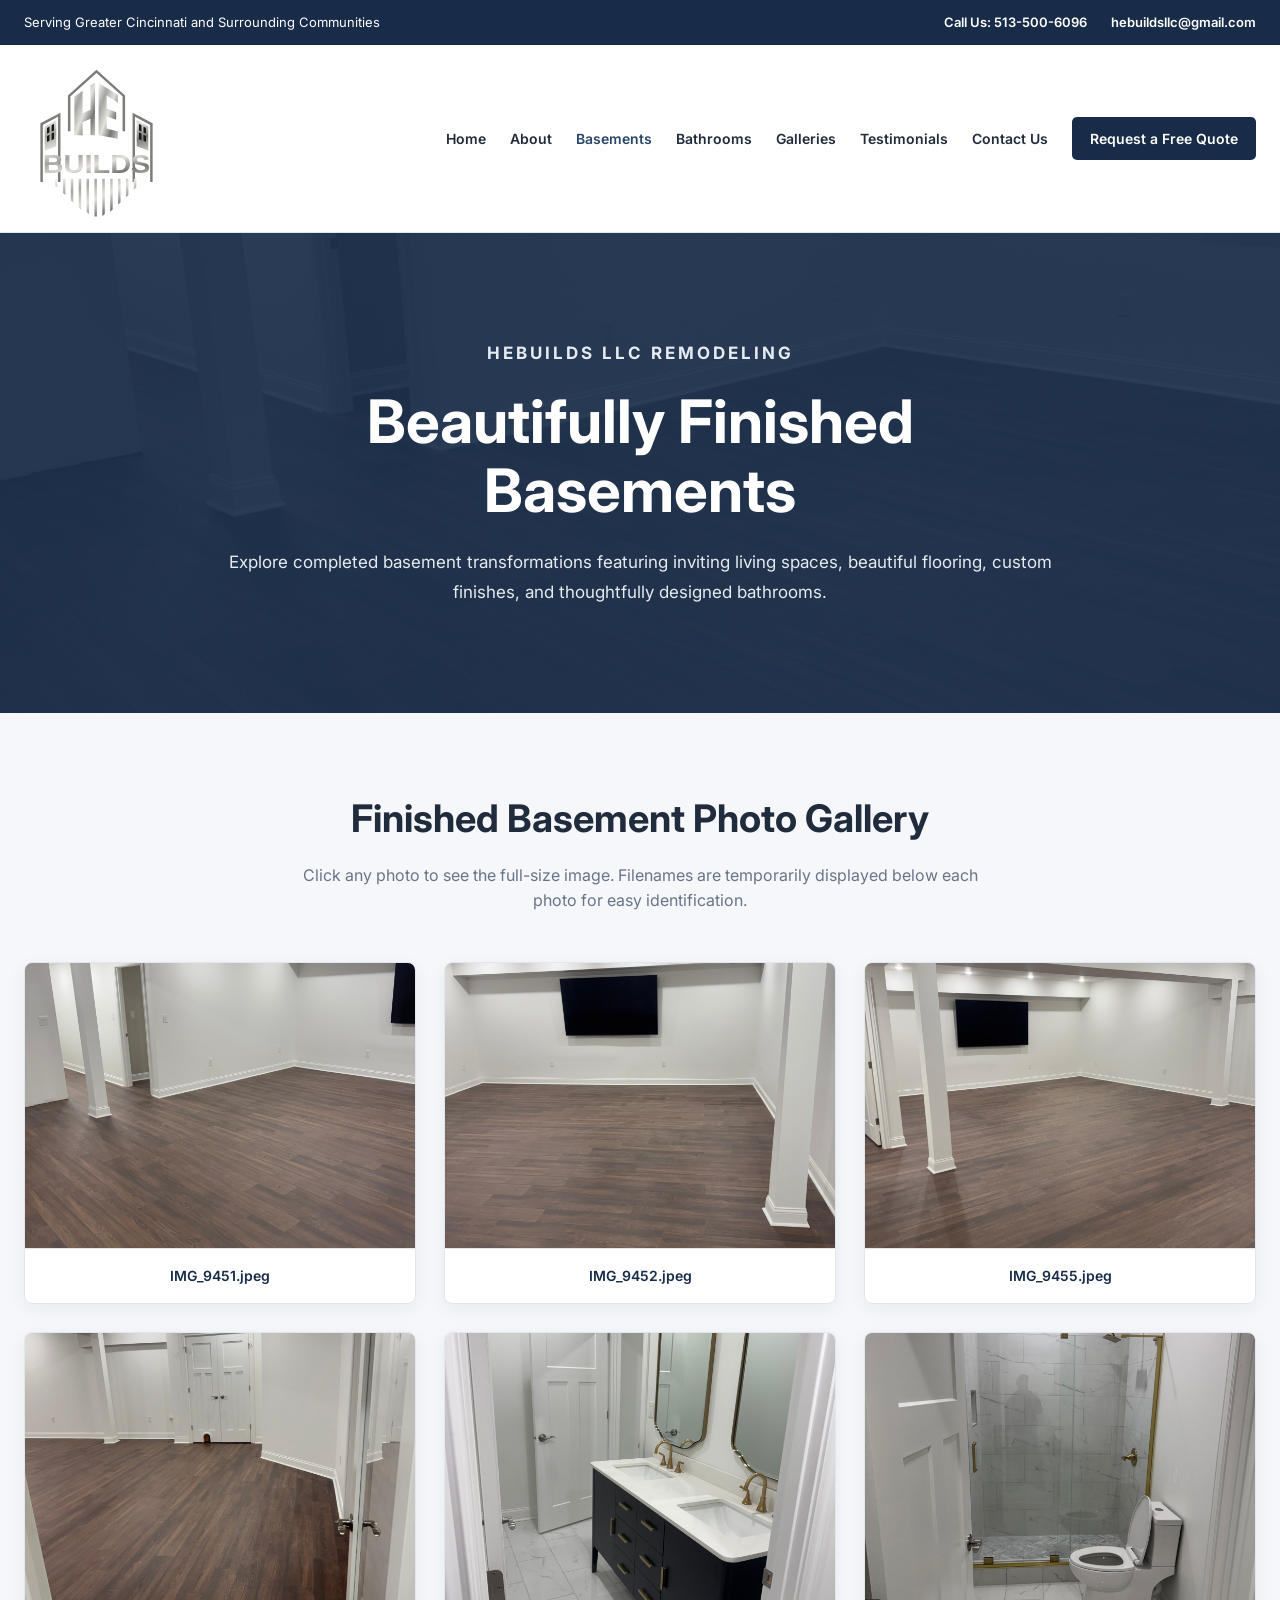
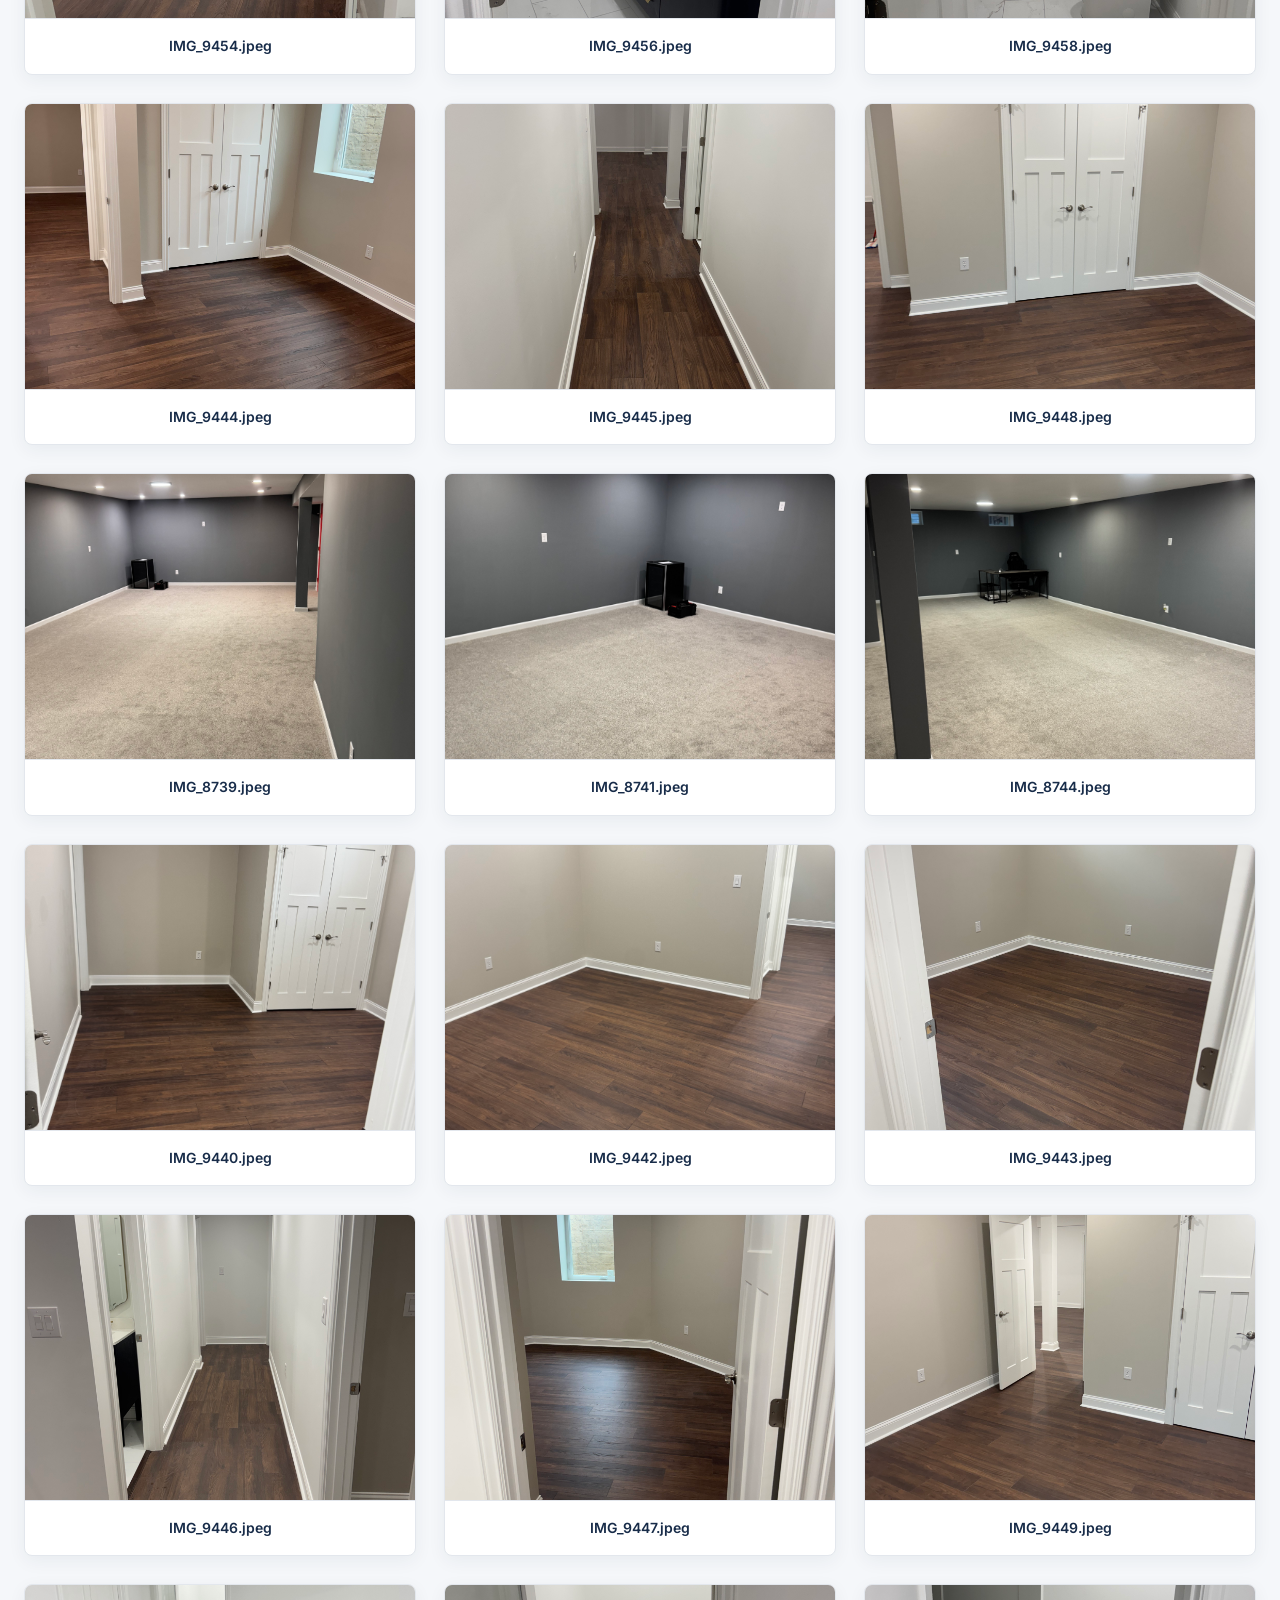
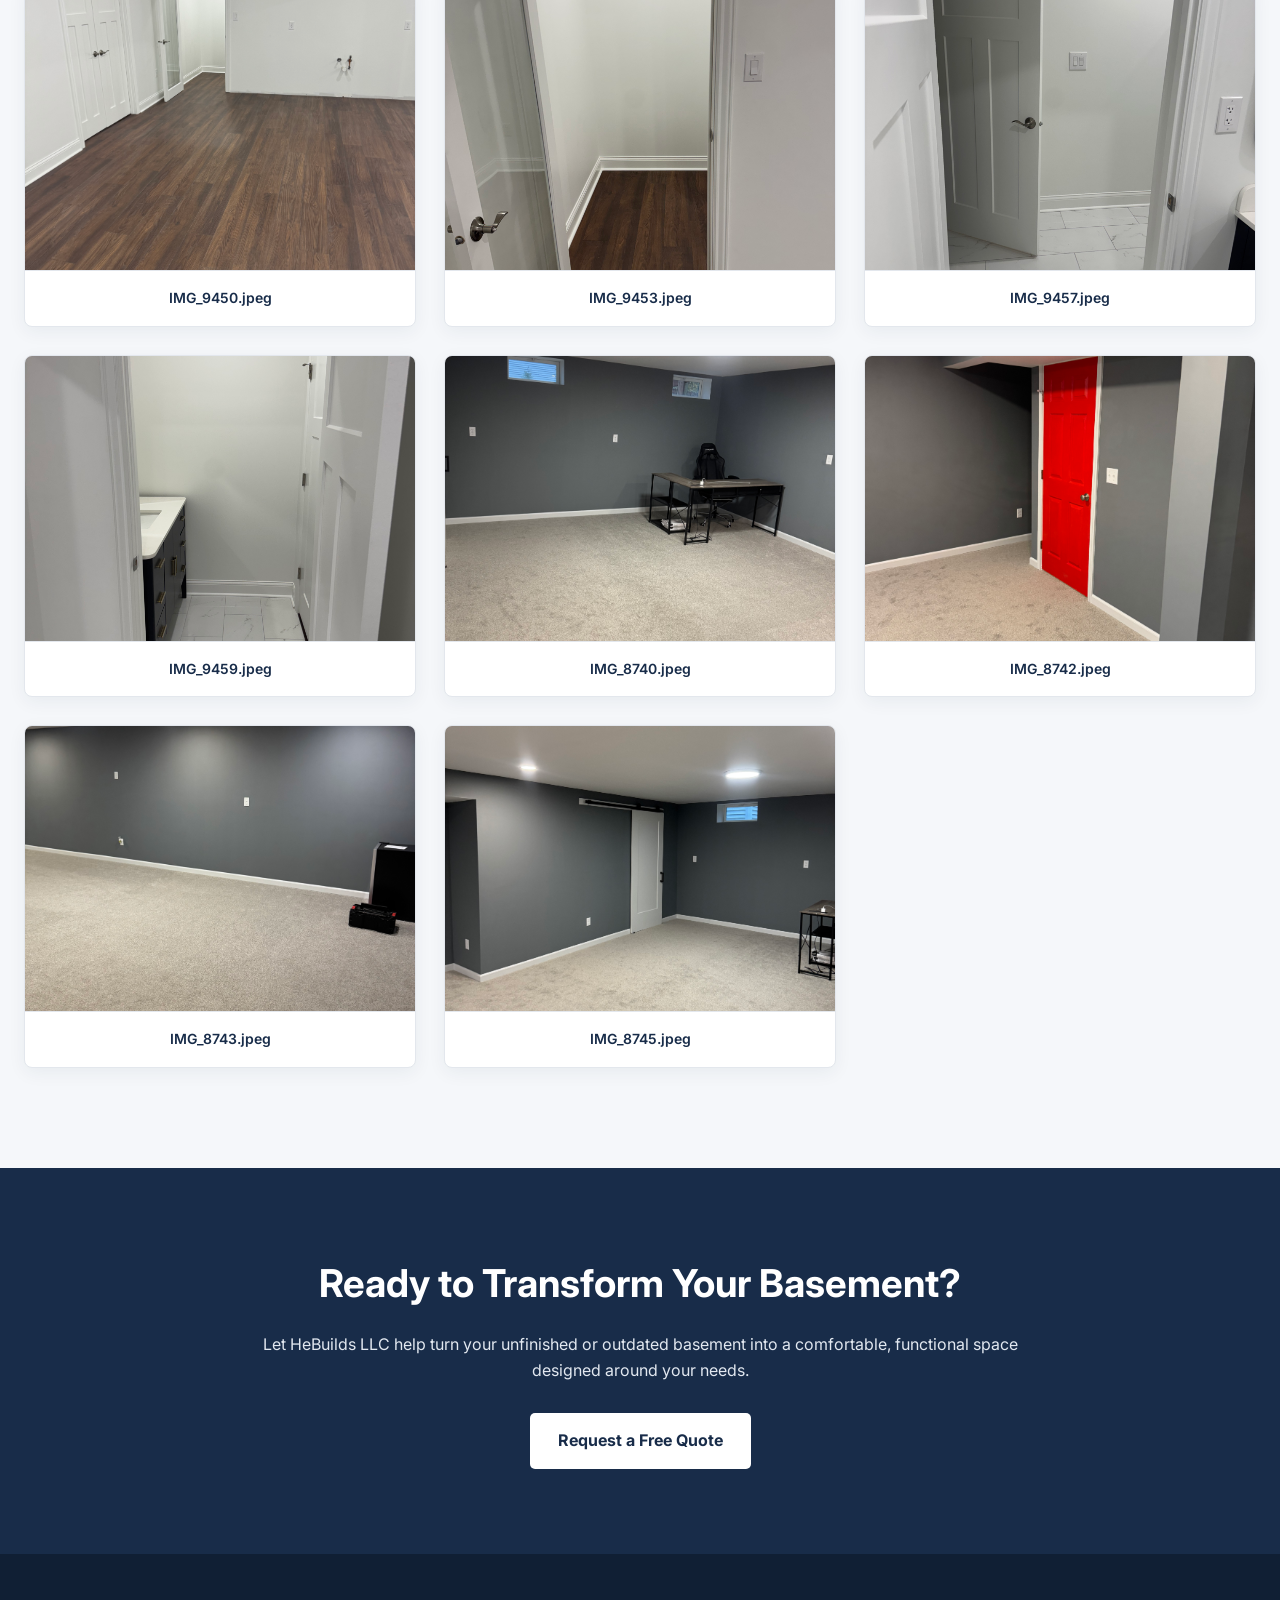
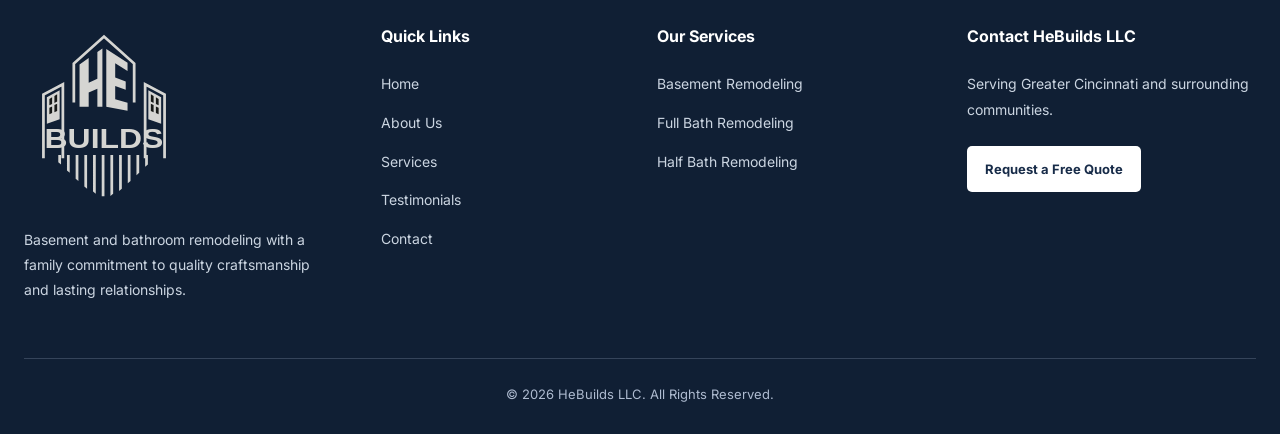
==== basement.html @ 562cca17 "initial save for hebuilds llc" ====
<!doctype html>
<html lang="en">
  <head>
    <meta charset="UTF-8" />
    <meta name="viewport" content="width=device-width, initial-scale=1.0" />

    <title>Finished Basement Gallery | HeBuilds LLC</title>

    <meta
      name="description"
      content="Explore completed basement remodeling projects by HeBuilds LLC, serving Greater Cincinnati and surrounding communities."
    />

    <link
      href="https://fonts.googleapis.com/css2?family=Inter:wght@400;500;600;700;800&display=swap"
      rel="stylesheet"
    />

    <style>
      :root {
        --navy: #182c49;
        --navy-light: #294668;
        --text: #202b3b;
        --muted: #687487;
        --background: #f5f7fa;
        --white: #ffffff;
        --border: #e3e7ed;
      }

      * {
        margin: 0;
        padding: 0;
        box-sizing: border-box;
      }

      html {
        scroll-behavior: smooth;
      }

      body {
        font-family: "Inter", sans-serif;
        color: var(--text);
        background: var(--white);
        line-height: 1.6;
      }

      a {
        text-decoration: none;
        color: inherit;
      }

      img {
        max-width: 100%;
        display: block;
      }

      button {
        font: inherit;
        cursor: pointer;
      }

      /* TOP CONTACT BAR */

      .topbar {
        background: var(--navy);
        color: var(--white);
        padding: 12px 24px;
      }

      .topbar__inner {
        max-width: 1280px;
        margin: 0 auto;
        display: flex;
        align-items: center;
        justify-content: space-between;
        gap: 20px;
      }

      .topbar__message {
        font-size: 13px;
      }

      .topbar__contact {
        display: flex;
        align-items: center;
        justify-content: flex-end;
        gap: 24px;
      }

      .topbar__contact a {
        font-size: 13px;
        font-weight: 600;
        color: var(--white);
        white-space: nowrap;
      }

      .topbar__contact a:hover {
        text-decoration: underline;
      }

      /* NAVIGATION */

      .header {
        background: var(--white);
        border-bottom: 1px solid var(--border);
        position: relative;
        z-index: 20;
      }

      .nav {
        max-width: 1280px;
        min-height: 100px;
        margin: 0 auto;
        padding: 15px 24px;
        display: flex;
        align-items: center;
        justify-content: space-between;
        gap: 30px;
      }

      .nav__logo img {
        width: 145px;
        height: auto;
      }

      .nav__links {
        display: flex;
        align-items: center;
        gap: 24px;
        list-style: none;
      }

      .nav__links a {
        font-size: 14px;
        font-weight: 600;
        color: var(--text);
        transition: color 200ms ease;
      }

      .nav__links a:hover,
      .nav__links a.active {
        color: var(--navy-light);
      }

      .nav__quote {
        background: var(--navy);
        color: var(--white) !important;
        padding: 13px 18px;
        border-radius: 5px;
        white-space: nowrap;
      }

      .nav__quote:hover {
        background: var(--navy-light);
      }

      .menu-toggle {
        display: none;
        background: transparent;
        border: 0;
        font-size: 30px;
        color: var(--navy);
      }

      /* HERO */

      .hero {
        background:
          linear-gradient(rgba(24, 44, 73, 0.91), rgba(24, 44, 73, 0.91)),
          url("assets/basement/IMG_9451.jpeg") center / cover no-repeat;

        color: var(--white);
        text-align: center;
        padding: 105px 24px;
      }

      .hero__inner {
        max-width: 850px;
        margin: 0 auto;
      }

      .hero__eyebrow {
        text-transform: uppercase;
        letter-spacing: 3px;
        font-size: 12px;
        font-weight: 700;
        margin-bottom: 18px;
      }

      .hero h1 {
        font-size: clamp(36px, 5vw, 60px);
        line-height: 1.15;
        margin-bottom: 22px;
      }

      .hero p {
        font-size: 17px;
        line-height: 1.8;
        color: #e6ebf2;
      }

      /* GALLERY */

      .gallery-section {
        background: var(--background);
        padding: 75px 24px 100px;
      }

      .gallery-container {
        max-width: 1280px;
        margin: 0 auto;
      }

      .gallery-heading {
        text-align: center;
        margin-bottom: 48px;
      }

      .gallery-heading h2 {
        font-size: clamp(28px, 3vw, 38px);
        margin-bottom: 14px;
      }

      .gallery-heading p {
        color: var(--muted);
        max-width: 700px;
        margin: 0 auto;
      }

      .gallery-grid {
        display: grid;
        grid-template-columns: repeat(3, minmax(0, 1fr));
        gap: 28px;
      }

      .gallery-card {
        background: var(--white);
        border: 1px solid var(--border);
        border-radius: 8px;
        overflow: hidden;
        box-shadow: 0 5px 18px rgba(24, 44, 73, 0.06);
        transition:
          transform 200ms ease,
          box-shadow 200ms ease;
      }

      .gallery-card:hover {
        transform: translateY(-4px);
        box-shadow: 0 12px 28px rgba(24, 44, 73, 0.13);
      }

      .gallery-card__image {
        display: block;
        width: 100%;
        height: 285px;
        overflow: hidden;
        background: #e6eaf0;
      }

      .gallery-card__image img {
        width: 100%;
        height: 100%;
        object-fit: cover;
        transition: transform 300ms ease;
      }

      .gallery-card:hover img {
        transform: scale(1.04);
      }

      .gallery-card__caption {
        padding: 16px 18px;
        text-align: center;
        border-top: 1px solid var(--border);
      }

      .gallery-card__caption p {
        font-size: 14px;
        font-weight: 600;
        color: var(--navy);
        overflow-wrap: anywhere;
      }

      /* CALL TO ACTION */

      .cta {
        background: var(--navy);
        color: var(--white);
        padding: 85px 24px;
        text-align: center;
      }

      .cta__inner {
        max-width: 800px;
        margin: 0 auto;
      }

      .cta h2 {
        font-size: clamp(28px, 3vw, 40px);
        margin-bottom: 18px;
      }

      .cta p {
        color: #e2e8f0;
        margin-bottom: 30px;
      }

      .cta__button {
        display: inline-block;
        background: var(--white);
        color: var(--navy);
        padding: 15px 28px;
        border-radius: 5px;
        font-weight: 700;
      }

      .cta__button:hover {
        background: #e9eef5;
      }

      /* HOMEPAGE-STYLE FOOTER */

      .footer {
        background: #101f34;
        color: var(--white);
        padding: 70px 24px 30px;
      }

      .footer__container {
        max-width: 1280px;
        margin: 0 auto;
      }

      .footer__row {
        display: grid;
        grid-template-columns: 1.35fr 1fr 1.15fr 1.25fr;
        gap: 45px;
        align-items: start;
      }

      .footer__column h3 {
        font-size: 16px;
        font-weight: 700;
        margin-bottom: 22px;
        color: var(--white);
      }

      /* COMPANY INFORMATION */

      .footer__company {
        max-width: 330px;
      }

      .footer__logo {
        display: inline-block;
        margin-bottom: 22px;
      }

      .footer__logo img {
        width: 160px;
        height: auto;
      }

      .footer__company p {
        color: #cbd5e1;
        font-size: 14px;
        line-height: 1.8;
      }

      /* FOOTER LINKS */

      .footer__links {
        list-style: none;
        padding: 0;
        margin: 0;
      }

      .footer__links li {
        margin-bottom: 13px;
      }

      .footer__links a {
        color: #cbd5e1;
        font-size: 14px;
        transition: color 200ms ease;
      }

      .footer__links a:hover {
        color: var(--white);
      }

      /* CONTACT COLUMN */

      .footer__contact p {
        color: #cbd5e1;
        font-size: 14px;
        line-height: 1.8;
        margin-bottom: 24px;
      }

      .footer__button {
        display: inline-block;
        background: var(--white);
        color: var(--navy);
        padding: 13px 18px;
        border-radius: 5px;
        font-size: 13px;
        font-weight: 700;
        text-align: center;
        transition: background 200ms ease;
      }

      .footer__button:hover {
        background: #e9eef5;
      }

      /* COPYRIGHT */

      .footer__bottom {
        margin-top: 55px;
        padding-top: 25px;
        border-top: 1px solid #35445a;
        text-align: center;
      }

      .footer__bottom p {
        color: #aebbd0;
        font-size: 13px;
      }

      /* TABLET */

      @media (max-width: 1100px) {
        .nav__links {
          gap: 15px;
        }

        .nav__links a {
          font-size: 13px;
        }

        .gallery-grid {
          grid-template-columns: repeat(2, minmax(0, 1fr));
        }

        .footer__row {
          grid-template-columns: repeat(2, minmax(0, 1fr));
          gap: 45px;
        }
      }

      /* MOBILE NAVIGATION */

      @media (max-width: 900px) {
        .menu-toggle {
          display: block;
        }

        .nav__links {
          display: none;
          position: absolute;
          top: 100%;
          left: 0;
          right: 0;
          background: var(--white);
          padding: 25px;
          flex-direction: column;
          align-items: stretch;
          gap: 0;
          box-shadow: 0 12px 20px rgba(0, 0, 0, 0.1);
        }

        .nav__links.open {
          display: flex;
        }

        .nav__links li {
          width: 100%;
        }

        .nav__links a {
          display: block;
          padding: 13px 0;
          font-size: 16px;
        }

        .nav__quote {
          text-align: center;
          margin-top: 12px;
        }
      }

      /* SMALL SCREENS */

      @media (max-width: 640px) {
        .topbar__inner {
          flex-direction: column;
          text-align: center;
          gap: 8px;
        }

        .topbar__contact {
          flex-direction: column;
          gap: 5px;
        }

        .nav {
          min-height: 80px;
        }

        .nav__logo img {
          width: 125px;
        }

        .hero {
          padding: 80px 20px;
        }

        .hero p {
          font-size: 15px;
        }

        .gallery-section {
          padding: 60px 20px 75px;
        }

        .gallery-grid {
          grid-template-columns: 1fr;
          gap: 22px;
        }

        .gallery-card__image {
          height: 320px;
        }

        .footer__row {
          grid-template-columns: 1fr;
          gap: 35px;
        }

        .footer__company {
          max-width: 100%;
        }

        .footer__bottom {
          margin-top: 40px;
        }
      }
    </style>
  </head>

  <body>
    <!-- TOP CONTACT BAR -->

    <div class="topbar">
      <div class="topbar__inner">
        <p class="topbar__message">
          Serving Greater Cincinnati and Surrounding Communities
        </p>

        <div class="topbar__contact">
          <a href="tel:5135006096"> Call Us: 513-500-6096 </a>

          <a href="mailto:hebuildsllc@gmail.com"> hebuildsllc@gmail.com </a>
        </div>
      </div>
    </div>

    <!-- NAVIGATION -->

    <header class="header">
      <nav class="nav" aria-label="Main navigation">
        <a href="index.html" class="nav__logo">
          <img src="assets/logo-metallic.svg" alt="HeBuilds LLC" />
        </a>

        <button
          class="menu-toggle"
          type="button"
          aria-label="Toggle navigation menu"
          aria-controls="navigation-links"
          aria-expanded="false"
          onclick="toggleMenu()"
        >
          &#9776;
        </button>

        <ul class="nav__links" id="navigation-links">
          <li>
            <a href="index.html">Home</a>
          </li>

          <li>
            <a href="index.html#about">About</a>
          </li>

          <li>
            <a href="basement.html" class="active">Basements</a>
          </li>

          <li>
            <a href="fullbath.html">Bathrooms</a>
          </li>

          <li>
            <a href="#gallery">Galleries</a>
          </li>

          <li>
            <a href="index.html#testimonials">Testimonials</a>
          </li>

          <li>
            <a href="index.html#contact">Contact Us</a>
          </li>

          <li>
            <a href="index.html#quote" class="nav__quote">
              Request a Free Quote
            </a>
          </li>
        </ul>
      </nav>
    </header>

    <!-- HERO -->

    <section class="hero">
      <div class="hero__inner">
        <p class="hero__eyebrow">HeBuilds LLC Remodeling</p>

        <h1>Beautifully Finished Basements</h1>

        <p>
          Explore completed basement transformations featuring inviting living
          spaces, beautiful flooring, custom finishes, and thoughtfully designed
          bathrooms.
        </p>
      </div>
    </section>

    <!-- FINISHED BASEMENT GALLERY -->

    <section class="gallery-section" id="gallery">
      <div class="gallery-container">
        <div class="gallery-heading">
          <h2>Finished Basement Photo Gallery</h2>

          <p>
            Click any photo to see the full-size image. Filenames are
            temporarily displayed below each photo for easy identification.
          </p>
        </div>

        <div class="gallery-grid">
          <!-- PHOTO 1 -->

          <figure class="gallery-card">
            <a
              class="gallery-card__image"
              href="assets/basement/IMG_9451.jpeg"
              target="_blank"
            >
              <img
                src="assets/basement/IMG_9451.jpeg"
                alt="Finished basement with wood-look flooring"
                loading="lazy"
              />
            </a>
            <figcaption class="gallery-card__caption">
              <p>IMG_9451.jpeg</p>
            </figcaption>
          </figure>

          <!-- PHOTO 2 -->

          <figure class="gallery-card">
            <a
              class="gallery-card__image"
              href="assets/basement/IMG_9452.jpeg"
              target="_blank"
            >
              <img
                src="assets/basement/IMG_9452.jpeg"
                alt="Finished basement entertainment area"
                loading="lazy"
              />
            </a>
            <figcaption class="gallery-card__caption">
              <p>IMG_9452.jpeg</p>
            </figcaption>
          </figure>

          <!-- PHOTO 3 -->

          <figure class="gallery-card">
            <a
              class="gallery-card__image"
              href="assets/basement/IMG_9455.jpeg"
              target="_blank"
            >
              <img
                src="assets/basement/IMG_9455.jpeg"
                alt="Wide view of finished basement"
                loading="lazy"
              />
            </a>
            <figcaption class="gallery-card__caption">
              <p>IMG_9455.jpeg</p>
            </figcaption>
          </figure>

          <!-- PHOTO 4 -->

          <figure class="gallery-card">
            <a
              class="gallery-card__image"
              href="assets/basement/IMG_9454.jpeg"
              target="_blank"
            >
              <img
                src="assets/basement/IMG_9454.jpeg"
                alt="Finished basement interior"
                loading="lazy"
              />
            </a>
            <figcaption class="gallery-card__caption">
              <p>IMG_9454.jpeg</p>
            </figcaption>
          </figure>

          <!-- PHOTO 5 -->

          <figure class="gallery-card">
            <a
              class="gallery-card__image"
              href="assets/basement/IMG_9456.jpeg"
              target="_blank"
            >
              <img
                src="assets/basement/IMG_9456.jpeg"
                alt="Completed bathroom double vanity"
                loading="lazy"
              />
            </a>
            <figcaption class="gallery-card__caption">
              <p>IMG_9456.jpeg</p>
            </figcaption>
          </figure>

          <!-- PHOTO 6 -->

          <figure class="gallery-card">
            <a
              class="gallery-card__image"
              href="assets/basement/IMG_9458.jpeg"
              target="_blank"
            >
              <img
                src="assets/basement/IMG_9458.jpeg"
                alt="Completed basement bathroom with tiled shower"
                loading="lazy"
              />
            </a>
            <figcaption class="gallery-card__caption">
              <p>IMG_9458.jpeg</p>
            </figcaption>
          </figure>

          <!-- PHOTO 7 -->

          <figure class="gallery-card">
            <a
              class="gallery-card__image"
              href="assets/basement/IMG_9444.jpeg"
              target="_blank"
            >
              <img
                src="assets/basement/IMG_9444.jpeg"
                alt="Completed basement room"
                loading="lazy"
              />
            </a>
            <figcaption class="gallery-card__caption">
              <p>IMG_9444.jpeg</p>
            </figcaption>
          </figure>

          <!-- PHOTO 8 -->

          <figure class="gallery-card">
            <a
              class="gallery-card__image"
              href="assets/basement/IMG_9445.jpeg"
              target="_blank"
            >
              <img
                src="assets/basement/IMG_9445.jpeg"
                alt="Completed basement hallway"
                loading="lazy"
              />
            </a>
            <figcaption class="gallery-card__caption">
              <p>IMG_9445.jpeg</p>
            </figcaption>
          </figure>

          <!-- PHOTO 9 -->

          <figure class="gallery-card">
            <a
              class="gallery-card__image"
              href="assets/basement/IMG_9448.jpeg"
              target="_blank"
            >
              <img
                src="assets/basement/IMG_9448.jpeg"
                alt="Finished basement room with double doors"
                loading="lazy"
              />
            </a>
            <figcaption class="gallery-card__caption">
              <p>IMG_9448.jpeg</p>
            </figcaption>
          </figure>

          <!-- PHOTO 10 -->

          <figure class="gallery-card">
            <a
              class="gallery-card__image"
              href="assets/basement/IMG_8739.jpeg"
              target="_blank"
            >
              <img
                src="assets/basement/IMG_8739.jpeg"
                alt="Finished carpeted basement"
                loading="lazy"
              />
            </a>
            <figcaption class="gallery-card__caption">
              <p>IMG_8739.jpeg</p>
            </figcaption>
          </figure>

          <!-- PHOTO 11 -->

          <figure class="gallery-card">
            <a
              class="gallery-card__image"
              href="assets/basement/IMG_8741.jpeg"
              target="_blank"
            >
              <img
                src="assets/basement/IMG_8741.jpeg"
                alt="Finished carpeted living space"
                loading="lazy"
              />
            </a>
            <figcaption class="gallery-card__caption">
              <p>IMG_8741.jpeg</p>
            </figcaption>
          </figure>

          <!-- PHOTO 12 -->

          <figure class="gallery-card">
            <a
              class="gallery-card__image"
              href="assets/basement/IMG_8744.jpeg"
              target="_blank"
            >
              <img
                src="assets/basement/IMG_8744.jpeg"
                alt="Wide view of finished carpeted basement"
                loading="lazy"
              />
            </a>
            <figcaption class="gallery-card__caption">
              <p>IMG_8744.jpeg</p>
            </figcaption>
          </figure>

          <!-- PHOTO 13 -->

          <figure class="gallery-card">
            <a
              class="gallery-card__image"
              href="assets/basement/IMG_9440.jpeg"
              target="_blank"
            >
              <img
                src="assets/basement/IMG_9440.jpeg"
                alt="Completed basement remodeling project"
                loading="lazy"
              />
            </a>
            <figcaption class="gallery-card__caption">
              <p>IMG_9440.jpeg</p>
            </figcaption>
          </figure>

          <!-- PHOTO 14 -->

          <figure class="gallery-card">
            <a
              class="gallery-card__image"
              href="assets/basement/IMG_9442.jpeg"
              target="_blank"
            >
              <img
                src="assets/basement/IMG_9442.jpeg"
                alt="Completed basement living space"
                loading="lazy"
              />
            </a>
            <figcaption class="gallery-card__caption">
              <p>IMG_9442.jpeg</p>
            </figcaption>
          </figure>

          <!-- PHOTO 15 -->

          <figure class="gallery-card">
            <a
              class="gallery-card__image"
              href="assets/basement/IMG_9443.jpeg"
              target="_blank"
            >
              <img
                src="assets/basement/IMG_9443.jpeg"
                alt="Completed basement interior"
                loading="lazy"
              />
            </a>
            <figcaption class="gallery-card__caption">
              <p>IMG_9443.jpeg</p>
            </figcaption>
          </figure>

          <!-- PHOTO 16 -->

          <figure class="gallery-card">
            <a
              class="gallery-card__image"
              href="assets/basement/IMG_9446.jpeg"
              target="_blank"
            >
              <img
                src="assets/basement/IMG_9446.jpeg"
                alt="Finished basement renovation"
                loading="lazy"
              />
            </a>
            <figcaption class="gallery-card__caption">
              <p>IMG_9446.jpeg</p>
            </figcaption>
          </figure>

          <!-- PHOTO 17 -->

          <figure class="gallery-card">
            <a
              class="gallery-card__image"
              href="assets/basement/IMG_9447.jpeg"
              target="_blank"
            >
              <img
                src="assets/basement/IMG_9447.jpeg"
                alt="Finished basement with new flooring"
                loading="lazy"
              />
            </a>
            <figcaption class="gallery-card__caption">
              <p>IMG_9447.jpeg</p>
            </figcaption>
          </figure>

          <!-- PHOTO 18 -->

          <figure class="gallery-card">
            <a
              class="gallery-card__image"
              href="assets/basement/IMG_9449.jpeg"
              target="_blank"
            >
              <img
                src="assets/basement/IMG_9449.jpeg"
                alt="Finished basement living area"
                loading="lazy"
              />
            </a>
            <figcaption class="gallery-card__caption">
              <p>IMG_9449.jpeg</p>
            </figcaption>
          </figure>

          <!-- PHOTO 19 -->

          <figure class="gallery-card">
            <a
              class="gallery-card__image"
              href="assets/basement/IMG_9450.jpeg"
              target="_blank"
            >
              <img
                src="assets/basement/IMG_9450.jpeg"
                alt="Finished basement remodeling detail"
                loading="lazy"
              />
            </a>
            <figcaption class="gallery-card__caption">
              <p>IMG_9450.jpeg</p>
            </figcaption>
          </figure>

          <!-- PHOTO 20 -->

          <figure class="gallery-card">
            <a
              class="gallery-card__image"
              href="assets/basement/IMG_9453.jpeg"
              target="_blank"
            >
              <img
                src="assets/basement/IMG_9453.jpeg"
                alt="Completed basement room"
                loading="lazy"
              />
            </a>
            <figcaption class="gallery-card__caption">
              <p>IMG_9453.jpeg</p>
            </figcaption>
          </figure>

          <!-- PHOTO 21 -->

          <figure class="gallery-card">
            <a
              class="gallery-card__image"
              href="assets/basement/IMG_9457.jpeg"
              target="_blank"
            >
              <img
                src="assets/basement/IMG_9457.jpeg"
                alt="Completed basement bathroom interior"
                loading="lazy"
              />
            </a>
            <figcaption class="gallery-card__caption">
              <p>IMG_9457.jpeg</p>
            </figcaption>
          </figure>

          <!-- PHOTO 22 -->

          <figure class="gallery-card">
            <a
              class="gallery-card__image"
              href="assets/basement/IMG_9459.jpeg"
              target="_blank"
            >
              <img
                src="assets/basement/IMG_9459.jpeg"
                alt="Completed basement bathroom"
                loading="lazy"
              />
            </a>
            <figcaption class="gallery-card__caption">
              <p>IMG_9459.jpeg</p>
            </figcaption>
          </figure>

          <!-- PHOTO 23 -->

          <figure class="gallery-card">
            <a
              class="gallery-card__image"
              href="assets/basement/IMG_8740.jpeg"
              target="_blank"
            >
              <img
                src="assets/basement/IMG_8740.jpeg"
                alt="Completed carpeted basement room"
                loading="lazy"
              />
            </a>
            <figcaption class="gallery-card__caption">
              <p>IMG_8740.jpeg</p>
            </figcaption>
          </figure>

          <!-- PHOTO 24 -->

          <figure class="gallery-card">
            <a
              class="gallery-card__image"
              href="assets/basement/IMG_8742.jpeg"
              target="_blank"
            >
              <img
                src="assets/basement/IMG_8742.jpeg"
                alt="Finished carpeted basement area"
                loading="lazy"
              />
            </a>
            <figcaption class="gallery-card__caption">
              <p>IMG_8742.jpeg</p>
            </figcaption>
          </figure>

          <!-- PHOTO 25 -->

          <figure class="gallery-card">
            <a
              class="gallery-card__image"
              href="assets/basement/IMG_8743.jpeg"
              target="_blank"
            >
              <img
                src="assets/basement/IMG_8743.jpeg"
                alt="Completed carpeted basement interior"
                loading="lazy"
              />
            </a>
            <figcaption class="gallery-card__caption">
              <p>IMG_8743.jpeg</p>
            </figcaption>
          </figure>

          <!-- PHOTO 26 -->

          <figure class="gallery-card">
            <a
              class="gallery-card__image"
              href="assets/basement/IMG_8745.jpeg"
              target="_blank"
            >
              <img
                src="assets/basement/IMG_8745.jpeg"
                alt="Completed carpeted basement living space"
                loading="lazy"
              />
            </a>
            <figcaption class="gallery-card__caption">
              <p>IMG_8745.jpeg</p>
            </figcaption>
          </figure>
        </div>
      </div>
    </section>

    <!-- CALL TO ACTION -->

    <section class="cta">
      <div class="cta__inner">
        <h2>Ready to Transform Your Basement?</h2>

        <p>
          Let HeBuilds LLC help turn your unfinished or outdated basement into a
          comfortable, functional space designed around your needs.
        </p>

        <a href="index.html#quote" class="cta__button">
          Request a Free Quote
        </a>
      </div>
    </section>

    <!-- HOMEPAGE-STYLE FOOTER -->

    <footer class="footer">
      <div class="footer__container">
        <div class="footer__row">
          <!-- COMPANY INFORMATION -->

          <div class="footer__column footer__company">
            <a href="index.html" class="footer__logo">
              <img src="assets/logo-silver.svg" alt="HeBuilds LLC Logo" />
            </a>

            <p>
              Basement and bathroom remodeling with a family commitment to
              quality craftsmanship and lasting relationships.
            </p>
          </div>

          <!-- QUICK LINKS -->

          <div class="footer__column">
            <h3>Quick Links</h3>

            <ul class="footer__links">
              <li>
                <a href="index.html">Home</a>
              </li>

              <li>
                <a href="about.html">About Us</a>
              </li>

              <li>
                <a href="index.html#services">Services</a>
              </li>

              <li>
                <a href="index.html#testimonials">Testimonials</a>
              </li>

              <li>
                <a href="index.html#quote">Contact</a>
              </li>
            </ul>
          </div>

          <!-- OUR SERVICES -->

          <div class="footer__column">
            <h3>Our Services</h3>

            <ul class="footer__links">
              <li>
                <a href="basement.html">Basement Remodeling</a>
              </li>

              <li>
                <a href="fullbath.html">Full Bath Remodeling</a>
              </li>

              <li>
                <a href="index.html#services">Half Bath Remodeling</a>
              </li>
            </ul>
          </div>

          <!-- CONTACT -->

          <div class="footer__column footer__contact">
            <h3>Contact HeBuilds LLC</h3>

            <p>Serving Greater Cincinnati and surrounding communities.</p>

            <a href="index.html#quote" class="footer__button">
              Request a Free Quote
            </a>
          </div>
        </div>

        <!-- COPYRIGHT -->

        <div class="footer__bottom">
          <p>&copy; 2026 HeBuilds LLC. All Rights Reserved.</p>
        </div>
      </div>
    </footer>

    <!-- MOBILE NAVIGATION SCRIPT -->

    <script>
      function toggleMenu() {
        const menu = document.getElementById("navigation-links");
        const button = document.querySelector(".menu-toggle");

        const isOpen = menu.classList.toggle("open");

        button.setAttribute("aria-expanded", isOpen);
        button.innerHTML = isOpen ? "&times;" : "&#9776;";
      }

      document.querySelectorAll(".nav__links a").forEach((link) => {
        link.addEventListener("click", () => {
          const menu = document.getElementById("navigation-links");
          const button = document.querySelector(".menu-toggle");

          menu.classList.remove("open");
          button.setAttribute("aria-expanded", "false");
          button.innerHTML = "&#9776;";
        });
      });
    </script>
  </body>
</html>
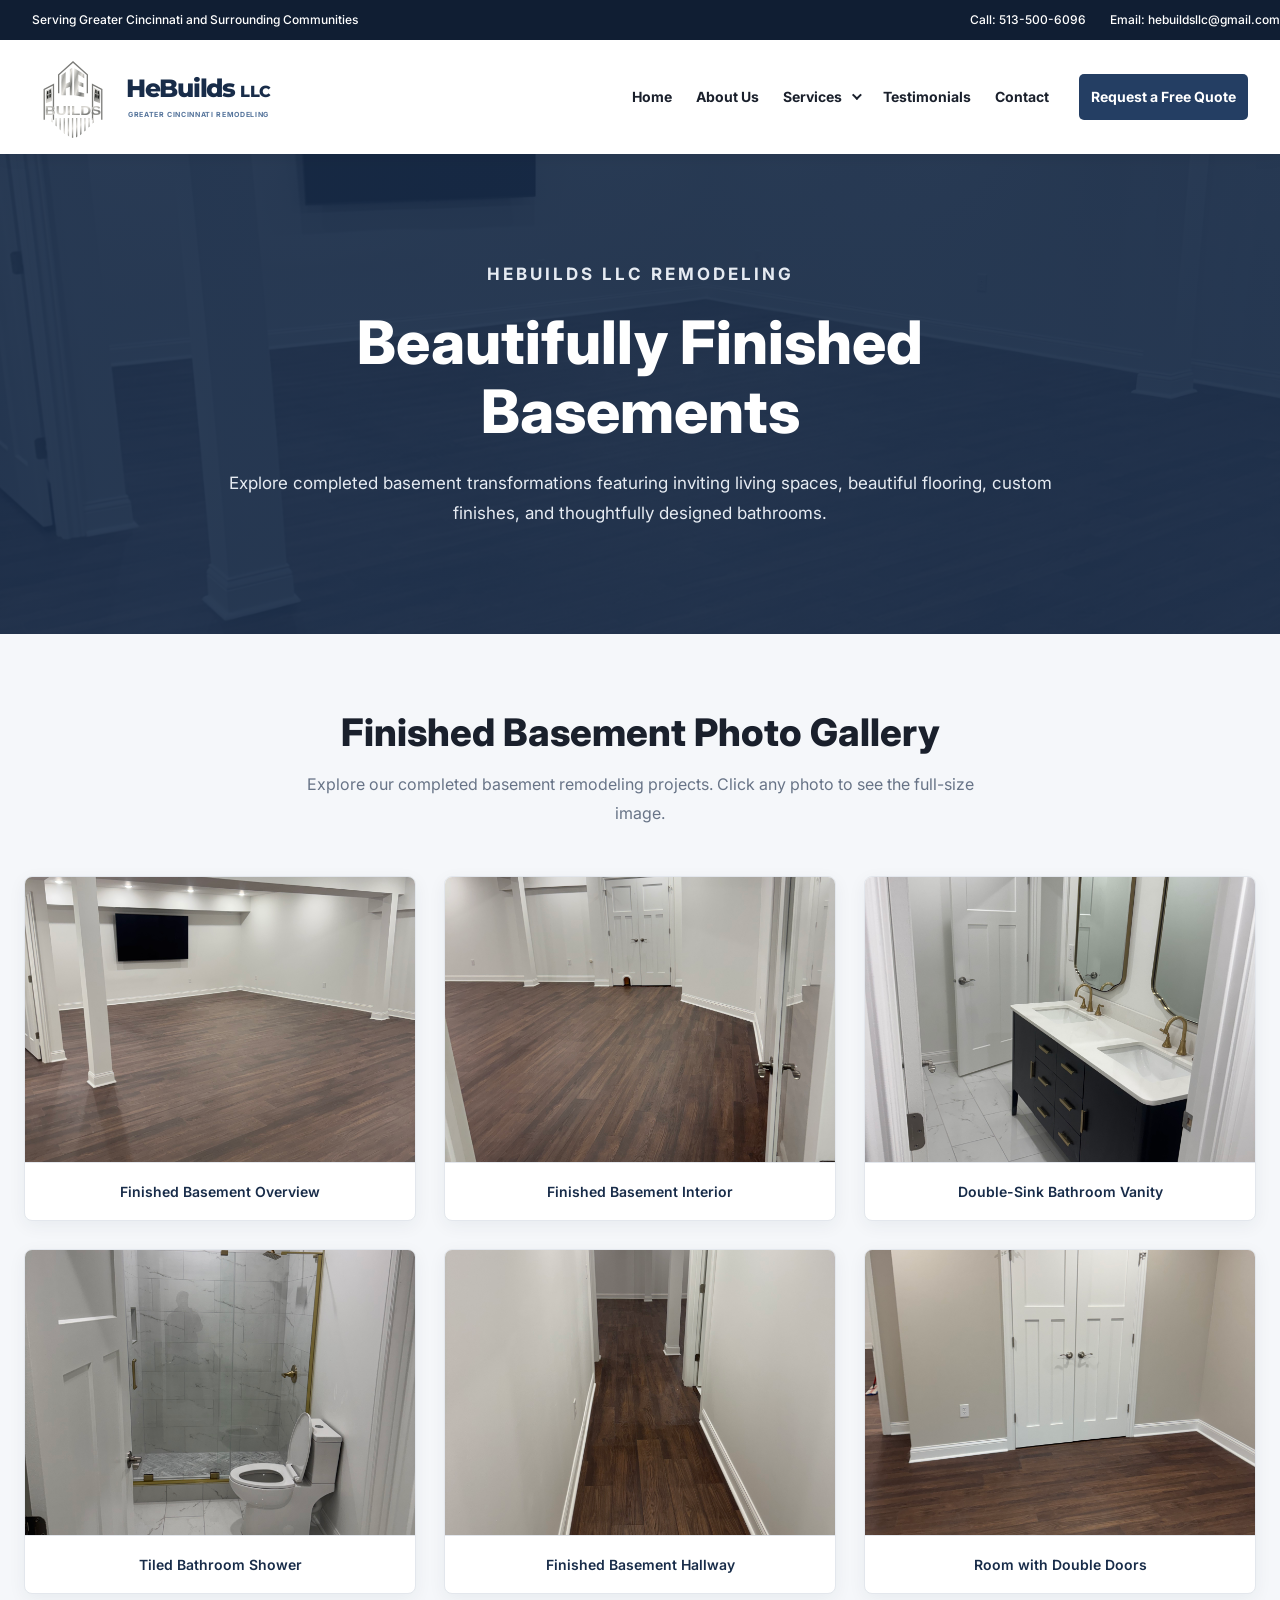
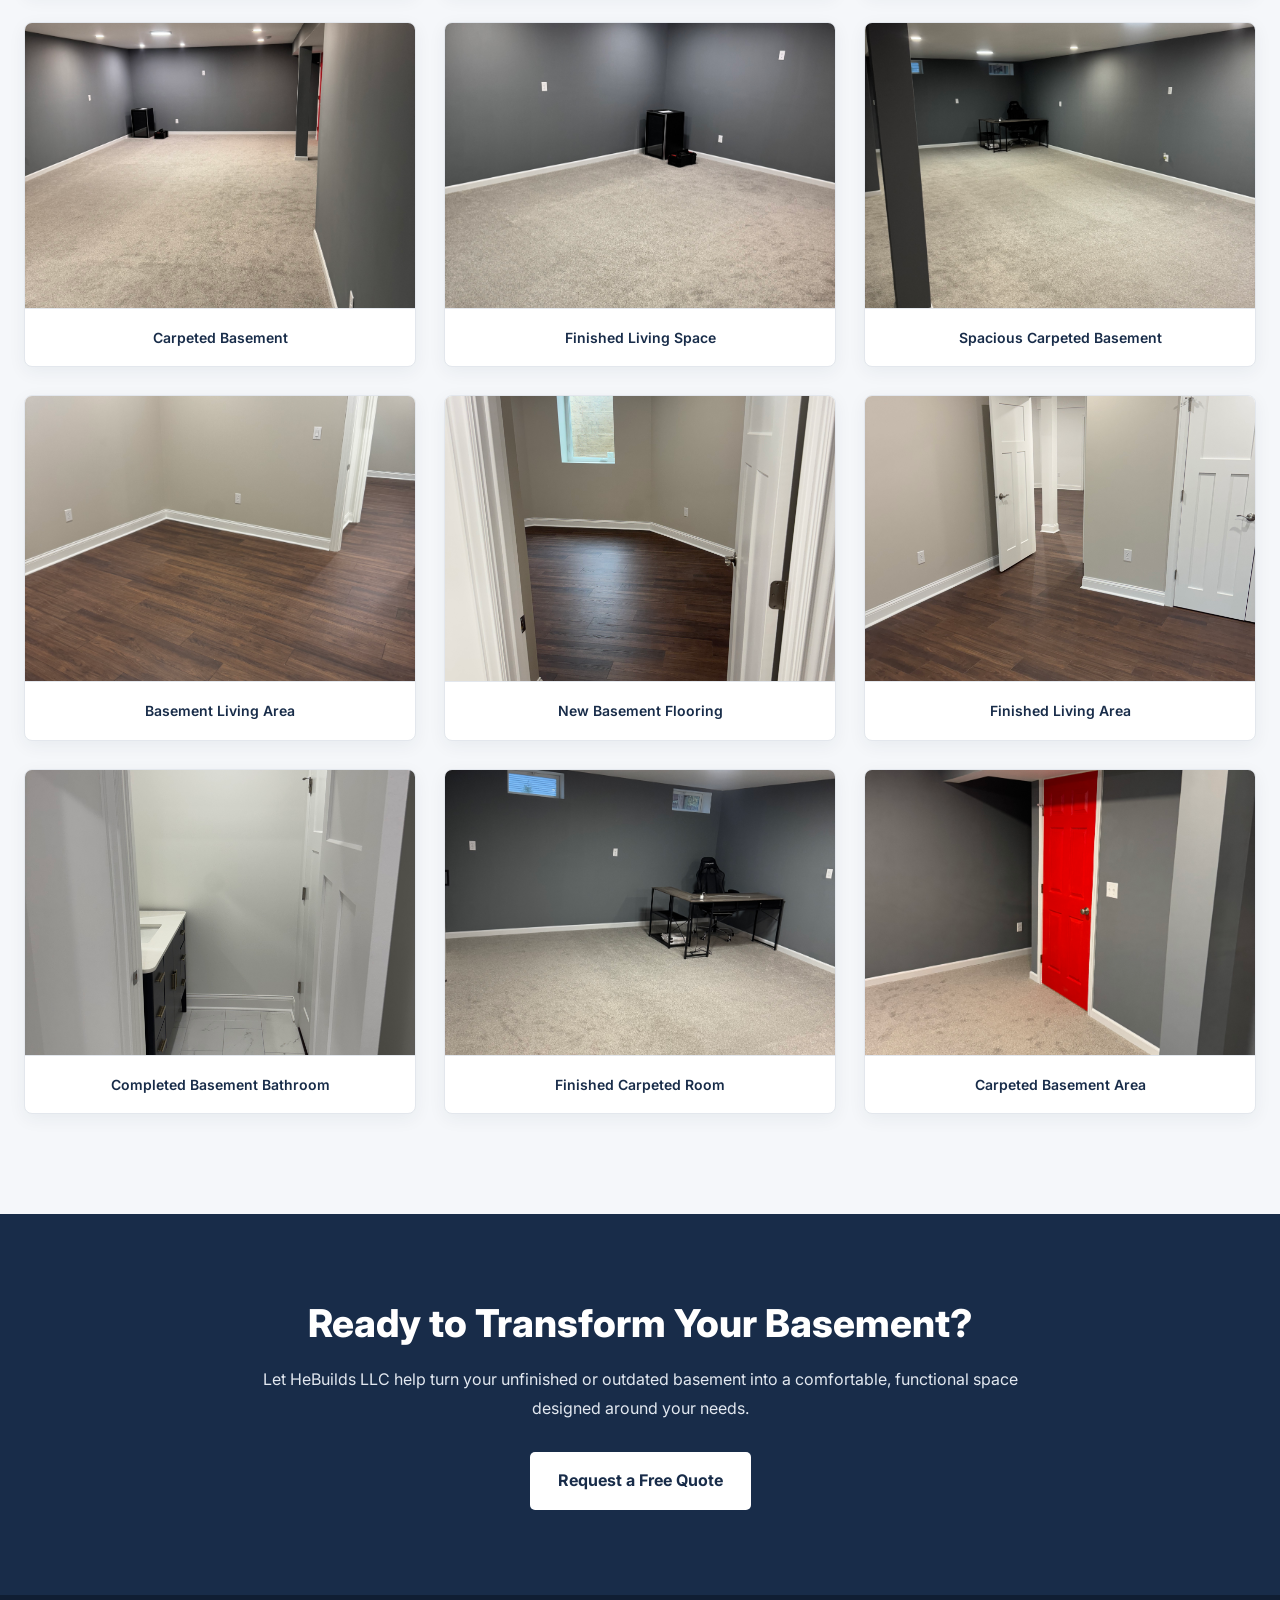
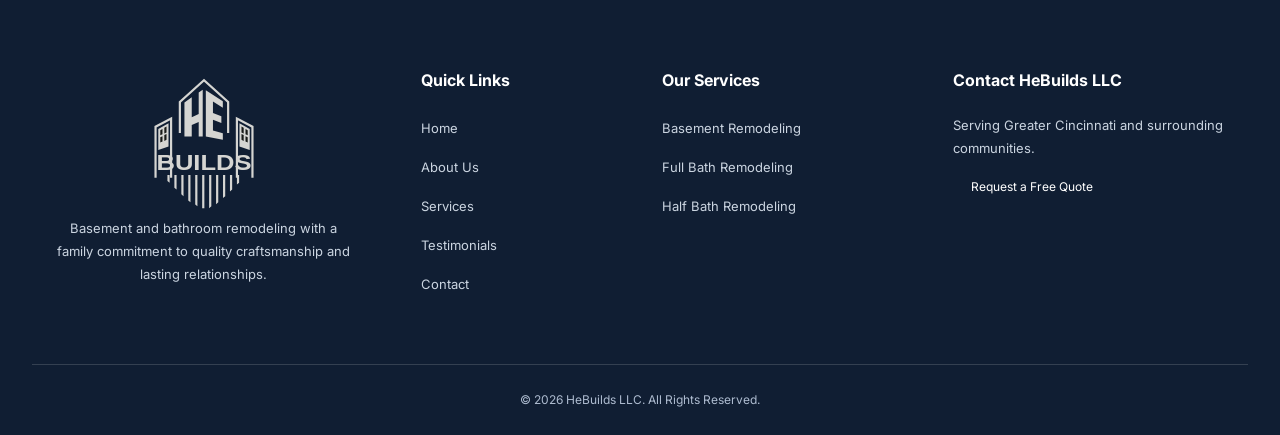
==== commit 817417ae: "First draft with services drop down" ====
--- a/basement.html
+++ b/basement.html
@@ -3,94 +3,32 @@
   <head>
     <meta charset="UTF-8" />
     <meta name="viewport" content="width=device-width, initial-scale=1.0" />
-
     <title>Finished Basement Gallery | HeBuilds LLC</title>
-
     <meta
       name="description"
       content="Explore completed basement remodeling projects by HeBuilds LLC, serving Greater Cincinnati and surrounding communities."
     />
-
     <link
       href="https://fonts.googleapis.com/css2?family=Inter:wght@400;500;600;700;800&display=swap"
       rel="stylesheet"
     />
+    <link rel="stylesheet" href="style.css" />
+    <script src="script.js" defer></script>
 
     <style>
-      :root {
-        --navy: #182c49;
-        --navy-light: #294668;
-        --text: #202b3b;
-        --muted: #687487;
-        --background: #f5f7fa;
-        --white: #ffffff;
-        --border: #e3e7ed;
-      }
-
-      * {
-        margin: 0;
-        padding: 0;
-        box-sizing: border-box;
-      }
-
-      html {
-        scroll-behavior: smooth;
-      }
-
-      body {
-        font-family: "Inter", sans-serif;
-        color: var(--text);
-        background: var(--white);
-        line-height: 1.6;
-      }
-
-      a {
-        text-decoration: none;
-        color: inherit;
-      }
-
-      img {
-        max-width: 100%;
-        display: block;
-      }
-
-      button {
-        font: inherit;
-        cursor: pointer;
-      }
-
-      /* TOP CONTACT BAR */
-
-      .topbar {
-        background: var(--navy);
-        color: var(--white);
-        padding: 12px 24px;
-      }
-
-      .topbar__inner {
-        max-width: 1280px;
-        margin: 0 auto;
-        display: flex;
-        align-items: center;
-        justify-content: space-between;
-        gap: 20px;
-      }
-
-      .topbar__message {
-        font-size: 13px;
-      }
-
+      /* TOP INFORMATION BAR */
       .topbar__contact {
         display: flex;
         align-items: center;
         justify-content: flex-end;
         gap: 24px;
+        flex-wrap: wrap;
+        margin-right: -32px;
       }
 
       .topbar__contact a {
-        font-size: 13px;
-        font-weight: 600;
-        color: var(--white);
+        color: inherit;
+        text-decoration: none;
         white-space: nowrap;
       }
 
@@ -98,88 +36,22 @@
         text-decoration: underline;
       }
 
-      /* NAVIGATION */
-
-      .header {
-        background: var(--white);
-        border-bottom: 1px solid var(--border);
-        position: relative;
-        z-index: 20;
-      }
-
-      .nav {
-        max-width: 1280px;
-        min-height: 100px;
-        margin: 0 auto;
-        padding: 15px 24px;
-        display: flex;
-        align-items: center;
-        justify-content: space-between;
-        gap: 30px;
-      }
-
-      .nav__logo img {
-        width: 145px;
-        height: auto;
-      }
-
-      .nav__links {
-        display: flex;
-        align-items: center;
-        gap: 24px;
-        list-style: none;
-      }
-
-      .nav__links a {
-        font-size: 14px;
-        font-weight: 600;
-        color: var(--text);
-        transition: color 200ms ease;
-      }
-
-      .nav__links a:hover,
-      .nav__links a.active {
-        color: var(--navy-light);
-      }
-
-      .nav__quote {
-        background: var(--navy);
-        color: var(--white) !important;
-        padding: 13px 18px;
-        border-radius: 5px;
-        white-space: nowrap;
-      }
-
-      .nav__quote:hover {
-        background: var(--navy-light);
-      }
-
-      .menu-toggle {
-        display: none;
-        background: transparent;
-        border: 0;
-        font-size: 30px;
-        color: var(--navy);
-      }
-
-      /* HERO */
-
-      .hero {
+      /* BASEMENT HERO */
+      .basement-hero {
         background:
           linear-gradient(rgba(24, 44, 73, 0.91), rgba(24, 44, 73, 0.91)),
-          url("assets/basement/IMG_9451.jpeg") center / cover no-repeat;
-
-        color: var(--white);
+          url("assets/basement/IMG_9455.jpeg") center / cover no-repeat;
+        color: #ffffff;
         text-align: center;
         padding: 105px 24px;
       }
 
-      .hero__inner {
+      .basement-hero__inner {
         max-width: 850px;
         margin: 0 auto;
       }
 
-      .hero__eyebrow {
+      .basement-hero__eyebrow {
         text-transform: uppercase;
         letter-spacing: 3px;
         font-size: 12px;
@@ -187,22 +59,21 @@
         margin-bottom: 18px;
       }
 
-      .hero h1 {
+      .basement-hero h1 {
         font-size: clamp(36px, 5vw, 60px);
         line-height: 1.15;
         margin-bottom: 22px;
       }
 
-      .hero p {
+      .basement-hero p {
         font-size: 17px;
         line-height: 1.8;
         color: #e6ebf2;
       }
 
-      /* GALLERY */
-
+      /* BASEMENT GALLERY */
       .gallery-section {
-        background: var(--background);
+        background: #f5f7fa;
         padding: 75px 24px 100px;
       }
 
@@ -222,7 +93,7 @@
       }
 
       .gallery-heading p {
-        color: var(--muted);
+        color: #687487;
         max-width: 700px;
         margin: 0 auto;
       }
@@ -234,8 +105,8 @@
       }
 
       .gallery-card {
-        background: var(--white);
-        border: 1px solid var(--border);
+        background: #ffffff;
+        border: 1px solid #e3e7ed;
         border-radius: 8px;
         overflow: hidden;
         box-shadow: 0 5px 18px rgba(24, 44, 73, 0.06);
@@ -271,21 +142,20 @@
       .gallery-card__caption {
         padding: 16px 18px;
         text-align: center;
-        border-top: 1px solid var(--border);
+        border-top: 1px solid #e3e7ed;
       }
 
       .gallery-card__caption p {
         font-size: 14px;
         font-weight: 600;
-        color: var(--navy);
+        color: #182c49;
         overflow-wrap: anywhere;
       }
 
       /* CALL TO ACTION */
-
       .cta {
-        background: var(--navy);
-        color: var(--white);
+        background: #182c49;
+        color: #ffffff;
         padding: 85px 24px;
         text-align: center;
       }
@@ -307,8 +177,8 @@
 
       .cta__button {
         display: inline-block;
-        background: var(--white);
-        color: var(--navy);
+        background: #ffffff;
+        color: #182c49;
         padding: 15px 28px;
         border-radius: 5px;
         font-weight: 700;
@@ -318,205 +188,83 @@
         background: #e9eef5;
       }
 
-      /* HOMEPAGE-STYLE FOOTER */
-
-      .footer {
-        background: #101f34;
-        color: var(--white);
-        padding: 70px 24px 30px;
-      }
-
-      .footer__container {
-        max-width: 1280px;
-        margin: 0 auto;
-      }
-
-      .footer__row {
-        display: grid;
-        grid-template-columns: 1.35fr 1fr 1.15fr 1.25fr;
-        gap: 45px;
-        align-items: start;
-      }
-
-      .footer__column h3 {
-        font-size: 16px;
-        font-weight: 700;
-        margin-bottom: 22px;
-        color: var(--white);
-      }
-
-      /* COMPANY INFORMATION */
-
-      .footer__company {
-        max-width: 330px;
-      }
-
-      .footer__logo {
-        display: inline-block;
-        margin-bottom: 22px;
-      }
-
-      .footer__logo img {
-        width: 160px;
-        height: auto;
-      }
-
-      .footer__company p {
-        color: #cbd5e1;
-        font-size: 14px;
-        line-height: 1.8;
-      }
-
-      /* FOOTER LINKS */
-
-      .footer__links {
-        list-style: none;
-        padding: 0;
-        margin: 0;
-      }
-
-      .footer__links li {
-        margin-bottom: 13px;
-      }
-
-      .footer__links a {
-        color: #cbd5e1;
-        font-size: 14px;
-        transition: color 200ms ease;
-      }
-
-      .footer__links a:hover {
-        color: var(--white);
-      }
-
-      /* CONTACT COLUMN */
-
-      .footer__contact p {
-        color: #cbd5e1;
-        font-size: 14px;
-        line-height: 1.8;
-        margin-bottom: 24px;
-      }
-
-      .footer__button {
-        display: inline-block;
-        background: var(--white);
-        color: var(--navy);
-        padding: 13px 18px;
-        border-radius: 5px;
-        font-size: 13px;
-        font-weight: 700;
-        text-align: center;
-        transition: background 200ms ease;
-      }
-
-      .footer__button:hover {
-        background: #e9eef5;
-      }
-
-      /* COPYRIGHT */
-
-      .footer__bottom {
-        margin-top: 55px;
-        padding-top: 25px;
-        border-top: 1px solid #35445a;
-        text-align: center;
-      }
-
-      .footer__bottom p {
-        color: #aebbd0;
-        font-size: 13px;
-      }
-
-      /* TABLET */
+      /* DESKTOP NAVIGATION — MATCHES INDEX.HTML */
+      @media (min-width: 1101px) {
+        nav.navbar .nav__row {
+          width: 100%;
+          max-width: none;
+          min-height: 94px;
+          margin: 0 auto;
+          padding: 16px 32px;
+          display: flex;
+          align-items: center;
+          justify-content: space-between;
+          gap: 24px;
+          box-sizing: border-box;
+        }
+
+        nav.navbar .nav__link--list {
+          display: flex;
+          align-items: center;
+          justify-content: flex-end;
+          flex-wrap: nowrap;
+          gap: 24px;
+          margin: 0;
+          padding: 0;
+          list-style: none;
+        }
+
+        nav.navbar .nav__link,
+        nav.navbar .nav__quote {
+          font-size: 17px;
+          white-space: nowrap;
+        }
+
+        nav.navbar .btn__menu {
+          display: none;
+        }
+      }
+
+      @media (min-width: 1281px) and (max-width: 1400px) {
+        nav.navbar .nav__link,
+        nav.navbar .nav__quote {
+          font-size: 15px;
+        }
+      }
+
+      @media (min-width: 1101px) and (max-width: 1280px) {
+        nav.navbar .nav__link,
+        nav.navbar .nav__quote {
+          font-size: 14px;
+        }
+      }
 
       @media (max-width: 1100px) {
-        .nav__links {
-          gap: 15px;
-        }
-
-        .nav__links a {
-          font-size: 13px;
+        nav.navbar .nav__link--list {
+          display: none;
+        }
+
+        nav.navbar .btn__menu {
+          display: flex;
         }
 
         .gallery-grid {
           grid-template-columns: repeat(2, minmax(0, 1fr));
         }
-
-        .footer__row {
-          grid-template-columns: repeat(2, minmax(0, 1fr));
-          gap: 45px;
-        }
-      }
-
-      /* MOBILE NAVIGATION */
-
-      @media (max-width: 900px) {
-        .menu-toggle {
-          display: block;
-        }
-
-        .nav__links {
-          display: none;
-          position: absolute;
-          top: 100%;
-          left: 0;
-          right: 0;
-          background: var(--white);
-          padding: 25px;
-          flex-direction: column;
-          align-items: stretch;
-          gap: 0;
-          box-shadow: 0 12px 20px rgba(0, 0, 0, 0.1);
-        }
-
-        .nav__links.open {
-          display: flex;
-        }
-
-        .nav__links li {
-          width: 100%;
-        }
-
-        .nav__links a {
-          display: block;
-          padding: 13px 0;
-          font-size: 16px;
-        }
-
-        .nav__quote {
-          text-align: center;
-          margin-top: 12px;
-        }
-      }
-
-      /* SMALL SCREENS */
+      }
 
       @media (max-width: 640px) {
-        .topbar__inner {
-          flex-direction: column;
-          text-align: center;
-          gap: 8px;
-        }
-
         .topbar__contact {
-          flex-direction: column;
-          gap: 5px;
-        }
-
-        .nav {
-          min-height: 80px;
-        }
-
-        .nav__logo img {
-          width: 125px;
-        }
-
-        .hero {
+          justify-content: center;
+          gap: 8px 18px;
+          margin-right: 0;
+        }
+
+        .basement-hero {
           padding: 80px 20px;
         }
 
-        .hero p {
+        .basement-hero p {
           font-size: 15px;
         }
 
@@ -532,105 +280,167 @@
         .gallery-card__image {
           height: 320px;
         }
-
-        .footer__row {
-          grid-template-columns: 1fr;
-          gap: 35px;
-        }
-
-        .footer__company {
-          max-width: 100%;
-        }
-
-        .footer__bottom {
-          margin-top: 40px;
-        }
       }
     </style>
   </head>
 
   <body>
-    <!-- TOP CONTACT BAR -->
-
+    <!-- TOP INFORMATION BAR -->
     <div class="topbar">
-      <div class="topbar__inner">
-        <p class="topbar__message">
-          Serving Greater Cincinnati and Surrounding Communities
-        </p>
-
+      <div class="row topbar__row">
+        <p>Serving Greater Cincinnati and Surrounding Communities</p>
         <div class="topbar__contact">
-          <a href="tel:5135006096"> Call Us: 513-500-6096 </a>
-
-          <a href="mailto:hebuildsllc@gmail.com"> hebuildsllc@gmail.com </a>
+          <a href="tel:5135006096">Call: 513-500-6096</a>
+          <a href="mailto:hebuildsllc@gmail.com"
+            >Email: hebuildsllc@gmail.com</a
+          >
         </div>
       </div>
     </div>
 
     <!-- NAVIGATION -->
-
-    <header class="header">
-      <nav class="nav" aria-label="Main navigation">
-        <a href="index.html" class="nav__logo">
-          <img src="assets/logo-metallic.svg" alt="HeBuilds LLC" />
-        </a>
-
+    <section id="landing">
+      <nav class="navbar">
+        <div class="row nav__row">
+          <a
+            href="index.html"
+            class="nav__brand"
+            aria-label="HeBuilds LLC home"
+          >
+            <img
+              class="nav__logo"
+              src="assets/logo-metallic.svg"
+              alt="HeBuilds LLC logo"
+            />
+            <span class="nav__brand-text">
+              <span class="nav__brand-name">
+                HeBuilds <span class="nav__brand-llc">LLC</span>
+              </span>
+              <span class="nav__brand-tagline"
+                >GREATER CINCINNATI REMODELING</span
+              >
+            </span>
+          </a>
+
+          <!-- DESKTOP NAVIGATION LINKS -->
+          <ul class="nav__link--list">
+            <li class="nav__item">
+              <a href="index.html" class="nav__link">Home</a>
+            </li>
+            <li class="nav__item">
+              <a href="index.html#about" class="nav__link">About Us</a>
+            </li>
+            <li class="nav__item nav__item--dropdown">
+              <a href="index.html#services" class="nav__link">
+                Services <span class="dropdown__arrow"></span>
+              </a>
+              <ul class="dropdown__menu">
+                <li><a href="basement.html">Basement Remodeling</a></li>
+                <li><a href="fullbath.html">Full Bathroom Remodeling</a></li>
+                <li><a href="halfbath.html">Half Bathroom Remodeling</a></li>
+              </ul>
+            </li>
+            <li class="nav__item">
+              <a href="index.html#testimonials" class="nav__link"
+                >Testimonials</a
+              >
+            </li>
+            <li class="nav__item">
+              <a href="index.html#quote" class="nav__link">Contact</a>
+            </li>
+            <li class="nav__item">
+              <a href="index.html#quote" class="nav__quote"
+                >Request a Free Quote</a
+              >
+            </li>
+          </ul>
+
+          <!-- MOBILE MENU BUTTON -->
+          <button
+            class="btn__menu"
+            type="button"
+            onclick="openMenu()"
+            aria-label="Open navigation menu"
+            aria-controls="mobile-menu"
+            aria-expanded="false"
+          >
+            <svg
+              xmlns="http://www.w3.org/2000/svg"
+              width="28"
+              height="28"
+              viewBox="0 0 24 24"
+              fill="none"
+              stroke="currentColor"
+              stroke-width="2"
+              stroke-linecap="round"
+              stroke-linejoin="round"
+            >
+              <line x1="3" y1="6" x2="21" y2="6"></line>
+              <line x1="3" y1="12" x2="21" y2="12"></line>
+              <line x1="3" y1="18" x2="21" y2="18"></line>
+            </svg>
+          </button>
+        </div>
+      </nav>
+
+      <!-- MOBILE NAVIGATION -->
+      <div class="modal" id="mobile-menu">
         <button
-          class="menu-toggle"
+          class="btn__menu btn__menu--close"
           type="button"
-          aria-label="Toggle navigation menu"
-          aria-controls="navigation-links"
-          aria-expanded="false"
-          onclick="toggleMenu()"
+          onclick="closeMenu()"
+          aria-label="Close navigation menu"
         >
-          &#9776;
+          &times;
         </button>
 
-        <ul class="nav__links" id="navigation-links">
-          <li>
-            <a href="index.html">Home</a>
-          </li>
-
-          <li>
-            <a href="index.html#about">About</a>
-          </li>
-
-          <li>
-            <a href="basement.html" class="active">Basements</a>
-          </li>
-
-          <li>
-            <a href="fullbath.html">Bathrooms</a>
-          </li>
-
-          <li>
-            <a href="#gallery">Galleries</a>
-          </li>
-
-          <li>
-            <a href="index.html#testimonials">Testimonials</a>
-          </li>
-
-          <li>
-            <a href="index.html#contact">Contact Us</a>
-          </li>
-
-          <li>
-            <a href="index.html#quote" class="nav__quote">
-              Request a Free Quote
-            </a>
-          </li>
-        </ul>
-      </nav>
-    </header>
-
-    <!-- HERO -->
-
-    <section class="hero">
-      <div class="hero__inner">
-        <p class="hero__eyebrow">HeBuilds LLC Remodeling</p>
-
+        <div class="modal__links">
+          <a href="index.html" class="modal__link" onclick="closeMenu()"
+            >Home</a
+          >
+          <a href="index.html#about" class="modal__link" onclick="closeMenu()"
+            >About Us</a
+          >
+
+          <details class="mobile__dropdown">
+            <summary class="modal__link">Services</summary>
+            <div class="mobile__submenu">
+              <a href="basement.html" onclick="closeMenu()"
+                >Basement Remodeling</a
+              >
+              <a href="fullbath.html" onclick="closeMenu()"
+                >Full Bathroom Remodeling</a
+              >
+              <a href="halfbath.html" onclick="closeMenu()"
+                >Half Bathroom Remodeling</a
+              >
+            </div>
+          </details>
+
+          <a
+            href="index.html#testimonials"
+            class="modal__link"
+            onclick="closeMenu()"
+            >Testimonials</a
+          >
+          <a href="index.html#quote" class="modal__link" onclick="closeMenu()"
+            >Contact</a
+          >
+          <a
+            href="index.html#quote"
+            class="modal__link modal__link--primary"
+            onclick="closeMenu()"
+            >Request a Free Quote</a
+          >
+        </div>
+      </div>
+    </section>
+
+    <!-- BASEMENT HERO -->
+    <section class="basement-hero">
+      <div class="basement-hero__inner">
+        <p class="basement-hero__eyebrow">HeBuilds LLC Remodeling</p>
         <h1>Beautifully Finished Basements</h1>
-
         <p>
           Explore completed basement transformations featuring inviting living
           spaces, beautiful flooring, custom finishes, and thoughtfully designed
@@ -639,60 +449,19 @@
       </div>
     </section>
 
-    <!-- FINISHED BASEMENT GALLERY -->
-
+    <!-- BASEMENT GALLERY -->
     <section class="gallery-section" id="gallery">
       <div class="gallery-container">
         <div class="gallery-heading">
           <h2>Finished Basement Photo Gallery</h2>
-
           <p>
-            Click any photo to see the full-size image. Filenames are
-            temporarily displayed below each photo for easy identification.
+            Explore our completed basement remodeling projects. Click any photo
+            to see the full-size image.
           </p>
         </div>
 
         <div class="gallery-grid">
           <!-- PHOTO 1 -->
-
-          <figure class="gallery-card">
-            <a
-              class="gallery-card__image"
-              href="assets/basement/IMG_9451.jpeg"
-              target="_blank"
-            >
-              <img
-                src="assets/basement/IMG_9451.jpeg"
-                alt="Finished basement with wood-look flooring"
-                loading="lazy"
-              />
-            </a>
-            <figcaption class="gallery-card__caption">
-              <p>IMG_9451.jpeg</p>
-            </figcaption>
-          </figure>
-
-          <!-- PHOTO 2 -->
-
-          <figure class="gallery-card">
-            <a
-              class="gallery-card__image"
-              href="assets/basement/IMG_9452.jpeg"
-              target="_blank"
-            >
-              <img
-                src="assets/basement/IMG_9452.jpeg"
-                alt="Finished basement entertainment area"
-                loading="lazy"
-              />
-            </a>
-            <figcaption class="gallery-card__caption">
-              <p>IMG_9452.jpeg</p>
-            </figcaption>
-          </figure>
-
-          <!-- PHOTO 3 -->
-
           <figure class="gallery-card">
             <a
               class="gallery-card__image"
@@ -706,12 +475,11 @@
               />
             </a>
             <figcaption class="gallery-card__caption">
-              <p>IMG_9455.jpeg</p>
-            </figcaption>
-          </figure>
-
-          <!-- PHOTO 4 -->
-
+              <p>Finished Basement Overview</p>
+            </figcaption>
+          </figure>
+
+          <!-- PHOTO 2 -->
           <figure class="gallery-card">
             <a
               class="gallery-card__image"
@@ -725,12 +493,11 @@
               />
             </a>
             <figcaption class="gallery-card__caption">
-              <p>IMG_9454.jpeg</p>
-            </figcaption>
-          </figure>
-
-          <!-- PHOTO 5 -->
-
+              <p>Finished Basement Interior</p>
+            </figcaption>
+          </figure>
+
+          <!-- PHOTO 3 -->
           <figure class="gallery-card">
             <a
               class="gallery-card__image"
@@ -744,12 +511,11 @@
               />
             </a>
             <figcaption class="gallery-card__caption">
-              <p>IMG_9456.jpeg</p>
-            </figcaption>
-          </figure>
-
-          <!-- PHOTO 6 -->
-
+              <p>Double-Sink Bathroom Vanity</p>
+            </figcaption>
+          </figure>
+
+          <!-- PHOTO 4 -->
           <figure class="gallery-card">
             <a
               class="gallery-card__image"
@@ -763,31 +529,11 @@
               />
             </a>
             <figcaption class="gallery-card__caption">
-              <p>IMG_9458.jpeg</p>
-            </figcaption>
-          </figure>
-
-          <!-- PHOTO 7 -->
-
-          <figure class="gallery-card">
-            <a
-              class="gallery-card__image"
-              href="assets/basement/IMG_9444.jpeg"
-              target="_blank"
-            >
-              <img
-                src="assets/basement/IMG_9444.jpeg"
-                alt="Completed basement room"
-                loading="lazy"
-              />
-            </a>
-            <figcaption class="gallery-card__caption">
-              <p>IMG_9444.jpeg</p>
-            </figcaption>
-          </figure>
-
-          <!-- PHOTO 8 -->
-
+              <p>Tiled Bathroom Shower</p>
+            </figcaption>
+          </figure>
+
+          <!-- PHOTO 5 -->
           <figure class="gallery-card">
             <a
               class="gallery-card__image"
@@ -801,12 +547,11 @@
               />
             </a>
             <figcaption class="gallery-card__caption">
-              <p>IMG_9445.jpeg</p>
-            </figcaption>
-          </figure>
-
-          <!-- PHOTO 9 -->
-
+              <p>Finished Basement Hallway</p>
+            </figcaption>
+          </figure>
+
+          <!-- PHOTO 6 -->
           <figure class="gallery-card">
             <a
               class="gallery-card__image"
@@ -820,12 +565,11 @@
               />
             </a>
             <figcaption class="gallery-card__caption">
-              <p>IMG_9448.jpeg</p>
-            </figcaption>
-          </figure>
-
-          <!-- PHOTO 10 -->
-
+              <p>Room with Double Doors</p>
+            </figcaption>
+          </figure>
+
+          <!-- PHOTO 7 -->
           <figure class="gallery-card">
             <a
               class="gallery-card__image"
@@ -839,12 +583,11 @@
               />
             </a>
             <figcaption class="gallery-card__caption">
-              <p>IMG_8739.jpeg</p>
-            </figcaption>
-          </figure>
-
-          <!-- PHOTO 11 -->
-
+              <p>Carpeted Basement</p>
+            </figcaption>
+          </figure>
+
+          <!-- PHOTO 8 -->
           <figure class="gallery-card">
             <a
               class="gallery-card__image"
@@ -858,12 +601,11 @@
               />
             </a>
             <figcaption class="gallery-card__caption">
-              <p>IMG_8741.jpeg</p>
-            </figcaption>
-          </figure>
-
-          <!-- PHOTO 12 -->
-
+              <p>Finished Living Space</p>
+            </figcaption>
+          </figure>
+
+          <!-- PHOTO 9 -->
           <figure class="gallery-card">
             <a
               class="gallery-card__image"
@@ -877,31 +619,11 @@
               />
             </a>
             <figcaption class="gallery-card__caption">
-              <p>IMG_8744.jpeg</p>
-            </figcaption>
-          </figure>
-
-          <!-- PHOTO 13 -->
-
-          <figure class="gallery-card">
-            <a
-              class="gallery-card__image"
-              href="assets/basement/IMG_9440.jpeg"
-              target="_blank"
-            >
-              <img
-                src="assets/basement/IMG_9440.jpeg"
-                alt="Completed basement remodeling project"
-                loading="lazy"
-              />
-            </a>
-            <figcaption class="gallery-card__caption">
-              <p>IMG_9440.jpeg</p>
-            </figcaption>
-          </figure>
-
-          <!-- PHOTO 14 -->
-
+              <p>Spacious Carpeted Basement</p>
+            </figcaption>
+          </figure>
+
+          <!-- PHOTO 10 -->
           <figure class="gallery-card">
             <a
               class="gallery-card__image"
@@ -915,50 +637,11 @@
               />
             </a>
             <figcaption class="gallery-card__caption">
-              <p>IMG_9442.jpeg</p>
-            </figcaption>
-          </figure>
-
-          <!-- PHOTO 15 -->
-
-          <figure class="gallery-card">
-            <a
-              class="gallery-card__image"
-              href="assets/basement/IMG_9443.jpeg"
-              target="_blank"
-            >
-              <img
-                src="assets/basement/IMG_9443.jpeg"
-                alt="Completed basement interior"
-                loading="lazy"
-              />
-            </a>
-            <figcaption class="gallery-card__caption">
-              <p>IMG_9443.jpeg</p>
-            </figcaption>
-          </figure>
-
-          <!-- PHOTO 16 -->
-
-          <figure class="gallery-card">
-            <a
-              class="gallery-card__image"
-              href="assets/basement/IMG_9446.jpeg"
-              target="_blank"
-            >
-              <img
-                src="assets/basement/IMG_9446.jpeg"
-                alt="Finished basement renovation"
-                loading="lazy"
-              />
-            </a>
-            <figcaption class="gallery-card__caption">
-              <p>IMG_9446.jpeg</p>
-            </figcaption>
-          </figure>
-
-          <!-- PHOTO 17 -->
-
+              <p>Basement Living Area</p>
+            </figcaption>
+          </figure>
+
+          <!-- PHOTO 11 -->
           <figure class="gallery-card">
             <a
               class="gallery-card__image"
@@ -972,12 +655,11 @@
               />
             </a>
             <figcaption class="gallery-card__caption">
-              <p>IMG_9447.jpeg</p>
-            </figcaption>
-          </figure>
-
-          <!-- PHOTO 18 -->
-
+              <p>New Basement Flooring</p>
+            </figcaption>
+          </figure>
+
+          <!-- PHOTO 12 -->
           <figure class="gallery-card">
             <a
               class="gallery-card__image"
@@ -991,69 +673,11 @@
               />
             </a>
             <figcaption class="gallery-card__caption">
-              <p>IMG_9449.jpeg</p>
-            </figcaption>
-          </figure>
-
-          <!-- PHOTO 19 -->
-
-          <figure class="gallery-card">
-            <a
-              class="gallery-card__image"
-              href="assets/basement/IMG_9450.jpeg"
-              target="_blank"
-            >
-              <img
-                src="assets/basement/IMG_9450.jpeg"
-                alt="Finished basement remodeling detail"
-                loading="lazy"
-              />
-            </a>
-            <figcaption class="gallery-card__caption">
-              <p>IMG_9450.jpeg</p>
-            </figcaption>
-          </figure>
-
-          <!-- PHOTO 20 -->
-
-          <figure class="gallery-card">
-            <a
-              class="gallery-card__image"
-              href="assets/basement/IMG_9453.jpeg"
-              target="_blank"
-            >
-              <img
-                src="assets/basement/IMG_9453.jpeg"
-                alt="Completed basement room"
-                loading="lazy"
-              />
-            </a>
-            <figcaption class="gallery-card__caption">
-              <p>IMG_9453.jpeg</p>
-            </figcaption>
-          </figure>
-
-          <!-- PHOTO 21 -->
-
-          <figure class="gallery-card">
-            <a
-              class="gallery-card__image"
-              href="assets/basement/IMG_9457.jpeg"
-              target="_blank"
-            >
-              <img
-                src="assets/basement/IMG_9457.jpeg"
-                alt="Completed basement bathroom interior"
-                loading="lazy"
-              />
-            </a>
-            <figcaption class="gallery-card__caption">
-              <p>IMG_9457.jpeg</p>
-            </figcaption>
-          </figure>
-
-          <!-- PHOTO 22 -->
-
+              <p>Finished Living Area</p>
+            </figcaption>
+          </figure>
+
+          <!-- PHOTO 13 -->
           <figure class="gallery-card">
             <a
               class="gallery-card__image"
@@ -1067,12 +691,11 @@
               />
             </a>
             <figcaption class="gallery-card__caption">
-              <p>IMG_9459.jpeg</p>
-            </figcaption>
-          </figure>
-
-          <!-- PHOTO 23 -->
-
+              <p>Completed Basement Bathroom</p>
+            </figcaption>
+          </figure>
+
+          <!-- PHOTO 14 -->
           <figure class="gallery-card">
             <a
               class="gallery-card__image"
@@ -1086,12 +709,11 @@
               />
             </a>
             <figcaption class="gallery-card__caption">
-              <p>IMG_8740.jpeg</p>
-            </figcaption>
-          </figure>
-
-          <!-- PHOTO 24 -->
-
+              <p>Finished Carpeted Room</p>
+            </figcaption>
+          </figure>
+
+          <!-- PHOTO 15 -->
           <figure class="gallery-card">
             <a
               class="gallery-card__image"
@@ -1105,45 +727,7 @@
               />
             </a>
             <figcaption class="gallery-card__caption">
-              <p>IMG_8742.jpeg</p>
-            </figcaption>
-          </figure>
-
-          <!-- PHOTO 25 -->
-
-          <figure class="gallery-card">
-            <a
-              class="gallery-card__image"
-              href="assets/basement/IMG_8743.jpeg"
-              target="_blank"
-            >
-              <img
-                src="assets/basement/IMG_8743.jpeg"
-                alt="Completed carpeted basement interior"
-                loading="lazy"
-              />
-            </a>
-            <figcaption class="gallery-card__caption">
-              <p>IMG_8743.jpeg</p>
-            </figcaption>
-          </figure>
-
-          <!-- PHOTO 26 -->
-
-          <figure class="gallery-card">
-            <a
-              class="gallery-card__image"
-              href="assets/basement/IMG_8745.jpeg"
-              target="_blank"
-            >
-              <img
-                src="assets/basement/IMG_8745.jpeg"
-                alt="Completed carpeted basement living space"
-                loading="lazy"
-              />
-            </a>
-            <figcaption class="gallery-card__caption">
-              <p>IMG_8745.jpeg</p>
+              <p>Carpeted Basement Area</p>
             </figcaption>
           </figure>
         </div>
@@ -1151,34 +735,26 @@
     </section>
 
     <!-- CALL TO ACTION -->
-
     <section class="cta">
       <div class="cta__inner">
         <h2>Ready to Transform Your Basement?</h2>
-
         <p>
           Let HeBuilds LLC help turn your unfinished or outdated basement into a
           comfortable, functional space designed around your needs.
         </p>
-
-        <a href="index.html#quote" class="cta__button">
-          Request a Free Quote
-        </a>
+        <a href="index.html#quote" class="cta__button">Request a Free Quote</a>
       </div>
     </section>
 
-    <!-- HOMEPAGE-STYLE FOOTER -->
-
-    <footer class="footer">
-      <div class="footer__container">
-        <div class="footer__row">
+    <!-- FOOTER -->
+    <footer>
+      <div class="container">
+        <div class="row footer__row">
           <!-- COMPANY INFORMATION -->
-
           <div class="footer__column footer__company">
             <a href="index.html" class="footer__logo">
               <img src="assets/logo-silver.svg" alt="HeBuilds LLC Logo" />
             </a>
-
             <p>
               Basement and bathroom remodeling with a family commitment to
               quality craftsmanship and lasting relationships.
@@ -1186,97 +762,41 @@
           </div>
 
           <!-- QUICK LINKS -->
-
           <div class="footer__column">
             <h3>Quick Links</h3>
-
             <ul class="footer__links">
-              <li>
-                <a href="index.html">Home</a>
-              </li>
-
-              <li>
-                <a href="about.html">About Us</a>
-              </li>
-
-              <li>
-                <a href="index.html#services">Services</a>
-              </li>
-
-              <li>
-                <a href="index.html#testimonials">Testimonials</a>
-              </li>
-
-              <li>
-                <a href="index.html#quote">Contact</a>
-              </li>
+              <li><a href="index.html">Home</a></li>
+              <li><a href="about.html">About Us</a></li>
+              <li><a href="index.html#services">Services</a></li>
+              <li><a href="index.html#testimonials">Testimonials</a></li>
+              <li><a href="index.html#quote">Contact</a></li>
             </ul>
           </div>
 
           <!-- OUR SERVICES -->
-
           <div class="footer__column">
             <h3>Our Services</h3>
-
             <ul class="footer__links">
-              <li>
-                <a href="basement.html">Basement Remodeling</a>
-              </li>
-
-              <li>
-                <a href="fullbath.html">Full Bath Remodeling</a>
-              </li>
-
-              <li>
-                <a href="index.html#services">Half Bath Remodeling</a>
-              </li>
+              <li><a href="basement.html">Basement Remodeling</a></li>
+              <li><a href="fullbath.html">Full Bath Remodeling</a></li>
+              <li><a href="halfbath.html">Half Bath Remodeling</a></li>
             </ul>
           </div>
 
-          <!-- CONTACT -->
-
+          <!-- CONTACT INFORMATION -->
           <div class="footer__column footer__contact">
             <h3>Contact HeBuilds LLC</h3>
-
             <p>Serving Greater Cincinnati and surrounding communities.</p>
-
-            <a href="index.html#quote" class="footer__button">
-              Request a Free Quote
-            </a>
+            <a href="index.html#quote" class="footer__button"
+              >Request a Free Quote</a
+            >
           </div>
         </div>
-
-        <!-- COPYRIGHT -->
 
         <div class="footer__bottom">
           <p>&copy; 2026 HeBuilds LLC. All Rights Reserved.</p>
         </div>
       </div>
     </footer>
-
-    <!-- MOBILE NAVIGATION SCRIPT -->
-
-    <script>
-      function toggleMenu() {
-        const menu = document.getElementById("navigation-links");
-        const button = document.querySelector(".menu-toggle");
-
-        const isOpen = menu.classList.toggle("open");
-
-        button.setAttribute("aria-expanded", isOpen);
-        button.innerHTML = isOpen ? "&times;" : "&#9776;";
-      }
-
-      document.querySelectorAll(".nav__links a").forEach((link) => {
-        link.addEventListener("click", () => {
-          const menu = document.getElementById("navigation-links");
-          const button = document.querySelector(".menu-toggle");
-
-          menu.classList.remove("open");
-          button.setAttribute("aria-expanded", "false");
-          button.innerHTML = "&#9776;";
-        });
-      });
-    </script>
   </body>
 </html>
--- a/style.css
+++ b/style.css
@@ -0,0 +1,2288 @@
+@import url("https://fonts.googleapis.com/css2?family=Inter:wght@300;400;500;600;700;800;900&family=Montserrat:wght@600;700;800;900&display=swap");
+
+/* ========================================
+   GLOBAL STYLES
+======================================== */
+
+:root {
+  --navy: #182c49;
+  --navy-light: #243e63;
+  --navy-hover: #405a7d;
+  --text: #1a202c;
+  --muted: #64748b;
+  --light: #f5f7fa;
+  --white: #ffffff;
+  --border: #e1e7ef;
+  --silver: #c6d1e1;
+}
+
+* {
+  margin: 0;
+  padding: 0;
+  box-sizing: border-box;
+}
+
+html {
+  scroll-behavior: smooth;
+  scroll-padding-top: 0px;
+}
+
+body {
+  font-family: "Inter", Arial, sans-serif;
+  color: var(--text);
+  background: var(--white);
+  line-height: 1.7;
+  overflow-x: hidden;
+}
+
+body.menu--open {
+  overflow: hidden;
+}
+
+a {
+  color: inherit;
+  text-decoration: none;
+}
+
+button,
+input,
+select,
+textarea {
+  font: inherit;
+}
+
+button {
+  cursor: pointer;
+}
+
+img {
+  display: block;
+  max-width: 100%;
+}
+
+ul {
+  list-style: none;
+}
+
+h1,
+h2,
+h3,
+h4 {
+  line-height: 1.25;
+  font-weight: 800;
+}
+
+p {
+  line-height: 1.8;
+}
+
+section[id] {
+  scroll-margin-top: 0px;
+}
+
+/* ========================================
+   REUSABLE CONTAINERS
+======================================== */
+
+.container {
+  width: 100%;
+  padding: 96px 32px;
+}
+
+.row {
+  width: 100%;
+  max-width: 1280px;
+  margin: 0 auto;
+}
+
+.section--light {
+  background: var(--light);
+}
+
+.section__eyebrow {
+  color: #55749b;
+  font-size: 12px;
+  font-weight: 800;
+  letter-spacing: 2px;
+  text-transform: uppercase;
+  margin-bottom: 14px;
+}
+
+.section__heading {
+  display: flex;
+  flex-direction: column;
+  align-items: center;
+  text-align: center;
+  margin-bottom: 52px;
+}
+
+.section__heading h2 {
+  color: var(--navy);
+  font-size: clamp(30px, 3.5vw, 42px);
+  margin-bottom: 16px;
+}
+
+.section__heading > p:last-child {
+  color: var(--muted);
+  max-width: 670px;
+  font-size: 16px;
+}
+
+/* ========================================
+   REUSABLE BUTTONS
+======================================== */
+
+.button {
+  display: inline-flex;
+  align-items: center;
+  justify-content: center;
+  min-height: 48px;
+  padding: 14px 26px;
+  border: 2px solid transparent;
+  border-radius: 6px;
+  font-size: 14px;
+  font-weight: 700;
+  line-height: 1.3;
+  text-align: center;
+  transition:
+    background 250ms ease,
+    color 250ms ease,
+    border-color 250ms ease,
+    transform 250ms ease;
+}
+
+.button:hover {
+  transform: translateY(-2px);
+}
+
+.button--primary {
+  background: var(--navy-light);
+  color: var(--white);
+}
+
+.button--primary:hover {
+  background: var(--navy-hover);
+}
+
+.button--light {
+  background: var(--white);
+  color: var(--navy);
+}
+
+.button--light:hover {
+  background: #e8edf5;
+}
+
+.button--outline-light {
+  background: transparent;
+  color: var(--white);
+  border-color: var(--white);
+}
+
+.button--outline-light:hover {
+  background: var(--white);
+  color: var(--navy);
+}
+
+/* ========================================
+   TOP INFORMATION BAR
+======================================== */
+
+.topbar {
+  position: relative;
+  z-index: 110;
+  background: #101e33;
+  color: #ffffff;
+}
+
+.topbar__row {
+  min-height: 40px;
+  padding: 8px 32px;
+  display: flex;
+  justify-content: space-between;
+  align-items: center;
+  gap: 20px;
+}
+
+.topbar p,
+.topbar a {
+  font-size: 12px;
+  font-weight: 500;
+  line-height: 1.5;
+}
+
+.topbar a {
+  color: #dbe6f5;
+  transition: color 200ms ease;
+}
+
+.topbar a:hover {
+  color: #ffffff;
+  text-decoration: underline;
+}
+
+/* ========================================
+   NAVIGATION
+======================================== */
+
+#landing {
+  position: relative;
+  z-index: 100;
+}
+
+.navbar {
+  position: relative;
+  z-index: 100;
+  width: 100%;
+  background: var(--white);
+  box-shadow: 0 3px 16px rgba(0, 0, 0, 0.06);
+}
+
+.nav__row {
+  width: 100%;
+  max-width: none;
+  min-height: 120px;
+  padding: 12px 32px 12px 62px;
+  display: flex;
+  align-items: center;
+  justify-content: space-between;
+  gap: 20px;
+}
+
+/* ========================================
+   LOGO + COMPANY NAME
+======================================== */
+
+.nav__brand {
+  display: inline-flex;
+  flex-direction: row;
+  align-items: center;
+  justify-content: flex-start;
+  flex-shrink: 0;
+  gap: 16px;
+  min-width: 0;
+  color: var(--navy);
+}
+
+.nav__logo {
+  display: block;
+  width: 100px;
+  height: 100px;
+  flex-shrink: 0;
+  object-fit: contain;
+}
+
+.nav__brand-text {
+  display: flex;
+  flex-direction: column;
+  align-items: center;
+  justify-content: center;
+  min-width: 0;
+  text-align: center;
+}
+
+.nav__brand-name {
+  display: block;
+  font-family: "Montserrat", Arial, sans-serif;
+  font-size: 32px;
+  font-weight: 800;
+  line-height: 1.1;
+  letter-spacing: -1.3px;
+  color: var(--navy);
+  white-space: nowrap;
+  transition: color 200ms ease;
+}
+
+.nav__brand-llc {
+  font-size: 21px;
+  font-weight: 800;
+  letter-spacing: -0.5px;
+}
+
+.nav__brand-tagline {
+  display: block;
+  margin-top: 7px;
+  color: #55749b;
+  font-family: "Inter", Arial, sans-serif;
+  font-size: 9px;
+  font-weight: 700;
+  line-height: 1.3;
+  letter-spacing: 1px;
+  text-align: center;
+  white-space: nowrap;
+}
+
+.nav__brand:hover .nav__brand-name {
+  color: var(--navy-hover);
+}
+
+/* ========================================
+   DESKTOP NAVIGATION LINKS
+======================================== */
+
+.nav__link--list {
+  display: flex;
+  align-items: center;
+  justify-content: flex-end;
+  gap: 14px;
+}
+
+.nav__item {
+  position: relative;
+  flex-shrink: 0;
+}
+
+.nav__item:last-child {
+  margin-left: 12px;
+}
+
+.nav__link {
+  position: relative;
+  display: inline-flex;
+  align-items: center;
+  gap: 7px;
+  padding: 12px 0;
+  color: var(--text);
+  font-size: 17px;
+  font-weight: 700;
+  white-space: nowrap;
+  transition: color 200ms ease;
+}
+
+.nav__link:hover {
+  color: #7c8ca0;
+}
+
+/* ========================================
+   THREE-DOT HOVER ANIMATION
+======================================== */
+
+.nav__link::before,
+.nav__link::after {
+  content: "";
+  position: absolute;
+  bottom: 2px;
+  left: 50%;
+  width: 6px;
+  height: 6px;
+  border-radius: 50%;
+  background: var(--navy-light);
+  opacity: 0;
+  pointer-events: none;
+}
+
+.nav__link::before {
+  z-index: 2;
+  transform: translateX(-50%);
+  transition: opacity 150ms ease;
+}
+
+.nav__link::after {
+  z-index: 1;
+  transform: translateX(-50%);
+  box-shadow:
+    0 0 0 var(--navy-light),
+    0 0 0 var(--navy-light);
+  transition:
+    opacity 100ms ease-out,
+    box-shadow 100ms ease-out;
+}
+
+.nav__link:hover::before,
+.nav__link:focus-visible::before {
+  opacity: 1;
+}
+
+.nav__link:hover::after,
+.nav__link:focus-visible::after {
+  opacity: 1;
+  box-shadow:
+    -12px 0 0 var(--navy-light),
+    12px 0 0 var(--navy-light);
+  transition-delay: 75ms, 75ms;
+}
+
+/* ========================================
+   SERVICES DROPDOWN
+======================================== */
+
+.nav__item--dropdown {
+  position: relative;
+}
+
+.dropdown__arrow {
+  display: inline-block;
+  width: 7px;
+  height: 7px;
+  margin-left: 3px;
+  border-right: 2px solid currentColor;
+  border-bottom: 2px solid currentColor;
+  transform: rotate(45deg) translateY(-2px);
+}
+
+.dropdown__menu {
+  position: absolute;
+  top: 100%;
+  left: -18px;
+  min-width: 255px;
+  padding: 12px 0;
+  background: var(--white);
+  border: 1px solid var(--border);
+  border-radius: 6px;
+  box-shadow: 0 12px 30px rgba(24, 44, 73, 0.15);
+  opacity: 0;
+  visibility: hidden;
+  transform: translateY(8px);
+  transition:
+    opacity 200ms ease,
+    transform 200ms ease,
+    visibility 200ms ease;
+}
+
+.nav__item--dropdown:hover .dropdown__menu,
+.nav__item--dropdown:focus-within .dropdown__menu {
+  opacity: 1;
+  visibility: visible;
+  transform: translateY(0);
+}
+
+.dropdown__menu a {
+  display: block;
+  padding: 12px 18px;
+  color: var(--text);
+  font-size: 13px;
+  font-weight: 600;
+  transition:
+    color 200ms ease,
+    background 200ms ease;
+}
+
+.dropdown__menu a:hover {
+  color: var(--navy);
+  background: #edf2f8;
+}
+
+/* ========================================
+   NAVIGATION QUOTE BUTTON
+======================================== */
+
+.nav__quote {
+  display: inline-flex;
+  align-items: center;
+  justify-content: center;
+  min-height: 44px;
+  padding: 12px 15px;
+  border-radius: 5px;
+  background: var(--navy-light);
+  color: #ffffff;
+  font-size: 14px;
+  font-weight: 700;
+  white-space: nowrap;
+  transition:
+    background 250ms ease,
+    transform 250ms ease;
+}
+
+.nav__quote:hover {
+  background: var(--navy-hover);
+  transform: translateY(-2px);
+}
+
+/* ========================================
+   MOBILE MENU BUTTON
+======================================== */
+
+.btn__menu {
+  display: none;
+  align-items: center;
+  justify-content: center;
+  width: 42px;
+  height: 42px;
+  border: none;
+  background: transparent;
+  color: var(--navy);
+}
+
+.btn__menu svg {
+  width: 28px;
+  height: 28px;
+}
+
+/* ========================================
+   MOBILE NAVIGATION PANEL
+======================================== */
+
+.modal {
+  position: fixed;
+  inset: 0;
+  z-index: 1000;
+  display: flex;
+  flex-direction: column;
+  align-items: center;
+  justify-content: flex-start;
+  padding: 100px 24px 40px;
+  background: #ffffff;
+  overflow-y: auto;
+  opacity: 0;
+  visibility: hidden;
+  transform: translateX(-100%);
+  transition:
+    transform 350ms ease,
+    opacity 300ms ease,
+    visibility 350ms ease;
+}
+
+.menu--open .modal {
+  opacity: 1;
+  visibility: visible;
+  transform: translateX(0);
+}
+
+.btn__menu--close {
+  display: flex;
+  position: absolute;
+  top: 24px;
+  right: 18px;
+  width: 44px;
+  height: 44px;
+  font-size: 38px;
+  font-weight: 300;
+  line-height: 1;
+}
+
+.modal__links {
+  display: flex;
+  flex-direction: column;
+  align-items: center;
+  gap: 22px;
+  width: 100%;
+  max-width: 380px;
+}
+
+.modal__link {
+  display: block;
+  width: 100%;
+  padding: 10px;
+  color: var(--text);
+  font-size: 20px;
+  font-weight: 700;
+  text-align: center;
+  transition: color 200ms ease;
+}
+
+.modal__link:hover {
+  color: var(--navy-hover);
+}
+
+.modal__link--primary {
+  width: auto;
+  min-width: 220px;
+  margin-top: 10px;
+  padding: 15px 25px;
+  background: var(--navy-light);
+  color: #ffffff;
+  border-radius: 6px;
+  font-size: 16px;
+}
+
+.modal__link--primary:hover {
+  color: #ffffff;
+  background: var(--navy-hover);
+}
+
+.mobile__dropdown {
+  width: 100%;
+  text-align: center;
+}
+
+.mobile__dropdown summary {
+  cursor: pointer;
+  list-style: none;
+}
+
+.mobile__dropdown summary::-webkit-details-marker {
+  display: none;
+}
+
+.mobile__submenu {
+  display: flex;
+  flex-direction: column;
+  gap: 12px;
+  padding: 10px 0 15px;
+}
+
+.mobile__submenu a {
+  color: var(--navy-light);
+  font-size: 15px;
+  font-weight: 600;
+}
+
+/* ========================================
+   HERO SECTION
+======================================== */
+
+.hero {
+  position: relative;
+  background: var(--navy);
+  color: #ffffff;
+  overflow: hidden;
+}
+
+.hero .container {
+  padding-top: 85px;
+  padding-bottom: 85px;
+}
+
+.hero__row {
+  display: grid;
+  grid-template-columns: minmax(0, 2fr) minmax(0, 3fr);
+  align-items: center;
+  gap: 32px;
+}
+
+.hero__content {
+  width: 100%;
+  min-width: 0;
+}
+
+.hero__identity {
+  display: flex;
+  flex-direction: column;
+  align-items: flex-start;
+  margin-bottom: 22px;
+}
+
+.hero__identity h1 {
+  color: #ffffff;
+  font-size: clamp(30px, 3vw, 45px);
+  line-height: 1.2;
+  letter-spacing: -0.8px;
+  margin-bottom: 0;
+}
+
+.hero__identity h1 span {
+  display: block;
+  color: var(--silver);
+}
+
+.hero__description {
+  max-width: 480px;
+  color: #e0e7f0;
+  font-size: 16px;
+  line-height: 1.9;
+  margin-bottom: 30px;
+}
+
+.hero__actions {
+  display: flex;
+  flex-wrap: wrap;
+  gap: 12px;
+}
+
+.hero__actions .button {
+  padding: 13px 18px;
+  font-size: 13px;
+}
+
+.hero__image {
+  width: 100%;
+  min-width: 0;
+}
+
+.hero__image img {
+  display: block;
+  width: 100%;
+  height: 500px;
+  object-fit: cover;
+  object-position: center;
+  border-radius: 10px;
+  box-shadow: 0 18px 40px rgba(0, 0, 0, 0.2);
+}
+
+/* ========================================
+   ABOUT US SECTION
+======================================== */
+
+.about__row {
+  display: flex;
+  align-items: center;
+  gap: 70px;
+}
+
+.about__content {
+  flex: 1 1 55%;
+  min-width: 0;
+}
+
+.about__subtitle {
+  color: #55749b;
+  font-size: 13px;
+  font-weight: 800;
+  letter-spacing: 1px;
+  text-transform: uppercase;
+  margin-bottom: 15px;
+}
+
+.about__title {
+  color: var(--navy);
+  font-size: clamp(32px, 3.8vw, 44px);
+  margin-bottom: 25px;
+}
+
+.about__content > p:not(.about__subtitle) {
+  color: #4a5568;
+  font-size: 18px;
+  line-height: 1.95;
+  margin-bottom: 19px;
+}
+
+.about__content .about__closing {
+  color: var(--navy);
+  margin-bottom: 28px;
+}
+
+.about__closing strong {
+  color: var(--navy);
+  font-weight: 700;
+}
+
+/* ========================================
+   ABOUT PHOTO GRID
+======================================== */
+
+/* ========================================
+   ABOUT PHOTO GRID
+======================================== */
+
+.about__media {
+  flex: 1 1 40%;
+  min-width: 0;
+  display: flex;
+  flex-direction: column;
+  gap: 14px;
+}
+
+.about__image--top {
+  width: 100%;
+  overflow: hidden;
+  border-radius: 10px;
+  box-shadow: 0 14px 35px rgba(24, 44, 73, 0.12);
+}
+
+.about__image--top img {
+  display: block;
+  width: 100%;
+  height: 300px;
+  object-fit: cover;
+  object-position: center;
+  transition: transform 350ms ease;
+}
+
+.about__image--bottom {
+  display: grid;
+  grid-template-columns: repeat(2, minmax(0, 1fr));
+  gap: 14px;
+  width: 100%;
+}
+
+.about__image--bottom img {
+  display: block;
+  width: 100%;
+  height: 210px;
+  object-fit: cover;
+  object-position: center;
+  border-radius: 10px;
+  box-shadow: 0 10px 25px rgba(24, 44, 73, 0.1);
+  transition: transform 350ms ease;
+}
+
+.about__image--top:hover img {
+  transform: scale(1.025);
+}
+
+.about__image--bottom img:hover {
+  transform: translateY(-3px);
+}
+
+/* ========================================
+   SERVICES SECTION
+======================================== */
+
+.services__grid {
+  display: grid;
+  grid-template-columns: repeat(2, minmax(0, 1fr));
+  gap: 28px;
+}
+
+.service__card {
+  display: flex;
+  flex-direction: column;
+  overflow: hidden;
+  background: #ffffff;
+  border: 1px solid var(--border);
+  border-radius: 10px;
+  box-shadow: 0 8px 25px rgba(24, 44, 73, 0.06);
+  transition:
+    transform 250ms ease,
+    box-shadow 250ms ease;
+}
+
+.service__card:hover {
+  transform: translateY(-6px);
+  box-shadow: 0 16px 35px rgba(24, 44, 73, 0.12);
+}
+
+/* Portrait images for Basement and Bathroom Remodeling */
+
+/* Smaller portrait images for Basement and Bathroom Remodeling */
+
+.service__card > img {
+  display: block;
+  width: 65%;
+  height: 350px;
+  margin: 20px auto 0;
+  object-fit: cover;
+  object-position: center;
+  border-radius: 8px;
+}
+
+.service__card--content {
+  display: flex;
+  flex-direction: column;
+  align-items: center;
+  flex: 1;
+  padding: 30px;
+  text-align: center;
+}
+
+.service__card h3 {
+  width: 100%;
+  color: var(--navy);
+  font-size: 23px;
+  margin-bottom: 16px;
+  text-align: center;
+}
+
+.service__card p {
+  width: 100%;
+  color: var(--muted);
+  font-size: 14px;
+  line-height: 1.9;
+  margin-bottom: 25px;
+  flex: 1;
+  text-align: center;
+}
+
+.service__buttons {
+  display: flex;
+  flex-wrap: wrap;
+  align-items: center;
+  justify-content: center;
+  gap: 12px;
+  width: 100%;
+}
+
+.service__buttons .button {
+  flex: 0 1 220px;
+  width: 220px;
+  max-width: 100%;
+  min-width: 0;
+  padding: 14px 12px;
+  font-size: 13px;
+  white-space: normal;
+  text-align: center;
+}
+
+/* ========================================
+   WHY CHOOSE HEBUILDS
+======================================== */
+
+.benefits__grid {
+  display: grid;
+  grid-template-columns: repeat(3, minmax(0, 1fr));
+  gap: 28px;
+}
+
+.benefit__card {
+  padding: 35px 30px;
+  background: #ffffff;
+  border: 1px solid var(--border);
+  border-radius: 10px;
+  box-shadow: 0 6px 22px rgba(24, 44, 73, 0.05);
+}
+
+.benefit__number {
+  color: #9fb0c6;
+  font-size: 38px;
+  font-weight: 800;
+  line-height: 1;
+  margin-bottom: 22px;
+}
+
+.benefit__card h3 {
+  color: var(--navy);
+  font-size: 20px;
+  margin-bottom: 15px;
+}
+
+.benefit__card p {
+  color: var(--muted);
+  font-size: 14px;
+}
+
+/* ========================================
+   REMODELING PROCESS
+======================================== */
+
+.process__grid {
+  display: grid;
+  grid-template-columns: repeat(3, minmax(0, 1fr));
+  gap: 32px;
+}
+
+.process__step {
+  text-align: center;
+  padding: 25px 15px;
+}
+
+.process__number {
+  display: flex;
+  align-items: center;
+  justify-content: center;
+  width: 78px;
+  height: 78px;
+  margin: 0 auto 24px;
+  background: #edf2f8;
+  color: var(--navy-light);
+  border-radius: 50%;
+  font-size: 25px;
+  font-weight: 800;
+}
+
+.process__step h3 {
+  color: var(--navy);
+  font-size: 20px;
+  margin-bottom: 14px;
+}
+
+.process__step p {
+  color: var(--muted);
+  font-size: 14px;
+}
+
+/* ========================================
+   TESTIMONIALS SECTION
+======================================== */
+
+.testimonials__grid {
+  display: grid;
+  grid-template-columns: repeat(3, minmax(0, 1fr));
+  align-items: stretch;
+  gap: 28px;
+}
+
+.testimonial__card {
+  display: flex;
+  flex-direction: column;
+  min-width: 0;
+  padding: 36px 30px;
+  background: #ffffff;
+  border: 1px solid var(--border);
+  border-radius: 12px;
+  box-shadow: 0 8px 25px rgba(24, 44, 73, 0.07);
+  transition:
+    transform 250ms ease,
+    box-shadow 250ms ease;
+}
+
+.testimonial__card:hover {
+  transform: translateY(-6px);
+  box-shadow: 0 16px 35px rgba(24, 44, 73, 0.13);
+}
+
+.testimonial__stars {
+  color: #e6ac35;
+  font-size: 25px;
+  letter-spacing: 3px;
+  line-height: 1.2;
+  margin-bottom: 24px;
+  text-align: center;
+}
+
+.testimonial__card h3 {
+  min-height: 54px;
+  color: var(--navy);
+  font-size: 19px;
+  font-weight: 800;
+  line-height: 1.4;
+  margin-bottom: 20px;
+  text-align: center;
+}
+
+.testimonial__quote {
+  flex: 1;
+  color: #4a5568;
+  font-size: 14px;
+  line-height: 2;
+  margin-bottom: 30px;
+  text-align: center;
+  font-style: italic;
+}
+
+.testimonial__customer {
+  display: flex;
+  align-items: center;
+  justify-content: center;
+  gap: 13px;
+  padding-top: 22px;
+  border-top: 1px solid var(--border);
+}
+
+.testimonial__avatar {
+  display: flex;
+  align-items: center;
+  justify-content: center;
+  width: 48px;
+  height: 48px;
+  flex-shrink: 0;
+  border-radius: 50%;
+  background: #e7edf5;
+  color: var(--navy);
+  font-size: 15px;
+  font-weight: 800;
+  letter-spacing: 0.5px;
+}
+
+.testimonial__customer-info {
+  min-width: 0;
+  text-align: left;
+}
+
+.testimonial__customer-info h4 {
+  color: var(--navy);
+  font-size: 15px;
+  font-weight: 800;
+  margin-bottom: 4px;
+}
+
+.testimonial__customer-info p {
+  color: var(--muted);
+  font-size: 12px;
+  line-height: 1.5;
+}
+
+.testimonial__disclaimer {
+  color: #7b8798;
+  font-size: 11px;
+  line-height: 1.5;
+  text-align: center;
+  margin-top: 20px;
+}
+
+/* ========================================
+   TESTIMONIAL CONTACT AREA
+======================================== */
+
+.testimonials__cta {
+  display: flex;
+  flex-direction: column;
+  align-items: center;
+  justify-content: center;
+  margin-top: 60px;
+  text-align: center;
+}
+
+.testimonials__cta h3 {
+  color: var(--navy);
+  font-size: 27px;
+  margin-bottom: 12px;
+}
+
+.testimonials__cta > p {
+  color: var(--muted);
+  font-size: 18px;
+  margin-bottom: 24px;
+}
+
+.testimonials__contact {
+  display: flex;
+  align-items: center;
+  justify-content: center;
+  flex-wrap: wrap;
+  gap: 18px 40px;
+  width: 100%;
+  margin-top: 5px;
+}
+
+.testimonials__contact-link {
+  display: inline-flex;
+  align-items: center;
+  justify-content: center;
+  gap: 12px;
+  min-width: 0;
+  padding: 10px 0;
+  color: var(--navy-light);
+  font-size: 18px;
+  font-weight: 700;
+  line-height: 1.5;
+  overflow-wrap: anywhere;
+  transition:
+    color 200ms ease,
+    transform 200ms ease;
+}
+
+.testimonials__contact-link svg {
+  width: 22px;
+  height: 22px;
+  flex-shrink: 0;
+  color: var(--navy-light);
+  transition: color 200ms ease;
+}
+
+.testimonials__contact-link:hover {
+  color: var(--navy-hover);
+  transform: translateY(-2px);
+}
+
+.testimonials__contact-link:hover svg {
+  color: var(--navy-hover);
+}
+
+.testimonials__contact-link span {
+  text-decoration: underline;
+  text-decoration-color: transparent;
+  text-underline-offset: 5px;
+  transition: text-decoration-color 200ms ease;
+}
+
+.testimonials__contact-link:hover span {
+  text-decoration-color: currentColor;
+}
+
+/* ========================================
+   REQUEST A FREE QUOTE
+======================================== */
+
+.quote {
+  background: var(--navy);
+  color: #ffffff;
+}
+
+.quote__layout {
+  display: grid;
+  grid-template-columns: minmax(0, 0.85fr) minmax(0, 1.15fr);
+  align-items: start;
+  gap: 70px;
+}
+
+.quote__content {
+  padding-top: 25px;
+}
+
+.quote__content .section__eyebrow {
+  color: var(--silver);
+}
+
+.quote__content h2 {
+  color: #ffffff;
+  font-size: clamp(32px, 3.5vw, 44px);
+  margin-bottom: 24px;
+}
+
+.quote__content > p:not(.section__eyebrow) {
+  color: #e0e7f0;
+  font-size: 16px;
+  line-height: 1.9;
+  margin-bottom: 30px;
+}
+
+.quote__highlights {
+  display: flex;
+  flex-direction: column;
+  gap: 12px;
+}
+
+.quote__highlights p {
+  color: #ffffff;
+  font-size: 18px;
+  font-weight: 600;
+}
+
+.quote__highlights a {
+  color: #ffffff;
+  text-decoration: underline;
+  text-underline-offset: 3px;
+}
+
+.quote__highlights a:hover {
+  color: var(--silver);
+}
+
+.quote__form--wrapper {
+  padding: 40px;
+  background: #ffffff;
+  color: var(--text);
+  border-radius: 12px;
+  box-shadow: 0 16px 40px rgba(0, 0, 0, 0.16);
+}
+
+.quote__form--wrapper h3 {
+  color: var(--navy);
+  font-size: 27px;
+  margin-bottom: 12px;
+}
+
+.quote__form--wrapper > p {
+  color: var(--muted);
+  font-size: 14px;
+  margin-bottom: 28px;
+}
+
+.quote__form {
+  display: flex;
+  flex-direction: column;
+  gap: 22px;
+}
+
+.quote__form--grid {
+  display: grid;
+  grid-template-columns: repeat(2, minmax(0, 1fr));
+  gap: 22px;
+}
+
+.form__group {
+  display: flex;
+  flex-direction: column;
+  gap: 8px;
+  min-width: 0;
+}
+
+.form__group label {
+  color: var(--navy-light);
+  font-size: 13px;
+  font-weight: 700;
+}
+
+.form__group input,
+.form__group select,
+.form__group textarea {
+  display: block;
+  width: 100%;
+  min-width: 0;
+  padding: 14px 15px;
+  background: #ffffff;
+  color: var(--text);
+  border: 1px solid #d6deea;
+  border-radius: 6px;
+  font-family: inherit;
+  font-size: 14px;
+  line-height: 1.5;
+  outline: none;
+  transition:
+    border-color 200ms ease,
+    box-shadow 200ms ease;
+}
+
+.form__group input:focus,
+.form__group select:focus,
+.form__group textarea:focus {
+  border-color: var(--navy-light);
+  box-shadow: 0 0 0 3px rgba(36, 62, 99, 0.1);
+}
+
+.form__group textarea {
+  min-height: 145px;
+  resize: vertical;
+}
+
+.form__group input::placeholder,
+.form__group textarea::placeholder {
+  color: #94a3b8;
+}
+
+.quote__submit {
+  width: 100%;
+  min-height: 52px;
+  border: none;
+  font-size: 15px;
+}
+
+.quote__privacy {
+  color: var(--muted);
+  font-size: 12px;
+  text-align: center;
+}
+
+.form__honeypot {
+  display: none !important;
+}
+
+/* ========================================
+   FOOTER
+======================================== */
+
+footer {
+  background: #101e33;
+  color: #ffffff;
+}
+
+footer .container {
+  padding-top: 75px;
+  padding-bottom: 25px;
+}
+
+.footer__row {
+  display: grid;
+  grid-template-columns:
+    minmax(0, 1.4fr)
+    minmax(0, 0.8fr)
+    minmax(0, 1fr)
+    minmax(0, 1.2fr);
+  gap: 45px;
+  align-items: start;
+}
+
+.footer__column {
+  min-width: 0;
+}
+
+.footer__logo {
+  display: inline-block;
+  margin-bottom: 22px;
+}
+
+.footer__logo img {
+  width: 170px;
+  height: auto;
+  object-fit: contain;
+}
+
+.footer__company p {
+  max-width: 300px;
+  color: #cbd5e1;
+  font-size: 13px;
+  line-height: 1.9;
+}
+
+.footer__column h3 {
+  color: #ffffff;
+  font-size: 16px;
+  font-weight: 700;
+  margin-bottom: 24px;
+}
+
+.footer__links {
+  display: flex;
+  flex-direction: column;
+  gap: 12px;
+}
+
+.footer__links a,
+.footer__column > p,
+.footer__column > p a {
+  color: #cbd5e1;
+  font-size: 13px;
+  line-height: 1.8;
+  transition: color 200ms ease;
+}
+
+.footer__links a:hover,
+.footer__column > p a:hover {
+  color: #ffffff;
+  text-decoration: underline;
+}
+
+.footer__column > p {
+  margin-bottom: 12px;
+}
+
+.footer__button {
+  margin-top: 18px;
+  font-size: 12px;
+  padding: 13px 18px;
+}
+
+.footer__bottom {
+  margin-top: 65px;
+  padding-top: 24px;
+  border-top: 1px solid rgba(255, 255, 255, 0.15);
+  text-align: center;
+}
+
+.footer__bottom p {
+  color: #aebcd0;
+  font-size: 12px;
+}
+
+/* ========================================
+   RESPONSIVE - 1400PX
+======================================== */
+
+@media (max-width: 1400px) {
+  .nav__row {
+    min-height: 105px;
+    padding: 12px 24px 12px 54px;
+    gap: 14px;
+  }
+
+  .nav__logo {
+    width: 82px;
+    height: 82px;
+  }
+
+  .nav__brand {
+    gap: 12px;
+  }
+
+  .nav__brand-name {
+    font-size: 28px;
+  }
+
+  .nav__brand-llc {
+    font-size: 18px;
+  }
+
+  .nav__brand-tagline {
+    font-size: 8px;
+    letter-spacing: 0.8px;
+  }
+
+  .nav__link--list {
+    gap: 10px;
+  }
+
+  .nav__item:last-child {
+    margin-left: 6px;
+  }
+
+  .nav__link {
+    font-size: 15px;
+  }
+
+  .nav__quote {
+    font-size: 12px;
+    padding: 11px 12px;
+  }
+}
+
+/* ========================================
+   RESPONSIVE - 1280PX
+======================================== */
+
+@media (max-width: 1280px) {
+  .nav__row {
+    gap: 10px;
+  }
+
+  .nav__logo {
+    width: 82px;
+    height: 82px;
+  }
+
+  .nav__brand-name {
+    font-size: 25px;
+  }
+
+  .nav__brand-llc {
+    font-size: 16px;
+  }
+
+  .nav__brand-tagline {
+    font-size: 7px;
+    letter-spacing: 0.65px;
+  }
+
+  .nav__link--list {
+    gap: 8px;
+  }
+
+  .nav__link {
+    font-size: 14px;
+  }
+
+  .hero__row {
+    gap: 26px;
+  }
+
+  .hero__identity h1 {
+    font-size: 35px;
+  }
+
+  .hero__description {
+    font-size: 15px;
+  }
+
+  .hero__image img {
+    height: 460px;
+  }
+
+  .about__row {
+    gap: 45px;
+  }
+
+  .about__image--top img {
+    height: 280px;
+  }
+
+  .about__image--bottom img {
+    height: 190px;
+  }
+
+  .testimonials__grid {
+    gap: 22px;
+  }
+
+  .testimonial__card {
+    padding: 30px 24px;
+  }
+}
+
+/* ========================================
+   RESPONSIVE - 1100PX
+======================================== */
+
+@media (max-width: 1100px) {
+  .nav__row {
+    min-height: 90px;
+    padding: 12px 28px;
+  }
+
+  .nav__logo {
+    width: 70px;
+    height: 70px;
+  }
+
+  .nav__brand-name {
+    font-size: 29px;
+  }
+
+  .nav__brand-llc {
+    font-size: 19px;
+  }
+
+  .nav__brand-tagline {
+    font-size: 9px;
+    letter-spacing: 0.85px;
+  }
+
+  .nav__link--list {
+    display: none;
+  }
+
+  .btn__menu {
+    display: flex;
+    margin-left: auto;
+  }
+}
+
+/* ========================================
+   RESPONSIVE - 1024PX
+======================================== */
+
+@media (max-width: 1024px) {
+  .container {
+    padding: 80px 28px;
+  }
+
+  .hero__row {
+    grid-template-columns: 1fr;
+    gap: 45px;
+  }
+
+  .hero__content {
+    width: 100%;
+    max-width: 760px;
+    margin: 0 auto;
+    text-align: center;
+  }
+
+  .hero__identity {
+    align-items: center;
+    text-align: center;
+  }
+
+  .hero__identity h1 {
+    font-size: 40px;
+  }
+
+  .hero__description {
+    max-width: 650px;
+    margin-left: auto;
+    margin-right: auto;
+  }
+
+  .hero__actions {
+    justify-content: center;
+  }
+
+  .hero__image {
+    width: 100%;
+    max-width: 760px;
+    margin: 0 auto;
+  }
+
+  .hero__image img {
+    height: auto;
+    max-height: 480px;
+  }
+
+  /* ABOUT: PHOTOS ABOVE TEXT ON TABLETS */
+
+  .about__row {
+    flex-direction: column-reverse;
+    gap: 40px;
+  }
+
+  .about__content,
+  .about__media {
+    width: 100%;
+    max-width: 800px;
+  }
+
+  .about__media {
+    flex: 0 1 auto;
+    gap: 14px;
+  }
+
+  .about__image--top img {
+    height: 350px;
+  }
+
+  .about__image--bottom img {
+    height: 250px;
+  }
+
+  .services__grid {
+    gap: 20px;
+  }
+
+  .service__card--content {
+    padding: 24px;
+  }
+
+  .service__card h3 {
+    font-size: 20px;
+  }
+
+  .service__buttons {
+    flex-direction: column;
+    align-items: center;
+  }
+
+  .service__buttons .button {
+    width: 220px;
+    max-width: 100%;
+    flex: 0 0 auto;
+  }
+
+  .benefits__grid {
+    gap: 20px;
+  }
+
+  .benefit__card {
+    padding: 28px 22px;
+  }
+
+  .testimonials__grid {
+    grid-template-columns: repeat(2, minmax(0, 1fr));
+    max-width: 850px;
+    gap: 22px;
+  }
+
+  .testimonial__card:last-child {
+    grid-column: 1 / -1;
+    width: 100%;
+    max-width: 415px;
+    justify-self: center;
+  }
+
+  .quote__layout {
+    grid-template-columns: 1fr;
+    gap: 40px;
+    max-width: 800px;
+  }
+
+  .quote__content {
+    padding-top: 0;
+    text-align: center;
+  }
+
+  .quote__highlights {
+    align-items: center;
+  }
+
+  .footer__row {
+    grid-template-columns: repeat(2, minmax(0, 1fr));
+    gap: 45px;
+  }
+}
+
+/* ========================================
+   RESPONSIVE - 768PX
+======================================== */
+
+@media (max-width: 768px) {
+  .container {
+    padding: 75px 24px;
+  }
+
+  .topbar__row {
+    justify-content: center;
+    flex-wrap: wrap;
+    text-align: center;
+    gap: 5px 18px;
+  }
+
+  .topbar p,
+  .topbar a {
+    font-size: 11px;
+  }
+
+  .nav__row {
+    padding: 12px 24px;
+  }
+
+  .hero .container {
+    padding-top: 75px;
+    padding-bottom: 75px;
+  }
+
+  .hero__identity h1 {
+    font-size: 35px;
+  }
+
+  .hero__description {
+    font-size: 16px;
+  }
+
+  .about__content {
+    text-align: center;
+  }
+
+  .about__content > p {
+    text-align: center;
+  }
+
+  .about__image--top img {
+    height: 300px;
+  }
+
+  .about__image--bottom img {
+    height: 210px;
+  }
+
+  .services__grid {
+    grid-template-columns: 1fr;
+    max-width: 600px;
+  }
+
+  .service__card--content {
+    align-items: center;
+    text-align: center;
+  }
+
+  .service__buttons {
+    align-items: center;
+    justify-content: center;
+  }
+
+  .service__buttons .button {
+    width: 220px;
+    max-width: 100%;
+  }
+
+  .benefits__grid {
+    grid-template-columns: 1fr;
+    max-width: 600px;
+  }
+
+  .benefit__card {
+    text-align: center;
+  }
+
+  .process__grid {
+    grid-template-columns: 1fr;
+    max-width: 550px;
+    gap: 10px;
+  }
+
+  .process__step {
+    padding: 20px;
+  }
+
+  .testimonials__grid {
+    grid-template-columns: 1fr;
+    max-width: 550px;
+    gap: 24px;
+  }
+
+  .testimonial__card {
+    padding: 35px 30px;
+  }
+
+  .testimonial__card:last-child {
+    grid-column: auto;
+    max-width: none;
+  }
+
+  .testimonial__card h3 {
+    min-height: 0;
+  }
+
+  .testimonials__cta {
+    margin-top: 50px;
+  }
+
+  .testimonials__contact {
+    gap: 12px 30px;
+  }
+
+  .testimonials__contact-link {
+    font-size: 17px;
+  }
+
+  .quote__form--wrapper {
+    padding: 35px 28px;
+  }
+}
+
+/* ========================================
+   RESPONSIVE - 640PX
+======================================== */
+
+@media (max-width: 640px) {
+  html {
+    scroll-padding-top: 70px;
+  }
+
+  section[id] {
+    scroll-margin-top: 70px;
+  }
+
+  .container {
+    padding: 65px 20px;
+  }
+
+  .topbar__row {
+    padding: 9px 16px;
+  }
+
+  .topbar p,
+  .topbar a {
+    font-size: 10px;
+  }
+
+  .nav__row {
+    min-height: 75px;
+    padding: 10px 20px;
+  }
+
+  .nav__brand {
+    gap: 8px;
+  }
+
+  .nav__logo {
+    width: 48px;
+    height: 48px;
+  }
+
+  .nav__brand-name {
+    font-size: 22px;
+    letter-spacing: -1px;
+  }
+
+  .nav__brand-llc {
+    font-size: 14px;
+  }
+
+  .nav__brand-tagline {
+    font-size: 6.5px;
+    letter-spacing: 0.45px;
+    margin-top: 5px;
+  }
+
+  .btn__menu {
+    width: 38px;
+    height: 38px;
+  }
+
+  .modal {
+    padding-top: 90px;
+  }
+
+  .modal__links {
+    gap: 16px;
+  }
+
+  .modal__link {
+    font-size: 18px;
+  }
+
+  .hero .container {
+    padding-top: 65px;
+    padding-bottom: 65px;
+  }
+
+  .hero__row {
+    gap: 35px;
+  }
+
+  .hero__identity {
+    align-items: center;
+    text-align: center;
+    margin-bottom: 20px;
+  }
+
+  .hero__identity h1 {
+    font-size: 30px;
+    letter-spacing: -0.5px;
+  }
+
+  .hero__description {
+    font-size: 15px;
+    line-height: 1.85;
+  }
+
+  .hero__actions {
+    flex-direction: column;
+    align-items: stretch;
+    gap: 12px;
+  }
+
+  .hero__actions .button {
+    width: 100%;
+  }
+
+  .hero__image img {
+    max-height: 330px;
+  }
+
+  .section__heading {
+    margin-bottom: 38px;
+  }
+
+  .section__heading h2 {
+    font-size: 30px;
+  }
+
+  .section__heading > p:last-child {
+    font-size: 14px;
+  }
+
+  .about__title {
+    font-size: 32px;
+  }
+
+  .about__subtitle {
+    font-size: 11px;
+  }
+
+  .about__content > p:not(.about__subtitle) {
+    font-size: 18px;
+  }
+
+  /* MOBILE ABOUT PHOTO ARRANGEMENT */
+
+  .about__media {
+    gap: 10px;
+  }
+
+  .about__image--top img {
+    height: 240px;
+  }
+
+  .about__image--bottom {
+    gap: 10px;
+  }
+
+  .about__image--bottom img {
+    height: 150px;
+  }
+
+  .service__card--content {
+    padding: 26px 22px;
+  }
+
+  .service__card h3 {
+    font-size: 22px;
+  }
+
+  .service__card p {
+    font-size: 14px;
+  }
+
+  .service__buttons {
+    flex-direction: column;
+    align-items: center;
+    gap: 12px;
+  }
+
+  .service__buttons .button {
+    width: 220px;
+    max-width: 100%;
+    flex: 0 0 auto;
+    font-size: 13px;
+    padding: 14px 12px;
+  }
+
+  .benefit__card {
+    padding: 30px 24px;
+  }
+
+  .testimonials__grid {
+    gap: 20px;
+  }
+
+  .testimonial__card {
+    padding: 30px 22px;
+  }
+
+  .testimonial__stars {
+    font-size: 23px;
+    margin-bottom: 20px;
+  }
+
+  .testimonial__card h3 {
+    font-size: 19px;
+    margin-bottom: 18px;
+  }
+
+  .testimonial__quote {
+    font-size: 14px;
+    line-height: 1.9;
+    margin-bottom: 26px;
+  }
+
+  .testimonial__customer {
+    gap: 12px;
+  }
+
+  .testimonial__avatar {
+    width: 45px;
+    height: 45px;
+  }
+
+  .testimonials__cta {
+    margin-top: 45px;
+  }
+
+  .testimonials__cta h3 {
+    font-size: 24px;
+  }
+
+  .testimonials__cta > p {
+    font-size: 18px;
+  }
+
+  .testimonials__contact {
+    flex-direction: column;
+    align-items: center;
+    gap: 10px;
+    margin-top: 5px;
+  }
+
+  .testimonials__contact-link {
+    width: 100%;
+    max-width: 100%;
+    padding: 9px 0;
+    font-size: 16px;
+    gap: 10px;
+  }
+
+  .testimonials__contact-link svg {
+    width: 20px;
+    height: 20px;
+  }
+
+  .quote__content h2 {
+    font-size: 32px;
+  }
+
+  .quote__content > p:not(.section__eyebrow) {
+    font-size: 14px;
+  }
+
+  .quote__form--wrapper {
+    padding: 30px 20px;
+  }
+
+  .quote__form--wrapper h3 {
+    font-size: 24px;
+  }
+
+  .quote__form--grid {
+    grid-template-columns: 1fr;
+    gap: 20px;
+  }
+
+  .form__group input,
+  .form__group select,
+  .form__group textarea {
+    font-size: 16px;
+  }
+
+  .footer__row {
+    grid-template-columns: repeat(2, minmax(0, 1fr));
+    gap: 35px 20px;
+  }
+
+  .footer__company {
+    grid-column: 1 / -1;
+  }
+
+  .footer__column h3 {
+    font-size: 14px;
+  }
+
+  .footer__links a,
+  .footer__column > p,
+  .footer__column > p a {
+    font-size: 12px;
+  }
+
+  .footer__button {
+    padding: 12px 14px;
+    font-size: 11px;
+  }
+
+  .footer__bottom {
+    margin-top: 45px;
+  }
+}
+
+/* ========================================
+   EXTRA SMALL SCREENS
+======================================== */
+
+@media (max-width: 380px) {
+  .nav__row {
+    padding: 10px 14px;
+  }
+
+  .nav__logo {
+    width: 40px;
+    height: 40px;
+  }
+
+  .nav__brand {
+    gap: 6px;
+  }
+
+  .nav__brand-name {
+    font-size: 19px;
+  }
+
+  .nav__brand-llc {
+    font-size: 12px;
+  }
+
+  .nav__brand-tagline {
+    font-size: 5.5px;
+    letter-spacing: 0.25px;
+  }
+
+  .hero__identity h1 {
+    font-size: 27px;
+  }
+
+  .about__image--top img {
+    height: 200px;
+  }
+
+  .about__image--bottom img {
+    height: 125px;
+  }
+
+  .testimonial__card {
+    padding: 25px 18px;
+  }
+
+  .testimonial__stars {
+    font-size: 21px;
+    letter-spacing: 2px;
+  }
+
+  .testimonial__customer-info h4 {
+    font-size: 14px;
+  }
+
+  .testimonials__contact-link {
+    font-size: 14px;
+  }
+
+  .footer__row {
+    grid-template-columns: 1fr;
+  }
+
+  .footer__company {
+    grid-column: auto;
+  }
+}
+
+/* ========================================
+   ACCESSIBILITY
+======================================== */
+
+:focus-visible {
+  outline: 3px solid #7da1ce;
+  outline-offset: 3px;
+}
+
+@media (prefers-reduced-motion: reduce) {
+  html {
+    scroll-behavior: auto;
+  }
+
+  *,
+  *::before,
+  *::after {
+    animation-duration: 0.01ms !important;
+    transition-duration: 0.01ms !important;
+  }
+}
+
+/* ========================================
+   DESKTOP-ONLY SECTION TYPOGRAPHY
+======================================== */
+
+@media (min-width: 1025px) {
+  .about__subtitle,
+  .section__eyebrow {
+    font-size: 20px;
+  }
+
+  .section__heading > p:last-child {
+    font-size: 18px;
+  }
+}
+
+/* ========================================
+   GALLERY PAGE FOOTER LOGO ALIGNMENT
+======================================== */
+
+footer .footer__company .footer__logo {
+  display: block;
+  width: fit-content;
+  margin-left: auto;
+  margin-right: auto;
+}
+
+footer .footer__company > p {
+  text-align: center;
+  margin-left: auto;
+  margin-right: auto;
+}
+
+/* ========================================
+   GALLERY FOOTER LOGO SIZE AND SPACING
+======================================== */
+
+.footer__company .footer__logo img {
+  width: 128px;
+  height: auto;
+}
+
+.footer__company .footer__logo {
+  margin-bottom: 8px;
+}
+
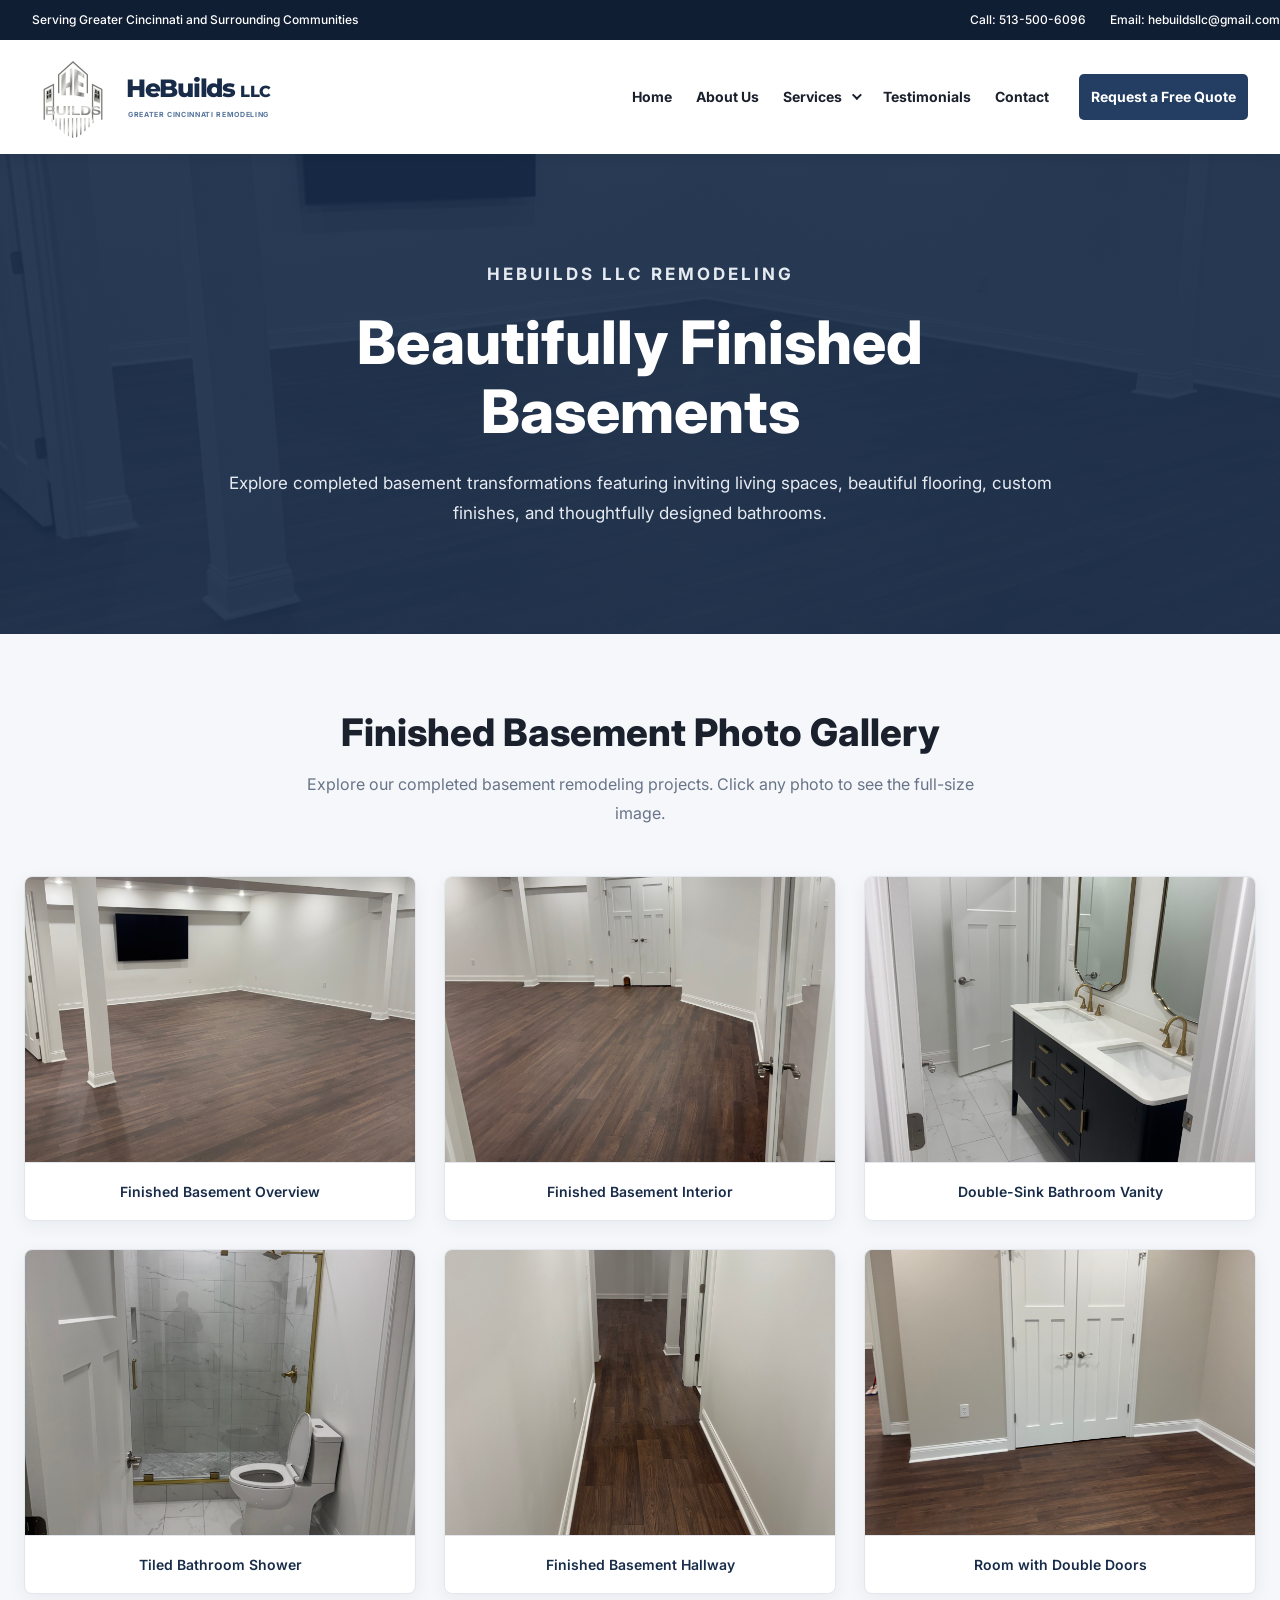
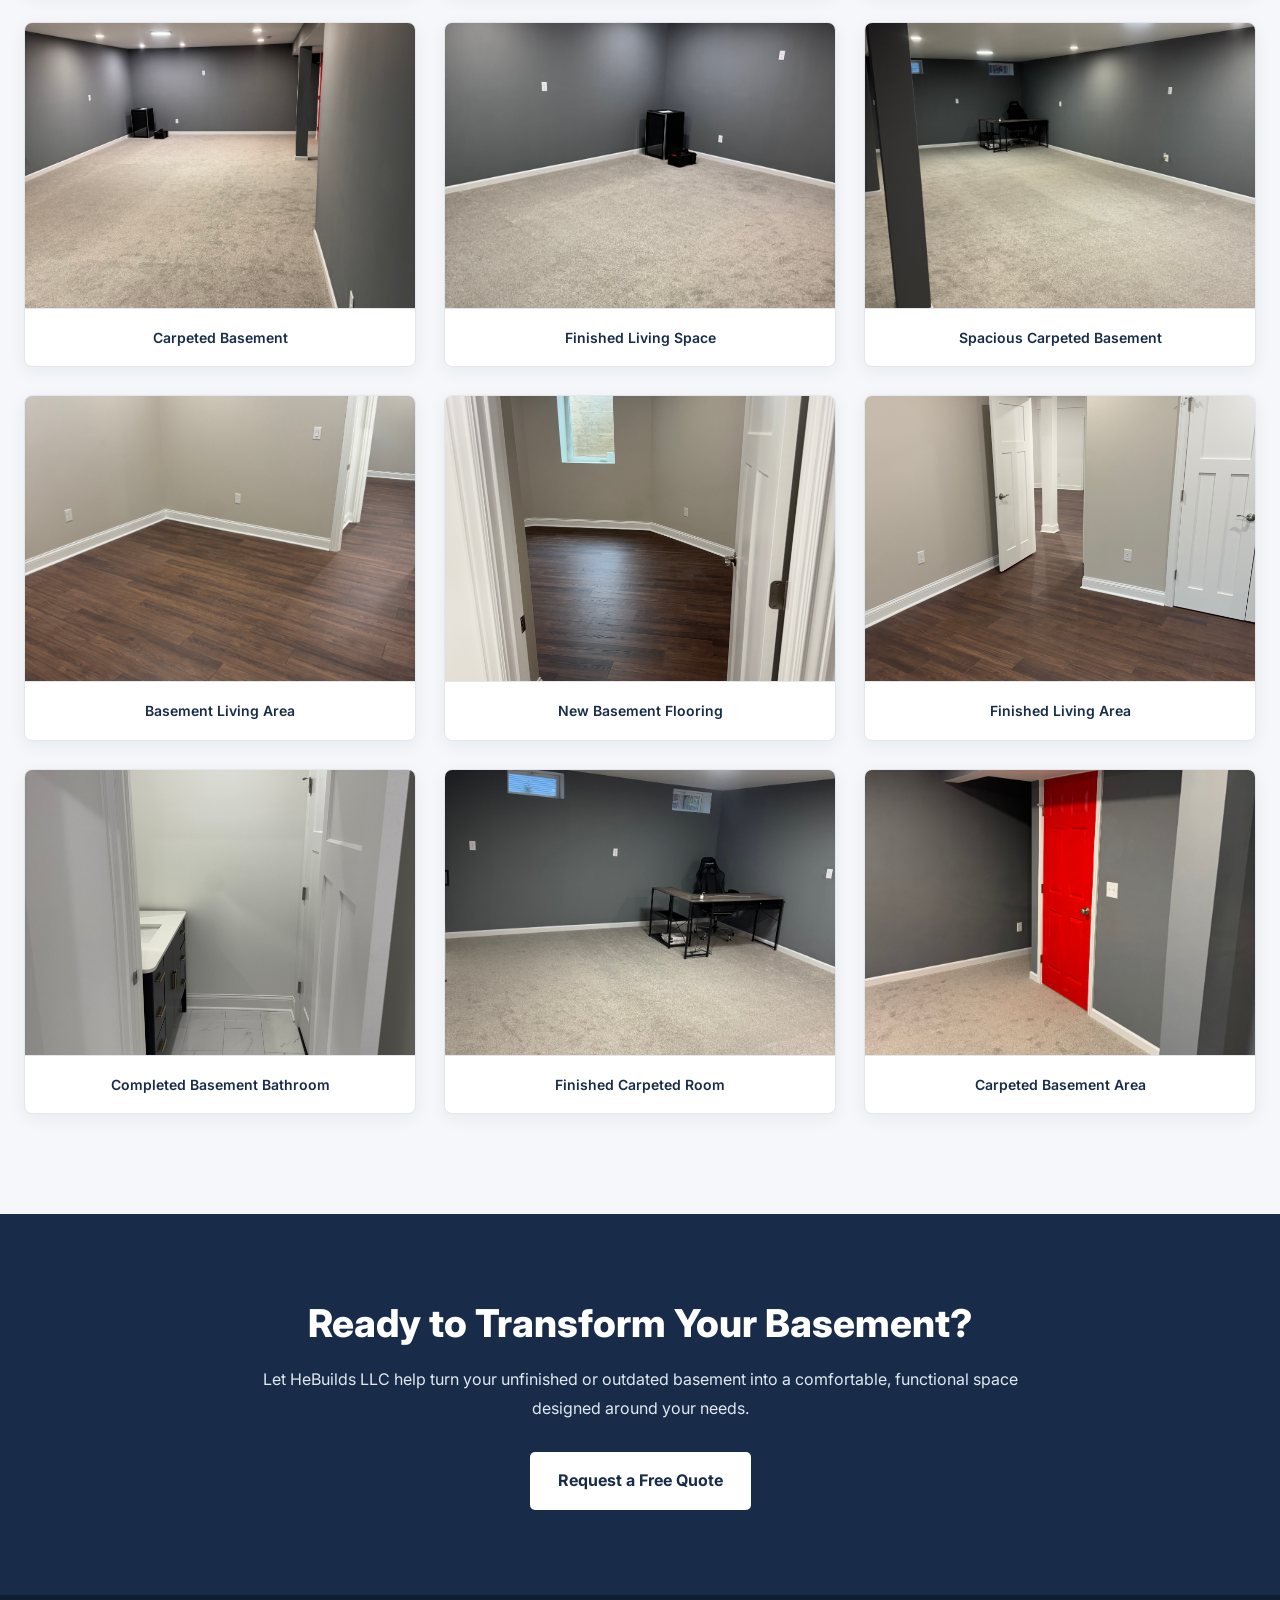
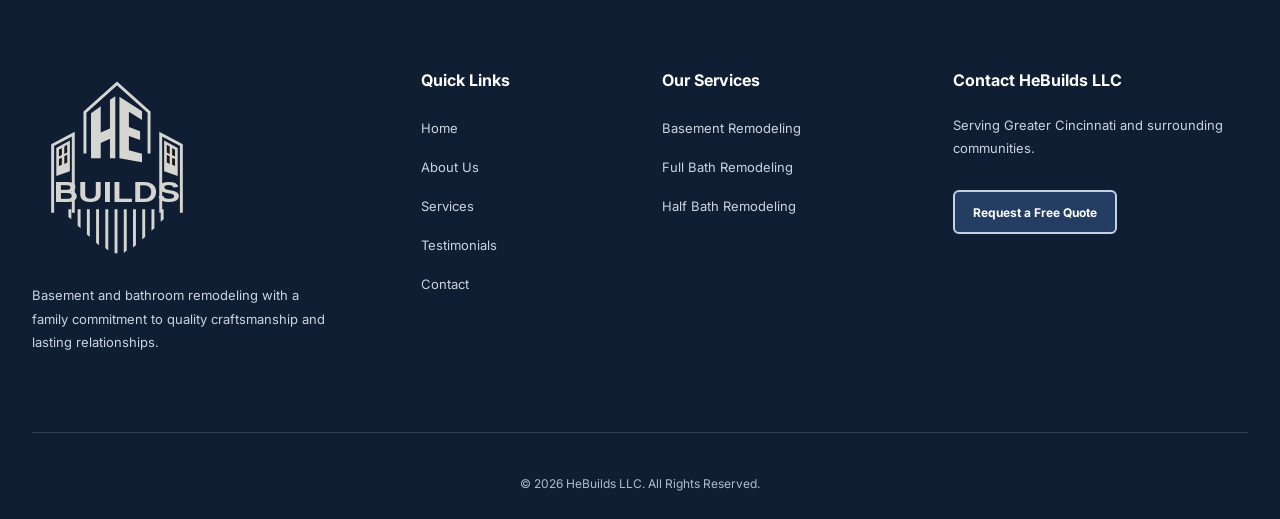
==== commit 5287abda: "Full First Draft to Client" ====
--- a/basement.html
+++ b/basement.html
@@ -402,8 +402,8 @@
             >About Us</a
           >
 
-          <details class="mobile__dropdown">
-            <summary class="modal__link">Services</summary>
+          <div class="mobile__dropdown">
+            <div class="modal__link mobile__services-label">Services</div>
             <div class="mobile__submenu">
               <a href="basement.html" onclick="closeMenu()"
                 >Basement Remodeling</a
@@ -415,7 +415,7 @@
                 >Half Bathroom Remodeling</a
               >
             </div>
-          </details>
+          </div>
 
           <a
             href="index.html#testimonials"
@@ -787,7 +787,7 @@
           <div class="footer__column footer__contact">
             <h3>Contact HeBuilds LLC</h3>
             <p>Serving Greater Cincinnati and surrounding communities.</p>
-            <a href="index.html#quote" class="footer__button"
+            <a href="index.html#quote" class="button button--primary footer__button"
               >Request a Free Quote</a
             >
           </div>
@@ -798,5 +798,18 @@
         </div>
       </div>
     </footer>
+  <script>
+    function openMenu() {
+      document.body.classList.add("menu--open");
+      const button = document.querySelector(".navbar .btn__menu");
+      if (button) button.setAttribute("aria-expanded", "true");
+    }
+
+    function closeMenu() {
+      document.body.classList.remove("menu--open");
+      const button = document.querySelector(".navbar .btn__menu");
+      if (button) button.setAttribute("aria-expanded", "false");
+    }
+  </script>
   </body>
 </html>
--- a/style.css
+++ b/style.css
@@ -1,2288 +1,4088 @@
 @import url("https://fonts.googleapis.com/css2?family=Inter:wght@300;400;500;600;700;800;900&family=Montserrat:wght@600;700;800;900&display=swap");
 
 /* ========================================
+
    GLOBAL STYLES
+
 ======================================== */
 
 :root {
+
   --navy: #182c49;
+
   --navy-light: #243e63;
+
   --navy-hover: #405a7d;
+
   --text: #1a202c;
+
   --muted: #64748b;
+
   --light: #f5f7fa;
+
   --white: #ffffff;
+
   --border: #e1e7ef;
+
   --silver: #c6d1e1;
+
 }
 
 * {
+
   margin: 0;
+
   padding: 0;
+
   box-sizing: border-box;
+
 }
 
 html {
+
   scroll-behavior: smooth;
+
   scroll-padding-top: 0px;
+
 }
 
 body {
+
   font-family: "Inter", Arial, sans-serif;
+
   color: var(--text);
+
   background: var(--white);
+
   line-height: 1.7;
+
   overflow-x: hidden;
+
 }
 
 body.menu--open {
+
   overflow: hidden;
+
 }
 
 a {
+
   color: inherit;
+
   text-decoration: none;
+
 }
 
 button,
+
 input,
+
 select,
+
 textarea {
+
   font: inherit;
+
 }
 
 button {
+
   cursor: pointer;
+
 }
 
 img {
+
   display: block;
+
   max-width: 100%;
+
 }
 
 ul {
+
   list-style: none;
+
 }
 
 h1,
+
 h2,
+
 h3,
+
 h4 {
+
   line-height: 1.25;
+
   font-weight: 800;
+
 }
 
 p {
+
   line-height: 1.8;
+
 }
 
 section[id] {
+
   scroll-margin-top: 0px;
+
 }
 
 /* ========================================
+
    REUSABLE CONTAINERS
+
 ======================================== */
 
 .container {
+
   width: 100%;
+
   padding: 96px 32px;
+
 }
 
 .row {
+
   width: 100%;
+
   max-width: 1280px;
+
   margin: 0 auto;
+
 }
 
 .section--light {
+
   background: var(--light);
+
 }
 
 .section__eyebrow {
+
   color: #55749b;
+
   font-size: 12px;
+
   font-weight: 800;
+
   letter-spacing: 2px;
+
   text-transform: uppercase;
+
   margin-bottom: 14px;
+
 }
 
 .section__heading {
+
   display: flex;
+
   flex-direction: column;
+
   align-items: center;
+
   text-align: center;
+
   margin-bottom: 52px;
+
 }
 
 .section__heading h2 {
+
   color: var(--navy);
+
   font-size: clamp(30px, 3.5vw, 42px);
+
   margin-bottom: 16px;
+
 }
 
 .section__heading > p:last-child {
+
   color: var(--muted);
+
   max-width: 670px;
+
   font-size: 16px;
+
 }
 
 /* ========================================
+
    REUSABLE BUTTONS
+
 ======================================== */
 
 .button {
+
   display: inline-flex;
+
   align-items: center;
+
   justify-content: center;
+
   min-height: 48px;
+
   padding: 14px 26px;
+
   border: 2px solid transparent;
+
   border-radius: 6px;
+
   font-size: 14px;
+
   font-weight: 700;
+
   line-height: 1.3;
+
   text-align: center;
+
   transition:
+
     background 250ms ease,
+
     color 250ms ease,
+
     border-color 250ms ease,
+
     transform 250ms ease;
+
 }
 
 .button:hover {
+
   transform: translateY(-2px);
+
 }
 
 .button--primary {
+
   background: var(--navy-light);
+
   color: var(--white);
+
 }
 
 .button--primary:hover {
+
   background: var(--navy-hover);
+
 }
 
 .button--light {
+
   background: var(--white);
+
   color: var(--navy);
+
 }
 
 .button--light:hover {
+
   background: #e8edf5;
+
 }
 
 .button--outline-light {
+
   background: transparent;
+
   color: var(--white);
+
   border-color: var(--white);
+
 }
 
 .button--outline-light:hover {
+
   background: var(--white);
+
   color: var(--navy);
+
 }
 
 /* ========================================
+
    TOP INFORMATION BAR
+
 ======================================== */
 
 .topbar {
+
   position: relative;
+
   z-index: 110;
+
   background: #101e33;
+
   color: #ffffff;
+
 }
 
 .topbar__row {
+
   min-height: 40px;
+
   padding: 8px 32px;
+
   display: flex;
+
   justify-content: space-between;
+
   align-items: center;
+
   gap: 20px;
+
 }
 
 .topbar p,
+
 .topbar a {
+
   font-size: 12px;
+
   font-weight: 500;
+
   line-height: 1.5;
+
 }
 
 .topbar a {
+
   color: #dbe6f5;
+
   transition: color 200ms ease;
+
 }
 
 .topbar a:hover {
+
   color: #ffffff;
+
   text-decoration: underline;
+
 }
 
 /* ========================================
+
    NAVIGATION
+
 ======================================== */
 
 #landing {
+
   position: relative;
+
   z-index: 100;
+
 }
 
 .navbar {
+
   position: relative;
+
   z-index: 100;
+
   width: 100%;
+
   background: var(--white);
+
   box-shadow: 0 3px 16px rgba(0, 0, 0, 0.06);
+
 }
 
 .nav__row {
+
   width: 100%;
+
   max-width: none;
+
   min-height: 120px;
+
   padding: 12px 32px 12px 62px;
+
   display: flex;
+
   align-items: center;
+
   justify-content: space-between;
+
   gap: 20px;
+
 }
 
 /* ========================================
+
    LOGO + COMPANY NAME
+
 ======================================== */
 
 .nav__brand {
+
   display: inline-flex;
+
   flex-direction: row;
+
   align-items: center;
+
   justify-content: flex-start;
+
   flex-shrink: 0;
+
   gap: 16px;
+
   min-width: 0;
+
   color: var(--navy);
+
 }
 
 .nav__logo {
+
   display: block;
+
   width: 100px;
+
   height: 100px;
+
   flex-shrink: 0;
+
   object-fit: contain;
+
 }
 
 .nav__brand-text {
+
   display: flex;
+
   flex-direction: column;
+
   align-items: center;
+
   justify-content: center;
+
   min-width: 0;
+
   text-align: center;
+
 }
 
 .nav__brand-name {
+
   display: block;
+
   font-family: "Montserrat", Arial, sans-serif;
+
   font-size: 32px;
+
   font-weight: 800;
+
   line-height: 1.1;
+
   letter-spacing: -1.3px;
+
   color: var(--navy);
+
   white-space: nowrap;
+
   transition: color 200ms ease;
+
 }
 
 .nav__brand-llc {
+
   font-size: 21px;
+
   font-weight: 800;
+
   letter-spacing: -0.5px;
+
 }
 
 .nav__brand-tagline {
+
   display: block;
+
   margin-top: 7px;
+
   color: #55749b;
+
   font-family: "Inter", Arial, sans-serif;
+
   font-size: 9px;
+
   font-weight: 700;
+
   line-height: 1.3;
+
   letter-spacing: 1px;
+
   text-align: center;
+
   white-space: nowrap;
+
 }
 
 .nav__brand:hover .nav__brand-name {
+
   color: var(--navy-hover);
+
 }
 
 /* ========================================
+
    DESKTOP NAVIGATION LINKS
+
 ======================================== */
 
 .nav__link--list {
+
   display: flex;
+
   align-items: center;
+
   justify-content: flex-end;
+
   gap: 14px;
+
 }
 
 .nav__item {
+
   position: relative;
+
   flex-shrink: 0;
+
 }
 
 .nav__item:last-child {
+
   margin-left: 12px;
+
 }
 
 .nav__link {
+
   position: relative;
+
   display: inline-flex;
+
   align-items: center;
+
   gap: 7px;
+
   padding: 12px 0;
+
   color: var(--text);
+
   font-size: 17px;
+
   font-weight: 700;
+
   white-space: nowrap;
+
   transition: color 200ms ease;
+
 }
 
 .nav__link:hover {
+
   color: #7c8ca0;
+
 }
 
 /* ========================================
+
    THREE-DOT HOVER ANIMATION
+
 ======================================== */
 
 .nav__link::before,
+
 .nav__link::after {
+
   content: "";
+
   position: absolute;
+
   bottom: 2px;
+
   left: 50%;
+
   width: 6px;
+
   height: 6px;
+
   border-radius: 50%;
+
   background: var(--navy-light);
+
   opacity: 0;
+
   pointer-events: none;
+
 }
 
 .nav__link::before {
+
   z-index: 2;
+
   transform: translateX(-50%);
+
   transition: opacity 150ms ease;
+
 }
 
 .nav__link::after {
+
   z-index: 1;
+
   transform: translateX(-50%);
+
   box-shadow:
+
     0 0 0 var(--navy-light),
+
     0 0 0 var(--navy-light);
+
   transition:
+
     opacity 100ms ease-out,
+
     box-shadow 100ms ease-out;
+
 }
 
 .nav__link:hover::before,
+
 .nav__link:focus-visible::before {
+
   opacity: 1;
+
 }
 
 .nav__link:hover::after,
+
 .nav__link:focus-visible::after {
+
   opacity: 1;
+
   box-shadow:
+
     -12px 0 0 var(--navy-light),
+
     12px 0 0 var(--navy-light);
+
   transition-delay: 75ms, 75ms;
+
 }
 
 /* ========================================
+
    SERVICES DROPDOWN
+
 ======================================== */
 
 .nav__item--dropdown {
+
   position: relative;
+
 }
 
 .dropdown__arrow {
+
   display: inline-block;
+
   width: 7px;
+
   height: 7px;
+
   margin-left: 3px;
+
   border-right: 2px solid currentColor;
+
   border-bottom: 2px solid currentColor;
+
   transform: rotate(45deg) translateY(-2px);
+
 }
 
 .dropdown__menu {
+
   position: absolute;
+
   top: 100%;
+
   left: -18px;
+
   min-width: 255px;
+
   padding: 12px 0;
+
   background: var(--white);
+
   border: 1px solid var(--border);
+
   border-radius: 6px;
+
   box-shadow: 0 12px 30px rgba(24, 44, 73, 0.15);
+
   opacity: 0;
+
   visibility: hidden;
+
   transform: translateY(8px);
+
   transition:
+
     opacity 200ms ease,
+
     transform 200ms ease,
+
     visibility 200ms ease;
+
 }
 
 .nav__item--dropdown:hover .dropdown__menu,
+
 .nav__item--dropdown:focus-within .dropdown__menu {
+
   opacity: 1;
+
   visibility: visible;
+
   transform: translateY(0);
+
 }
 
 .dropdown__menu a {
+
   display: block;
+
   padding: 12px 18px;
+
   color: var(--text);
+
   font-size: 13px;
+
   font-weight: 600;
+
   transition:
+
     color 200ms ease,
+
     background 200ms ease;
+
 }
 
 .dropdown__menu a:hover {
+
   color: var(--navy);
+
   background: #edf2f8;
+
 }
 
 /* ========================================
+
    NAVIGATION QUOTE BUTTON
+
 ======================================== */
 
 .nav__quote {
+
+  display: inline-flex;
+
+  align-items: center;
+
+  justify-content: center;
+
+  min-height: 44px;
+
+  padding: 12px 15px;
+
+  border-radius: 5px;
+
+  background: var(--navy-light);
+
+  color: #ffffff;
+
+  font-size: 14px;
+
+  font-weight: 700;
+
+  white-space: nowrap;
+
+  transition:
+
+    background 250ms ease,
+
+    transform 250ms ease;
+
+}
+
+.nav__quote:hover {
+
+  background: var(--navy-hover);
+
+  transform: translateY(-2px);
+
+}
+
+/* ========================================
+
+   MOBILE MENU BUTTON
+
+======================================== */
+
+.btn__menu {
+
+  display: none;
+
+  align-items: center;
+
+  justify-content: center;
+
+  width: 42px;
+
+  height: 42px;
+
+  border: none;
+
+  background: transparent;
+
+  color: var(--navy);
+
+}
+
+.btn__menu svg {
+
+  width: 28px;
+
+  height: 28px;
+
+}
+
+/* ========================================
+
+   MOBILE NAVIGATION PANEL
+
+======================================== */
+
+.modal {
+
+  position: fixed;
+
+  inset: 0;
+
+  z-index: 1000;
+
+  display: flex;
+
+  flex-direction: column;
+
+  align-items: center;
+
+  justify-content: flex-start;
+
+  padding: 100px 24px 40px;
+
+  background: #ffffff;
+
+  overflow-y: auto;
+
+  opacity: 0;
+
+  visibility: hidden;
+
+  transform: translateX(-100%);
+
+  transition:
+
+    transform 350ms ease,
+
+    opacity 300ms ease,
+
+    visibility 350ms ease;
+
+}
+
+.menu--open .modal {
+
+  opacity: 1;
+
+  visibility: visible;
+
+  transform: translateX(0);
+
+}
+
+.btn__menu--close {
+
+  display: flex;
+
+  position: absolute;
+
+  top: 40px;
+
+  right: 18px;
+
+  width: 44px;
+
+  height: 44px;
+
+  font-size: 38px;
+
+  font-weight: 300;
+
+  line-height: 1;
+
+}
+
+.modal__links {
+
+  display: flex;
+
+  flex-direction: column;
+
+  align-items: center;
+
+  gap: 22px;
+
+  width: 100%;
+
+  max-width: 380px;
+
+}
+
+.modal__link {
+
+  display: block;
+
+  width: 100%;
+
+  padding: 10px;
+
+  color: var(--text);
+
+  font-size: 20px;
+
+  font-weight: 700;
+
+  text-align: center;
+
+  transition: color 200ms ease;
+
+}
+
+.modal__link:hover {
+
+  color: var(--navy-hover);
+
+}
+
+.modal__link--primary {
+
+  width: auto;
+
+  min-width: 220px;
+
+  margin-top: 10px;
+
+  padding: 15px 25px;
+
+  background: var(--navy-light);
+
+  color: #ffffff;
+
+  border-radius: 6px;
+
+  font-size: 16px;
+
+}
+
+.modal__link--primary:hover {
+
+  color: #ffffff;
+
+  background: var(--navy-hover);
+
+}
+
+.mobile__dropdown {
+
+  width: 100%;
+
+  text-align: center;
+
+}
+
+.mobile__dropdown summary {
+
+  cursor: pointer;
+
+  list-style: none;
+
+}
+
+.mobile__dropdown summary::-webkit-details-marker {
+
+  display: none;
+
+}
+
+.mobile__submenu {
+
+  display: flex;
+
+  flex-direction: column;
+
+  gap: 12px;
+
+  padding: 10px 0 15px;
+
+}
+
+.mobile__submenu a {
+
+  color: var(--navy-light);
+
+  font-size: 15px;
+
+  font-weight: 600;
+
+}
+
+/* ========================================
+
+   HERO SECTION
+
+======================================== */
+
+.hero {
+
+  position: relative;
+
+  background: var(--navy);
+
+  color: #ffffff;
+
+  overflow: hidden;
+
+}
+
+.hero .container {
+
+  padding-top: 85px;
+
+  padding-bottom: 85px;
+
+}
+
+.hero__row {
+
+  display: grid;
+
+  grid-template-columns: minmax(0, 2fr) minmax(0, 3fr);
+
+  align-items: center;
+
+  gap: 32px;
+
+}
+
+.hero__content {
+
+  width: 100%;
+
+  min-width: 0;
+
+}
+
+.hero__identity {
+
+  display: flex;
+
+  flex-direction: column;
+
+  align-items: flex-start;
+
+  margin-bottom: 22px;
+
+}
+
+.hero__identity h1 {
+
+  color: #ffffff;
+
+  font-size: clamp(30px, 3vw, 45px);
+
+  line-height: 1.2;
+
+  letter-spacing: -0.8px;
+
+  margin-bottom: 0;
+
+}
+
+.hero__identity h1 span {
+
+  display: block;
+
+  color: var(--silver);
+
+}
+
+.hero__description {
+
+  max-width: 480px;
+
+  color: #e0e7f0;
+
+  font-size: 16px;
+
+  line-height: 1.9;
+
+  margin-bottom: 30px;
+
+}
+
+.hero__actions {
+
+  display: flex;
+
+  flex-wrap: wrap;
+
+  gap: 12px;
+
+}
+
+.hero__actions .button {
+
+  padding: 13px 18px;
+
+  font-size: 13px;
+
+}
+
+.hero__image {
+
+  width: 100%;
+
+  min-width: 0;
+
+}
+
+.hero__image img {
+
+  display: block;
+
+  width: 100%;
+
+  height: 500px;
+
+  object-fit: cover;
+
+  object-position: center;
+
+  border-radius: 10px;
+
+  box-shadow: 0 18px 40px rgba(0, 0, 0, 0.2);
+
+}
+
+/* ========================================
+
+   ABOUT US SECTION
+
+======================================== */
+
+.about__row {
+
+  display: flex;
+
+  align-items: center;
+
+  gap: 70px;
+
+}
+
+.about__content {
+
+  flex: 1 1 55%;
+
+  min-width: 0;
+
+}
+
+.about__subtitle {
+
+  color: #55749b;
+
+  font-size: 13px;
+
+  font-weight: 800;
+
+  letter-spacing: 1px;
+
+  text-transform: uppercase;
+
+  margin-bottom: 15px;
+
+}
+
+.about__title {
+
+  color: var(--navy);
+
+  font-size: clamp(32px, 3.8vw, 44px);
+
+  margin-bottom: 25px;
+
+}
+
+.about__content > p:not(.about__subtitle) {
+
+  color: #4a5568;
+
+  font-size: 18px;
+
+  line-height: 1.95;
+
+  margin-bottom: 19px;
+
+}
+
+.about__content .about__closing {
+
+  color: var(--navy);
+
+  margin-bottom: 28px;
+
+}
+
+.about__closing strong {
+
+  color: var(--navy);
+
+  font-weight: 700;
+
+}
+
+/* ========================================
+
+   ABOUT PHOTO GRID
+
+======================================== */
+
+.about__media {
+
+  flex: 1 1 40%;
+
+  min-width: 0;
+
+  display: flex;
+
+  flex-direction: column;
+
+  gap: 14px;
+
+}
+
+.about__image--top {
+
+  width: 100%;
+
+  overflow: hidden;
+
+  border-radius: 10px;
+
+  box-shadow: 0 14px 35px rgba(24, 44, 73, 0.12);
+
+}
+
+.about__image--top img {
+
+  display: block;
+
+  width: 100%;
+
+  height: 300px;
+
+  object-fit: cover;
+
+  object-position: center;
+
+  transition: transform 350ms ease;
+
+}
+
+.about__image--bottom {
+
+  display: grid;
+
+  grid-template-columns: repeat(2, minmax(0, 1fr));
+
+  gap: 14px;
+
+  width: 100%;
+
+}
+
+.about__image--bottom img {
+
+  display: block;
+
+  width: 100%;
+
+  height: 210px;
+
+  object-fit: cover;
+
+  object-position: center;
+
+  border-radius: 10px;
+
+  box-shadow: 0 10px 25px rgba(24, 44, 73, 0.1);
+
+  transition: transform 350ms ease;
+
+}
+
+.about__image--top:hover img {
+
+  transform: scale(1.025);
+
+}
+
+.about__image--bottom img:hover {
+
+  transform: translateY(-3px);
+
+}
+
+/* ========================================
+
+   SERVICES SECTION
+
+======================================== */
+
+.services__grid {
+
+  display: grid;
+
+  grid-template-columns: repeat(2, minmax(0, 1fr));
+
+  gap: 28px;
+
+}
+
+.service__card {
+
+  display: flex;
+
+  flex-direction: column;
+
+  overflow: hidden;
+
+  background: #ffffff;
+
+  border: 1px solid var(--border);
+
+  border-radius: 10px;
+
+  box-shadow: 0 8px 25px rgba(24, 44, 73, 0.06);
+
+  transition:
+
+    transform 250ms ease,
+
+    box-shadow 250ms ease;
+
+}
+
+.service__card:hover {
+
+  transform: translateY(-6px);
+
+  box-shadow: 0 16px 35px rgba(24, 44, 73, 0.12);
+
+}
+
+/* Portrait images for Basement and Bathroom Remodeling */
+
+.service__card > img {
+
+  display: block;
+
+  width: 100%;
+
+  height: auto;
+
+  aspect-ratio: 3 / 4;
+
+  object-fit: cover;
+
+  object-position: center;
+
+}
+
+.service__card--content {
+
+  display: flex;
+
+  flex-direction: column;
+
+  align-items: center;
+
+  flex: 1;
+
+  padding: 30px;
+
+  text-align: center;
+
+}
+
+.service__card h3 {
+
+  width: 100%;
+
+  color: var(--navy);
+
+  font-size: 23px;
+
+  margin-bottom: 16px;
+
+  text-align: center;
+
+}
+
+.service__card p {
+
+  width: 100%;
+
+  color: var(--muted);
+
+  font-size: 14px;
+
+  line-height: 1.9;
+
+  margin-bottom: 25px;
+
+  flex: 1;
+
+  text-align: center;
+
+}
+
+.service__buttons {
+
+  display: flex;
+
+  flex-wrap: wrap;
+
+  align-items: center;
+
+  justify-content: center;
+
+  gap: 12px;
+
+  width: 100%;
+
+}
+
+.service__buttons .button {
+
+  flex: 0 1 220px;
+
+  width: 220px;
+
+  max-width: 100%;
+
+  min-width: 0;
+
+  padding: 14px 12px;
+
+  font-size: 13px;
+
+  white-space: normal;
+
+  text-align: center;
+
+}
+
+/* ========================================
+
+   WHY CHOOSE HEBUILDS
+
+======================================== */
+
+.benefits__grid {
+
+  display: grid;
+
+  grid-template-columns: repeat(3, minmax(0, 1fr));
+
+  gap: 28px;
+
+}
+
+.benefit__card {
+
+  padding: 35px 30px;
+
+  background: #ffffff;
+
+  border: 1px solid var(--border);
+
+  border-radius: 10px;
+
+  box-shadow: 0 6px 22px rgba(24, 44, 73, 0.05);
+
+}
+
+.benefit__number {
+
+  color: #9fb0c6;
+
+  font-size: 38px;
+
+  font-weight: 800;
+
+  line-height: 1;
+
+  margin-bottom: 22px;
+
+}
+
+.benefit__card h3 {
+
+  color: var(--navy);
+
+  font-size: 20px;
+
+  margin-bottom: 15px;
+
+}
+
+.benefit__card p {
+
+  color: var(--muted);
+
+  font-size: 14px;
+
+}
+
+/* ========================================
+
+   REMODELING PROCESS
+
+======================================== */
+
+.process__grid {
+
+  display: grid;
+
+  grid-template-columns: repeat(3, minmax(0, 1fr));
+
+  gap: 32px;
+
+}
+
+.process__step {
+
+  text-align: center;
+
+  padding: 25px 15px;
+
+}
+
+.process__number {
+
+  display: flex;
+
+  align-items: center;
+
+  justify-content: center;
+
+  width: 78px;
+
+  height: 78px;
+
+  margin: 0 auto 24px;
+
+  background: #edf2f8;
+
+  color: var(--navy-light);
+
+  border-radius: 50%;
+
+  font-size: 25px;
+
+  font-weight: 800;
+
+}
+
+.process__step h3 {
+
+  color: var(--navy);
+
+  font-size: 20px;
+
+  margin-bottom: 14px;
+
+}
+
+.process__step p {
+
+  color: var(--muted);
+
+  font-size: 14px;
+
+}
+
+/* ========================================
+
+   TESTIMONIALS SECTION
+
+======================================== */
+
+.testimonials__grid {
+
+  display: grid;
+
+  grid-template-columns: repeat(3, minmax(0, 1fr));
+
+  align-items: stretch;
+
+  gap: 28px;
+
+}
+
+.testimonial__card {
+
+  display: flex;
+
+  flex-direction: column;
+
+  min-width: 0;
+
+  padding: 36px 30px;
+
+  background: #ffffff;
+
+  border: 1px solid var(--border);
+
+  border-radius: 12px;
+
+  box-shadow: 0 8px 25px rgba(24, 44, 73, 0.07);
+
+  transition:
+
+    transform 250ms ease,
+
+    box-shadow 250ms ease;
+
+}
+
+.testimonial__card:hover {
+
+  transform: translateY(-6px);
+
+  box-shadow: 0 16px 35px rgba(24, 44, 73, 0.13);
+
+}
+
+.testimonial__stars {
+
+  color: #e6ac35;
+
+  font-size: 25px;
+
+  letter-spacing: 3px;
+
+  line-height: 1.2;
+
+  margin-bottom: 24px;
+
+  text-align: center;
+
+}
+
+.testimonial__card h3 {
+
+  min-height: 54px;
+
+  color: var(--navy);
+
+  font-size: 19px;
+
+  font-weight: 800;
+
+  line-height: 1.4;
+
+  margin-bottom: 20px;
+
+  text-align: center;
+
+}
+
+.testimonial__quote {
+
+  flex: 1;
+
+  color: #4a5568;
+
+  font-size: 14px;
+
+  line-height: 2;
+
+  margin-bottom: 30px;
+
+  text-align: center;
+
+  font-style: italic;
+
+}
+
+.testimonial__customer {
+
+  display: flex;
+
+  align-items: center;
+
+  justify-content: center;
+
+  gap: 13px;
+
+  padding-top: 22px;
+
+  border-top: 1px solid var(--border);
+
+}
+
+.testimonial__avatar {
+
+  display: flex;
+
+  align-items: center;
+
+  justify-content: center;
+
+  width: 48px;
+
+  height: 48px;
+
+  flex-shrink: 0;
+
+  border-radius: 50%;
+
+  background: #e7edf5;
+
+  color: var(--navy);
+
+  font-size: 15px;
+
+  font-weight: 800;
+
+  letter-spacing: 0.5px;
+
+}
+
+.testimonial__customer-info {
+
+  min-width: 0;
+
+  text-align: left;
+
+}
+
+.testimonial__customer-info h4 {
+
+  color: var(--navy);
+
+  font-size: 15px;
+
+  font-weight: 800;
+
+  margin-bottom: 4px;
+
+}
+
+.testimonial__customer-info p {
+
+  color: var(--muted);
+
+  font-size: 12px;
+
+  line-height: 1.5;
+
+}
+
+.testimonial__disclaimer {
+
+  color: #7b8798;
+
+  font-size: 11px;
+
+  line-height: 1.5;
+
+  text-align: center;
+
+  margin-top: 20px;
+
+}
+
+/* ========================================
+
+   TESTIMONIAL CONTACT AREA
+
+======================================== */
+
+.testimonials__cta {
+
+  display: flex;
+
+  flex-direction: column;
+
+  align-items: center;
+
+  justify-content: center;
+
+  margin-top: 60px;
+
+  text-align: center;
+
+}
+
+.testimonials__cta h3 {
+
+  color: var(--navy);
+
+  font-size: 27px;
+
+  margin-bottom: 12px;
+
+}
+
+.testimonials__cta > p {
+
+  color: var(--muted);
+
+  font-size: 18px;
+
+  margin-bottom: 24px;
+
+}
+
+.testimonials__contact {
+
+  display: flex;
+
+  align-items: center;
+
+  justify-content: center;
+
+  flex-wrap: wrap;
+
+  gap: 18px 40px;
+
+  width: 100%;
+
+  margin-top: 5px;
+
+}
+
+.testimonials__contact-link {
+
+  display: inline-flex;
+
+  align-items: center;
+
+  justify-content: center;
+
+  gap: 12px;
+
+  min-width: 0;
+
+  padding: 10px 0;
+
+  color: var(--navy-light);
+
+  font-size: 18px;
+
+  font-weight: 700;
+
+  line-height: 1.5;
+
+  overflow-wrap: anywhere;
+
+  transition:
+
+    color 200ms ease,
+
+    transform 200ms ease;
+
+}
+
+.testimonials__contact-link svg {
+
+  width: 22px;
+
+  height: 22px;
+
+  flex-shrink: 0;
+
+  color: var(--navy-light);
+
+  transition: color 200ms ease;
+
+}
+
+.testimonials__contact-link:hover {
+
+  color: var(--navy-hover);
+
+  transform: translateY(-2px);
+
+}
+
+.testimonials__contact-link:hover svg {
+
+  color: var(--navy-hover);
+
+}
+
+.testimonials__contact-link span {
+
+  text-decoration: underline;
+
+  text-decoration-color: transparent;
+
+  text-underline-offset: 5px;
+
+  transition: text-decoration-color 200ms ease;
+
+}
+
+.testimonials__contact-link:hover span {
+
+  text-decoration-color: currentColor;
+
+}
+
+/* ========================================
+
+   REQUEST A FREE QUOTE
+
+======================================== */
+
+.quote {
+
+  background: var(--navy);
+
+  color: #ffffff;
+
+}
+
+.quote__layout {
+
+  display: grid;
+
+  grid-template-columns: minmax(0, 0.85fr) minmax(0, 1.15fr);
+
+  align-items: start;
+
+  gap: 70px;
+
+}
+
+.quote__content {
+
+  padding-top: 25px;
+
+}
+
+.quote__content .section__eyebrow {
+
+  color: var(--silver);
+
+}
+
+.quote__content h2 {
+
+  color: #ffffff;
+
+  font-size: clamp(32px, 3.5vw, 44px);
+
+  margin-bottom: 24px;
+
+}
+
+.quote__content > p:not(.section__eyebrow) {
+
+  color: #e0e7f0;
+
+  font-size: 16px;
+
+  line-height: 1.9;
+
+  margin-bottom: 30px;
+
+}
+
+.quote__highlights {
+
+  display: flex;
+
+  flex-direction: column;
+
+  gap: 12px;
+
+}
+
+.quote__highlights p {
+
+  color: #ffffff;
+
+  font-size: 18px;
+
+  font-weight: 600;
+
+}
+
+.quote__highlights a {
+
+  color: #ffffff;
+
+  text-decoration: underline;
+
+  text-underline-offset: 3px;
+
+}
+
+.quote__highlights a:hover {
+
+  color: var(--silver);
+
+}
+
+.quote__form--wrapper {
+
+  padding: 40px;
+
+  background: #ffffff;
+
+  color: var(--text);
+
+  border-radius: 12px;
+
+  box-shadow: 0 16px 40px rgba(0, 0, 0, 0.16);
+
+}
+
+.quote__form--wrapper h3 {
+
+  color: var(--navy);
+
+  font-size: 27px;
+
+  margin-bottom: 12px;
+
+}
+
+.quote__form--wrapper > p {
+
+  color: var(--muted);
+
+  font-size: 14px;
+
+  margin-bottom: 28px;
+
+}
+
+.quote__form {
+
+  display: flex;
+
+  flex-direction: column;
+
+  gap: 22px;
+
+}
+
+.quote__form--grid {
+
+  display: grid;
+
+  grid-template-columns: repeat(2, minmax(0, 1fr));
+
+  gap: 22px;
+
+}
+
+.form__group {
+
+  display: flex;
+
+  flex-direction: column;
+
+  gap: 8px;
+
+  min-width: 0;
+
+}
+
+.form__group label {
+
+  color: var(--navy-light);
+
+  font-size: 13px;
+
+  font-weight: 700;
+
+}
+
+.form__group input,
+
+.form__group select,
+
+.form__group textarea {
+
+  display: block;
+
+  width: 100%;
+
+  min-width: 0;
+
+  padding: 14px 15px;
+
+  background: #ffffff;
+
+  color: var(--text);
+
+  border: 1px solid #d6deea;
+
+  border-radius: 6px;
+
+  font-family: inherit;
+
+  font-size: 14px;
+
+  line-height: 1.5;
+
+  outline: none;
+
+  transition:
+
+    border-color 200ms ease,
+
+    box-shadow 200ms ease;
+
+}
+
+.form__group input:focus,
+
+.form__group select:focus,
+
+.form__group textarea:focus {
+
+  border-color: var(--navy-light);
+
+  box-shadow: 0 0 0 3px rgba(36, 62, 99, 0.1);
+
+}
+
+.form__group textarea {
+
+  min-height: 145px;
+
+  resize: vertical;
+
+}
+
+.form__group input::placeholder,
+
+.form__group textarea::placeholder {
+
+  color: #94a3b8;
+
+}
+
+.quote__submit {
+
+  width: 100%;
+
+  min-height: 52px;
+
+  border: none;
+
+  font-size: 15px;
+
+}
+
+.quote__privacy {
+
+  color: var(--muted);
+
+  font-size: 12px;
+
+  text-align: center;
+
+}
+
+.form__honeypot {
+
+  display: none !important;
+
+}
+
+/* ========================================
+
+   FOOTER
+
+======================================== */
+
+footer {
+
+  background: #101e33;
+
+  color: #ffffff;
+
+}
+
+footer .container {
+
+  padding-top: 75px;
+
+  padding-bottom: 25px;
+
+}
+
+.footer__row {
+
+  display: grid;
+
+  grid-template-columns:
+
+    minmax(0, 1.4fr)
+
+    minmax(0, 0.8fr)
+
+    minmax(0, 1fr)
+
+    minmax(0, 1.2fr);
+
+  gap: 45px;
+
+  align-items: start;
+
+}
+
+.footer__column {
+
+  min-width: 0;
+
+}
+
+.footer__logo {
+
+  display: inline-block;
+
+  margin-bottom: 22px;
+
+}
+
+.footer__logo img {
+
+  width: 170px;
+
+  height: auto;
+
+  object-fit: contain;
+
+}
+
+.footer__company p {
+
+  max-width: 300px;
+
+  color: #cbd5e1;
+
+  font-size: 13px;
+
+  line-height: 1.9;
+
+}
+
+.footer__column h3 {
+
+  color: #ffffff;
+
+  font-size: 16px;
+
+  font-weight: 700;
+
+  margin-bottom: 24px;
+
+}
+
+.footer__links {
+
+  display: flex;
+
+  flex-direction: column;
+
+  gap: 12px;
+
+}
+
+.footer__links a,
+
+.footer__column > p,
+
+.footer__column > p a {
+
+  color: #cbd5e1;
+
+  font-size: 13px;
+
+  line-height: 1.8;
+
+  transition: color 200ms ease;
+
+}
+
+.footer__links a:hover,
+
+.footer__column > p a:hover {
+
+  color: #ffffff;
+
+  text-decoration: underline;
+
+}
+
+.footer__column > p {
+
+  margin-bottom: 12px;
+
+}
+
+.footer__button {
+
+  margin-top: 18px;
+
+  font-size: 12px;
+
+  padding: 13px 18px;
+
+}
+
+.footer__bottom {
+
+  margin-top: 65px;
+
+  padding-top: 40px;
+
+  border-top: 1px solid rgba(255, 255, 255, 0.15);
+
+  text-align: center;
+
+}
+
+.footer__bottom p {
+
+  color: #aebcd0;
+
+  font-size: 12px;
+
+}
+
+/* ========================================
+
+   RESPONSIVE - 1400PX
+
+======================================== */
+
+@media (max-width: 1400px) {
+
+  .nav__row {
+
+    min-height: 105px;
+
+    padding: 12px 24px 12px 54px;
+
+    gap: 14px;
+
+  }
+
+  .nav__logo {
+
+    width: 82px;
+
+    height: 82px;
+
+  }
+
+  .nav__brand {
+
+    gap: 12px;
+
+  }
+
+  .nav__brand-name {
+
+    font-size: 28px;
+
+  }
+
+  .nav__brand-llc {
+
+    font-size: 18px;
+
+  }
+
+  .nav__brand-tagline {
+
+    font-size: 8px;
+
+    letter-spacing: 0.8px;
+
+  }
+
+  .nav__link--list {
+
+    gap: 10px;
+
+  }
+
+  .nav__item:last-child {
+
+    margin-left: 6px;
+
+  }
+
+  .nav__link {
+
+    font-size: 15px;
+
+  }
+
+  .nav__quote {
+
+    font-size: 12px;
+
+    padding: 11px 12px;
+
+  }
+
+}
+
+/* ========================================
+
+   RESPONSIVE - 1280PX
+
+======================================== */
+
+@media (max-width: 1280px) {
+
+  .nav__row {
+
+    gap: 10px;
+
+  }
+
+  .nav__logo {
+
+    width: 82px;
+
+    height: 82px;
+
+  }
+
+  .nav__brand-name {
+
+    font-size: 25px;
+
+  }
+
+  .nav__brand-llc {
+
+    font-size: 16px;
+
+  }
+
+  .nav__brand-tagline {
+
+    font-size: 7px;
+
+    letter-spacing: 0.65px;
+
+  }
+
+  .nav__link--list {
+
+    gap: 8px;
+
+  }
+
+  .nav__link {
+
+    font-size: 14px;
+
+  }
+
+  .hero__row {
+
+    gap: 26px;
+
+  }
+
+  .hero__identity h1 {
+
+    font-size: 35px;
+
+  }
+
+  .hero__description {
+
+    font-size: 15px;
+
+  }
+
+  .hero__image img {
+
+    height: 460px;
+
+  }
+
+  .about__row {
+
+    gap: 45px;
+
+  }
+
+  .about__image--top img {
+
+    height: 280px;
+
+  }
+
+  .about__image--bottom img {
+
+    height: 190px;
+
+  }
+
+  .testimonials__grid {
+
+    gap: 22px;
+
+  }
+
+  .testimonial__card {
+
+    padding: 30px 24px;
+
+  }
+
+}
+
+/* ========================================
+
+   RESPONSIVE - 1100PX
+
+======================================== */
+
+@media (max-width: 1100px) {
+
+  .nav__row {
+
+    min-height: 90px;
+
+    padding: 12px 28px;
+
+  }
+
+  .nav__logo {
+
+    width: 70px;
+
+    height: 70px;
+
+  }
+
+  .nav__brand-name {
+
+    font-size: 29px;
+
+  }
+
+  .nav__brand-llc {
+
+    font-size: 19px;
+
+  }
+
+  .nav__brand-tagline {
+
+    font-size: 9px;
+
+    letter-spacing: 0.85px;
+
+  }
+
+  .nav__link--list {
+
+    display: none;
+
+  }
+
+  .btn__menu {
+
+    display: flex;
+
+    margin-left: auto;
+
+  }
+
+}
+
+/* ========================================
+
+   RESPONSIVE - 1024PX
+
+======================================== */
+
+@media (max-width: 1024px) {
+
+  .container {
+
+    padding: 80px 28px;
+
+  }
+
+  .hero__row {
+
+    grid-template-columns: 1fr;
+
+    gap: 45px;
+
+  }
+
+  .hero__content {
+
+    width: 100%;
+
+    max-width: 760px;
+
+    margin: 0 auto;
+
+    text-align: center;
+
+  }
+
+  .hero__identity {
+
+    align-items: center;
+
+    text-align: center;
+
+  }
+
+  .hero__identity h1 {
+
+    font-size: 40px;
+
+  }
+
+  .hero__description {
+
+    max-width: 650px;
+
+    margin-left: auto;
+
+    margin-right: auto;
+
+  }
+
+  .hero__actions {
+
+    justify-content: center;
+
+  }
+
+  .hero__image {
+
+    width: 100%;
+
+    max-width: 760px;
+
+    margin: 0 auto;
+
+  }
+
+  .hero__image img {
+
+    height: auto;
+
+    max-height: 480px;
+
+  }
+
+  /* ABOUT: PHOTOS ABOVE TEXT ON TABLETS */
+
+  .about__row {
+
+    flex-direction: column-reverse;
+
+    gap: 40px;
+
+  }
+
+  .about__content,
+
+  .about__media {
+
+    width: 100%;
+
+    max-width: 800px;
+
+  }
+
+  .about__media {
+
+    flex: 0 1 auto;
+
+    gap: 14px;
+
+  }
+
+  .about__image--top img {
+
+    height: 350px;
+
+  }
+
+  .about__image--bottom img {
+
+    height: 250px;
+
+  }
+
+  .services__grid {
+
+    gap: 20px;
+
+  }
+
+  .service__card--content {
+
+    padding: 24px;
+
+  }
+
+  .service__card h3 {
+
+    font-size: 20px;
+
+  }
+
+  .service__buttons {
+
+    flex-direction: column;
+
+    align-items: center;
+
+  }
+
+  .service__buttons .button {
+
+    width: 220px;
+
+    max-width: 100%;
+
+    flex: 0 0 auto;
+
+  }
+
+  .benefits__grid {
+
+    gap: 20px;
+
+  }
+
+  .benefit__card {
+
+    padding: 28px 22px;
+
+  }
+
+  .testimonials__grid {
+
+    grid-template-columns: repeat(2, minmax(0, 1fr));
+
+    max-width: 850px;
+
+    gap: 22px;
+
+  }
+
+  .testimonial__card:last-child {
+
+    grid-column: 1 / -1;
+
+    width: 100%;
+
+    max-width: 415px;
+
+    justify-self: center;
+
+  }
+
+  .quote__layout {
+
+    grid-template-columns: 1fr;
+
+    gap: 40px;
+
+    max-width: 800px;
+
+  }
+
+  .quote__content {
+
+    padding-top: 0;
+
+    text-align: center;
+
+  }
+
+  .quote__highlights {
+
+    align-items: center;
+
+  }
+
+  .footer__row {
+
+    grid-template-columns: repeat(2, minmax(0, 1fr));
+
+    gap: 45px;
+
+  }
+
+}
+
+/* ========================================
+
+   RESPONSIVE - 768PX
+
+======================================== */
+
+@media (max-width: 768px) {
+
+  .container {
+
+    padding: 75px 24px;
+
+  }
+
+  .topbar__row {
+
+    justify-content: center;
+
+    flex-wrap: wrap;
+
+    text-align: center;
+
+    gap: 5px 18px;
+
+  }
+
+  .topbar p,
+
+  .topbar a {
+
+    font-size: 11px;
+
+  }
+
+  .nav__row {
+
+    padding: 12px 24px;
+
+  }
+
+  .hero .container {
+
+    padding-top: 75px;
+
+    padding-bottom: 75px;
+
+  }
+
+  .hero__identity h1 {
+
+    font-size: 35px;
+
+  }
+
+  .hero__description {
+
+    font-size: 16px;
+
+  }
+
+  .about__content {
+
+    text-align: center;
+
+  }
+
+  .about__content > p {
+
+    text-align: center;
+
+  }
+
+  .about__image--top img {
+
+    height: 300px;
+
+  }
+
+  .about__image--bottom img {
+
+    height: 210px;
+
+  }
+
+  .services__grid {
+
+    grid-template-columns: 1fr;
+
+    max-width: 600px;
+
+  }
+
+  .service__card--content {
+
+    align-items: center;
+
+    text-align: center;
+
+  }
+
+  .service__buttons {
+
+    align-items: center;
+
+    justify-content: center;
+
+  }
+
+  .service__buttons .button {
+
+    width: 220px;
+
+    max-width: 100%;
+
+  }
+
+  .benefits__grid {
+
+    grid-template-columns: 1fr;
+
+    max-width: 600px;
+
+  }
+
+  .benefit__card {
+
+    text-align: center;
+
+  }
+
+  .process__grid {
+
+    grid-template-columns: 1fr;
+
+    max-width: 550px;
+
+    gap: 10px;
+
+  }
+
+  .process__step {
+
+    padding: 20px;
+
+  }
+
+  .testimonials__grid {
+
+    grid-template-columns: 1fr;
+
+    max-width: 550px;
+
+    gap: 24px;
+
+  }
+
+  .testimonial__card {
+
+    padding: 35px 30px;
+
+  }
+
+  .testimonial__card:last-child {
+
+    grid-column: auto;
+
+    max-width: none;
+
+  }
+
+  .testimonial__card h3 {
+
+    min-height: 0;
+
+  }
+
+  .testimonials__cta {
+
+    margin-top: 50px;
+
+  }
+
+  .testimonials__contact {
+
+    gap: 12px 30px;
+
+  }
+
+  .testimonials__contact-link {
+
+    font-size: 17px;
+
+  }
+
+  .quote__form--wrapper {
+
+    padding: 35px 28px;
+
+  }
+
+}
+
+/* ========================================
+
+   RESPONSIVE - 640PX
+
+======================================== */
+
+@media (max-width: 640px) {
+
+  html {
+
+    scroll-padding-top: 70px;
+
+  }
+
+  section[id] {
+
+    scroll-margin-top: 70px;
+
+  }
+
+  .container {
+
+    padding: 65px 20px;
+
+  }
+
+  .topbar__row {
+
+    padding: 9px 16px;
+
+  }
+
+  .topbar p,
+
+  .topbar a {
+
+    font-size: 10px;
+
+  }
+
+  .nav__row {
+
+    min-height: 75px;
+
+    padding: 10px 20px;
+
+  }
+
+  .nav__brand {
+
+    gap: 8px;
+
+  }
+
+  .nav__logo {
+
+    width: 48px;
+
+    height: 48px;
+
+  }
+
+  .nav__brand-name {
+
+    font-size: 22px;
+
+    letter-spacing: -1px;
+
+  }
+
+  .nav__brand-llc {
+
+    font-size: 14px;
+
+  }
+
+  .nav__brand-tagline {
+
+    font-size: 6.5px;
+
+    letter-spacing: 0.45px;
+
+    margin-top: 5px;
+
+  }
+
+  .btn__menu {
+
+    width: 38px;
+
+    height: 38px;
+
+  }
+
+  .modal {
+
+    padding-top: 90px;
+
+  }
+
+  .modal__links {
+
+    gap: 16px;
+
+  }
+
+  .modal__link {
+
+    font-size: 18px;
+
+  }
+
+  .hero .container {
+
+    padding-top: 65px;
+
+    padding-bottom: 65px;
+
+  }
+
+  .hero__row {
+
+    gap: 35px;
+
+  }
+
+  .hero__identity {
+
+    align-items: center;
+
+    text-align: center;
+
+    margin-bottom: 20px;
+
+  }
+
+  .hero__identity h1 {
+
+    font-size: 30px;
+
+    letter-spacing: -0.5px;
+
+  }
+
+  .hero__description {
+
+    font-size: 15px;
+
+    line-height: 1.85;
+
+  }
+
+  .hero__actions {
+
+    flex-direction: column;
+
+    align-items: stretch;
+
+    gap: 12px;
+
+  }
+
+  .hero__actions .button {
+
+    width: 100%;
+
+  }
+
+  .hero__image img {
+
+    max-height: 330px;
+
+  }
+
+  .section__heading {
+
+    margin-bottom: 38px;
+
+  }
+
+  .section__heading h2 {
+
+    font-size: 30px;
+
+  }
+
+  .section__heading > p:last-child {
+
+    font-size: 14px;
+
+  }
+
+  .about__title {
+
+    font-size: 32px;
+
+  }
+
+  .about__subtitle {
+
+    font-size: 11px;
+
+  }
+
+  .about__content > p:not(.about__subtitle) {
+
+    font-size: 18px;
+
+  }
+
+  /* MOBILE ABOUT PHOTO ARRANGEMENT */
+
+  .about__media {
+
+    gap: 10px;
+
+  }
+
+  .about__image--top img {
+
+    height: 240px;
+
+  }
+
+  .about__image--bottom {
+
+    gap: 10px;
+
+  }
+
+  .about__image--bottom img {
+
+    height: 150px;
+
+  }
+
+  .service__card--content {
+
+    padding: 26px 22px;
+
+  }
+
+  .service__card h3 {
+
+    font-size: 22px;
+
+  }
+
+  .service__card p {
+
+    font-size: 14px;
+
+  }
+
+  .service__buttons {
+
+    flex-direction: column;
+
+    align-items: center;
+
+    gap: 12px;
+
+  }
+
+  .service__buttons .button {
+
+    width: 220px;
+
+    max-width: 100%;
+
+    flex: 0 0 auto;
+
+    font-size: 13px;
+
+    padding: 14px 12px;
+
+  }
+
+  .benefit__card {
+
+    padding: 30px 24px;
+
+  }
+
+  .testimonials__grid {
+
+    gap: 20px;
+
+  }
+
+  .testimonial__card {
+
+    padding: 30px 22px;
+
+  }
+
+  .testimonial__stars {
+
+    font-size: 23px;
+
+    margin-bottom: 20px;
+
+  }
+
+  .testimonial__card h3 {
+
+    font-size: 19px;
+
+    margin-bottom: 18px;
+
+  }
+
+  .testimonial__quote {
+
+    font-size: 14px;
+
+    line-height: 1.9;
+
+    margin-bottom: 26px;
+
+  }
+
+  .testimonial__customer {
+
+    gap: 12px;
+
+  }
+
+  .testimonial__avatar {
+
+    width: 45px;
+
+    height: 45px;
+
+  }
+
+  .testimonials__cta {
+
+    margin-top: 45px;
+
+  }
+
+  .testimonials__cta h3 {
+
+    font-size: 24px;
+
+  }
+
+  .testimonials__cta > p {
+
+    font-size: 18px;
+
+  }
+
+  .testimonials__contact {
+
+    flex-direction: column;
+
+    align-items: center;
+
+    gap: 10px;
+
+    margin-top: 5px;
+
+  }
+
+  .testimonials__contact-link {
+
+    width: 100%;
+
+    max-width: 100%;
+
+    padding: 9px 0;
+
+    font-size: 16px;
+
+    gap: 10px;
+
+  }
+
+  .testimonials__contact-link svg {
+
+    width: 20px;
+
+    height: 20px;
+
+  }
+
+  .quote__content h2 {
+
+    font-size: 32px;
+
+  }
+
+  .quote__content > p:not(.section__eyebrow) {
+
+    font-size: 14px;
+
+  }
+
+  .quote__form--wrapper {
+
+    padding: 30px 20px;
+
+  }
+
+  .quote__form--wrapper h3 {
+
+    font-size: 24px;
+
+  }
+
+  .quote__form--grid {
+
+    grid-template-columns: 1fr;
+
+    gap: 20px;
+
+  }
+
+  .form__group input,
+
+  .form__group select,
+
+  .form__group textarea {
+
+    font-size: 16px;
+
+  }
+
+  .footer__row {
+
+    grid-template-columns: repeat(2, minmax(0, 1fr));
+
+    gap: 35px 20px;
+
+  }
+
+  .footer__company {
+
+    grid-column: 1 / -1;
+
+  }
+
+  .footer__column h3 {
+
+    font-size: 14px;
+
+  }
+
+  .footer__links a,
+
+  .footer__column > p,
+
+  .footer__column > p a {
+
+    font-size: 12px;
+
+  }
+
+  .footer__button {
+
+    padding: 12px 14px;
+
+    font-size: 11px;
+
+  }
+
+  .footer__bottom {
+
+    margin-top: 45px;
+
+  }
+
+}
+
+/* ========================================
+
+   EXTRA SMALL SCREENS
+
+======================================== */
+
+@media (max-width: 380px) {
+
+  .nav__row {
+
+    padding: 10px 14px;
+
+  }
+
+  .nav__logo {
+
+    width: 40px;
+
+    height: 40px;
+
+  }
+
+  .nav__brand {
+
+    gap: 6px;
+
+  }
+
+  .nav__brand-name {
+
+    font-size: 19px;
+
+  }
+
+  .nav__brand-llc {
+
+    font-size: 12px;
+
+  }
+
+  .nav__brand-tagline {
+
+    font-size: 5.5px;
+
+    letter-spacing: 0.25px;
+
+  }
+
+  .hero__identity h1 {
+
+    font-size: 27px;
+
+  }
+
+  .about__image--top img {
+
+    height: 200px;
+
+  }
+
+  .about__image--bottom img {
+
+    height: 125px;
+
+  }
+
+  .testimonial__card {
+
+    padding: 25px 18px;
+
+  }
+
+  .testimonial__stars {
+
+    font-size: 21px;
+
+    letter-spacing: 2px;
+
+  }
+
+  .testimonial__customer-info h4 {
+
+    font-size: 14px;
+
+  }
+
+  .testimonials__contact-link {
+
+    font-size: 14px;
+
+  }
+
+  .footer__row {
+
+    grid-template-columns: 1fr;
+
+  }
+
+  .footer__company {
+
+    grid-column: auto;
+
+  }
+
+}
+
+/* ========================================
+
+   ACCESSIBILITY
+
+======================================== */
+
+:focus-visible {
+
+  outline: 3px solid #7da1ce;
+
+  outline-offset: 3px;
+
+}
+
+@media (prefers-reduced-motion: reduce) {
+
+  html {
+
+    scroll-behavior: auto;
+
+  }
+
+  *,
+
+  *::before,
+
+  *::after {
+
+    animation-duration: 0.01ms !important;
+
+    transition-duration: 0.01ms !important;
+
+  }
+
+}
+
+/* ========================================
+
+   DESKTOP-ONLY SECTION TYPOGRAPHY
+
+======================================== */
+
+@media (min-width: 1025px) {
+
+  .about__subtitle,
+
+  .section__eyebrow {
+
+    font-size: 20px;
+
+  }
+
+  .section__heading > p:last-child {
+
+    font-size: 18px;
+
+  }
+
+}
+
+/* ========================================
+
+   MOBILE FOOTER: CONTACT DETAILS AND QUOTE BUTTON
+
+   Side by side, vertically centered
+
+======================================== */
+
+@media (max-width: 640px) {
+
+  footer .footer__column:has(> .footer__button) {
+
+    grid-column: 1 / -1;
+
+    display: grid;
+
+    grid-template-columns: repeat(2, minmax(0, 1fr));
+
+    column-gap: 20px;
+
+    align-items: center;
+
+  }
+
+  footer .footer__column:has(> .footer__button) > h3,
+
+  footer .footer__column:has(> .footer__button) > p {
+
+    grid-column: 1;
+
+    min-width: 0;
+
+    overflow-wrap: anywhere;
+
+  }
+
+  footer .footer__column:has(> .footer__button) > .footer__button {
+
+    grid-column: 2;
+
+    grid-row: 1 / span 4;
+
+    align-self: start;
+
+    justify-self: start;
+
+    width: 100%;
+
+    max-width: 165px;
+
+    margin-top: 0;
+
+    padding: 12px 8px;
+
+    font-size: 11px;
+
+    white-space: normal;
+
+    text-align: center;
+
+  }
+
+}
+
+/* Center the footer logo and company description on mobile. */
+
+@media (max-width: 640px) {
+
+  footer .footer__company {
+
+    display: flex;
+
+    flex-direction: column;
+
+    align-items: center;
+
+    text-align: center;
+
+  }
+
+  footer .footer__company .footer__logo {
+
+    display: flex;
+
+    justify-content: center;
+
+    margin-left: auto;
+
+    margin-right: auto;
+
+  }
+
+  footer .footer__company p {
+
+    margin-left: auto;
+
+    margin-right: auto;
+
+    text-align: center;
+
+  }
+
+}
+
+/* Center the footer brand on tablets without changing mobile or desktop. */
+
+@media (min-width: 641px) and (max-width: 1024px) {
+
+  footer .footer__company {
+
+    display: flex;
+
+    flex-direction: column;
+
+    align-items: center;
+
+    text-align: center;
+
+  }
+
+  footer .footer__company .footer__logo {
+
+    display: flex;
+
+    justify-content: center;
+
+    margin-left: auto;
+
+    margin-right: auto;
+
+  }
+
+  footer .footer__company p {
+
+    margin-left: auto;
+
+    margin-right: auto;
+
+    text-align: center;
+
+  }
+
+}
+
+/* Tablet footer: align Our Services with the left edge of the HeBuilds column. */
+
+@media (min-width: 641px) and (max-width: 1024px) {
+
+  footer .footer__row > .footer__column:nth-child(3) {
+
+    grid-column: 1;
+
+    text-align: left;
+
+    justify-self: start;
+
+  }
+
+}
+
+/* Tablet: shift Our Services right to align with the H in the HeBuilds wordmark, past the logo symbol. */
+
+@media (min-width: 769px) and (max-width: 1024px) {
+
+  footer .footer__row > .footer__column:nth-child(3) {
+
+    margin-left: max(0px, calc(50% - 50px));
+
+  }
+
+}
+
+@media (min-width: 641px) and (max-width: 768px) {
+
+  footer .footer__row > .footer__column:nth-child(3) {
+
+    margin-left: max(0px, calc(100% - 50px));
+
+  }
+
+}
+
+/* Tablet: center the quote button across the ENTIRE footer, not just Contact Us. */
+
+@media (min-width: 641px) and (max-width: 1024px) {
+
+  footer .footer__row {
+
+    position: relative;
+
+    padding-bottom: 72px;
+
+  }
+
+  footer .footer__column > .footer__button {
+
+    position: absolute;
+
+    left: 50%;
+
+    bottom: 0;
+
+    transform: translateX(-50%);
+
+    display: inline-flex;
+
+    justify-content: center;
+
+    align-items: center;
+
+    width: max-content;
+
+    max-width: calc(100% - 24px);
+
+    margin: 0;
+
+    text-align: center;
+
+  }
+
+}
+
+/* Tablet footer: move Quick Links and Contact Us 16px right. */
+
+@media (min-width: 641px) and (max-width: 1024px) {
+
+  footer .footer__row > .footer__column:nth-child(2),
+
+  footer .footer__row > .footer__column:nth-child(4) {
+
+    margin-left: 16px;
+
+  }
+
+}
+
+/* Tablet: place the quote button below both footer columns, centered on the full page. */
+
+@media (min-width: 641px) and (max-width: 1024px) {
+
+  footer .footer__row {
+
+    position: relative;
+
+    padding-bottom: 100px;
+
+  }
+
+  footer .footer__row > .footer__column:nth-child(4) {
+
+    position: static;
+
+    transform: none;
+
+  }
+
+  footer .footer__row .footer__button {
+
+    position: absolute;
+
+    top: auto;
+
+    right: auto;
+
+    bottom: 20px;
+
+    left: 50%;
+
+    transform: translateX(-50%);
+
+    margin: 0;
+
+    width: max-content;
+
+    max-width: calc(100% - 32px);
+
+    white-space: nowrap;
+
+    text-align: center;
+
+  }
+
+}
+
+
+/* Restore a visible quote button on all pages and screen sizes. */
+footer a.footer__button {
   display: inline-flex;
   align-items: center;
   justify-content: center;
   min-height: 44px;
-  padding: 12px 15px;
-  border-radius: 5px;
-  background: var(--navy-light);
+  padding: 12px 18px;
+  border: 2px solid #c6d1e1;
+  border-radius: 6px;
+  background: #243e63;
   color: #ffffff;
-  font-size: 14px;
   font-weight: 700;
-  white-space: nowrap;
-  transition:
-    background 250ms ease,
-    transform 250ms ease;
-}
-
-.nav__quote:hover {
-  background: var(--navy-hover);
-  transform: translateY(-2px);
-}
-
-/* ========================================
-   MOBILE MENU BUTTON
-======================================== */
-
-.btn__menu {
-  display: none;
-  align-items: center;
-  justify-content: center;
-  width: 42px;
-  height: 42px;
-  border: none;
-  background: transparent;
-  color: var(--navy);
-}
-
-.btn__menu svg {
-  width: 28px;
-  height: 28px;
-}
-
-/* ========================================
-   MOBILE NAVIGATION PANEL
-======================================== */
-
-.modal {
-  position: fixed;
-  inset: 0;
-  z-index: 1000;
-  display: flex;
-  flex-direction: column;
-  align-items: center;
-  justify-content: flex-start;
-  padding: 100px 24px 40px;
-  background: #ffffff;
-  overflow-y: auto;
-  opacity: 0;
-  visibility: hidden;
-  transform: translateX(-100%);
-  transition:
-    transform 350ms ease,
-    opacity 300ms ease,
-    visibility 350ms ease;
-}
-
-.menu--open .modal {
-  opacity: 1;
-  visibility: visible;
-  transform: translateX(0);
-}
-
-.btn__menu--close {
-  display: flex;
-  position: absolute;
-  top: 24px;
-  right: 18px;
-  width: 44px;
-  height: 44px;
-  font-size: 38px;
-  font-weight: 300;
-  line-height: 1;
-}
-
-.modal__links {
-  display: flex;
-  flex-direction: column;
-  align-items: center;
-  gap: 22px;
-  width: 100%;
-  max-width: 380px;
-}
-
-.modal__link {
-  display: block;
-  width: 100%;
-  padding: 10px;
-  color: var(--text);
-  font-size: 20px;
-  font-weight: 700;
+  line-height: 1.3;
   text-align: center;
-  transition: color 200ms ease;
-}
-
-.modal__link:hover {
-  color: var(--navy-hover);
-}
-
-.modal__link--primary {
-  width: auto;
-  min-width: 220px;
-  margin-top: 10px;
-  padding: 15px 25px;
-  background: var(--navy-light);
+}
+
+footer a.footer__button:hover {
+  background: #405a7d;
+  border-color: #ffffff;
   color: #ffffff;
-  border-radius: 6px;
-  font-size: 16px;
-}
-
-.modal__link--primary:hover {
-  color: #ffffff;
-  background: var(--navy-hover);
-}
-
-.mobile__dropdown {
-  width: 100%;
-  text-align: center;
-}
-
-.mobile__dropdown summary {
-  cursor: pointer;
-  list-style: none;
-}
-
-.mobile__dropdown summary::-webkit-details-marker {
-  display: none;
-}
-
-.mobile__submenu {
-  display: flex;
-  flex-direction: column;
-  gap: 12px;
-  padding: 10px 0 15px;
-}
-
-.mobile__submenu a {
-  color: var(--navy-light);
-  font-size: 15px;
-  font-weight: 600;
-}
-
-/* ========================================
-   HERO SECTION
-======================================== */
-
-.hero {
-  position: relative;
-  background: var(--navy);
-  color: #ffffff;
-  overflow: hidden;
-}
-
-.hero .container {
-  padding-top: 85px;
-  padding-bottom: 85px;
-}
-
-.hero__row {
-  display: grid;
-  grid-template-columns: minmax(0, 2fr) minmax(0, 3fr);
-  align-items: center;
-  gap: 32px;
-}
-
-.hero__content {
-  width: 100%;
-  min-width: 0;
-}
-
-.hero__identity {
-  display: flex;
-  flex-direction: column;
-  align-items: flex-start;
-  margin-bottom: 22px;
-}
-
-.hero__identity h1 {
-  color: #ffffff;
-  font-size: clamp(30px, 3vw, 45px);
-  line-height: 1.2;
-  letter-spacing: -0.8px;
-  margin-bottom: 0;
-}
-
-.hero__identity h1 span {
-  display: block;
-  color: var(--silver);
-}
-
-.hero__description {
-  max-width: 480px;
-  color: #e0e7f0;
-  font-size: 16px;
-  line-height: 1.9;
-  margin-bottom: 30px;
-}
-
-.hero__actions {
-  display: flex;
-  flex-wrap: wrap;
-  gap: 12px;
-}
-
-.hero__actions .button {
-  padding: 13px 18px;
-  font-size: 13px;
-}
-
-.hero__image {
-  width: 100%;
-  min-width: 0;
-}
-
-.hero__image img {
-  display: block;
-  width: 100%;
-  height: 500px;
-  object-fit: cover;
-  object-position: center;
-  border-radius: 10px;
-  box-shadow: 0 18px 40px rgba(0, 0, 0, 0.2);
-}
-
-/* ========================================
-   ABOUT US SECTION
-======================================== */
-
-.about__row {
-  display: flex;
-  align-items: center;
-  gap: 70px;
-}
-
-.about__content {
-  flex: 1 1 55%;
-  min-width: 0;
-}
-
-.about__subtitle {
-  color: #55749b;
-  font-size: 13px;
-  font-weight: 800;
-  letter-spacing: 1px;
-  text-transform: uppercase;
-  margin-bottom: 15px;
-}
-
-.about__title {
-  color: var(--navy);
-  font-size: clamp(32px, 3.8vw, 44px);
-  margin-bottom: 25px;
-}
-
-.about__content > p:not(.about__subtitle) {
-  color: #4a5568;
-  font-size: 18px;
-  line-height: 1.95;
-  margin-bottom: 19px;
-}
-
-.about__content .about__closing {
-  color: var(--navy);
-  margin-bottom: 28px;
-}
-
-.about__closing strong {
-  color: var(--navy);
-  font-weight: 700;
-}
-
-/* ========================================
-   ABOUT PHOTO GRID
-======================================== */
-
-/* ========================================
-   ABOUT PHOTO GRID
-======================================== */
-
-.about__media {
-  flex: 1 1 40%;
-  min-width: 0;
-  display: flex;
-  flex-direction: column;
-  gap: 14px;
-}
-
-.about__image--top {
-  width: 100%;
-  overflow: hidden;
-  border-radius: 10px;
-  box-shadow: 0 14px 35px rgba(24, 44, 73, 0.12);
-}
-
-.about__image--top img {
-  display: block;
-  width: 100%;
-  height: 300px;
-  object-fit: cover;
-  object-position: center;
-  transition: transform 350ms ease;
-}
-
-.about__image--bottom {
-  display: grid;
-  grid-template-columns: repeat(2, minmax(0, 1fr));
-  gap: 14px;
-  width: 100%;
-}
-
-.about__image--bottom img {
-  display: block;
-  width: 100%;
-  height: 210px;
-  object-fit: cover;
-  object-position: center;
-  border-radius: 10px;
-  box-shadow: 0 10px 25px rgba(24, 44, 73, 0.1);
-  transition: transform 350ms ease;
-}
-
-.about__image--top:hover img {
-  transform: scale(1.025);
-}
-
-.about__image--bottom img:hover {
-  transform: translateY(-3px);
-}
-
-/* ========================================
-   SERVICES SECTION
-======================================== */
-
-.services__grid {
-  display: grid;
-  grid-template-columns: repeat(2, minmax(0, 1fr));
-  gap: 28px;
-}
-
-.service__card {
-  display: flex;
-  flex-direction: column;
-  overflow: hidden;
-  background: #ffffff;
-  border: 1px solid var(--border);
-  border-radius: 10px;
-  box-shadow: 0 8px 25px rgba(24, 44, 73, 0.06);
-  transition:
-    transform 250ms ease,
-    box-shadow 250ms ease;
-}
-
-.service__card:hover {
-  transform: translateY(-6px);
-  box-shadow: 0 16px 35px rgba(24, 44, 73, 0.12);
-}
-
-/* Portrait images for Basement and Bathroom Remodeling */
-
-/* Smaller portrait images for Basement and Bathroom Remodeling */
-
-.service__card > img {
-  display: block;
-  width: 65%;
-  height: 350px;
-  margin: 20px auto 0;
-  object-fit: cover;
-  object-position: center;
-  border-radius: 8px;
-}
-
-.service__card--content {
-  display: flex;
-  flex-direction: column;
-  align-items: center;
-  flex: 1;
-  padding: 30px;
-  text-align: center;
-}
-
-.service__card h3 {
-  width: 100%;
-  color: var(--navy);
-  font-size: 23px;
-  margin-bottom: 16px;
-  text-align: center;
-}
-
-.service__card p {
-  width: 100%;
-  color: var(--muted);
-  font-size: 14px;
-  line-height: 1.9;
-  margin-bottom: 25px;
-  flex: 1;
-  text-align: center;
-}
-
-.service__buttons {
-  display: flex;
-  flex-wrap: wrap;
-  align-items: center;
-  justify-content: center;
-  gap: 12px;
-  width: 100%;
-}
-
-.service__buttons .button {
-  flex: 0 1 220px;
-  width: 220px;
-  max-width: 100%;
-  min-width: 0;
-  padding: 14px 12px;
-  font-size: 13px;
-  white-space: normal;
-  text-align: center;
-}
-
-/* ========================================
-   WHY CHOOSE HEBUILDS
-======================================== */
-
-.benefits__grid {
-  display: grid;
-  grid-template-columns: repeat(3, minmax(0, 1fr));
-  gap: 28px;
-}
-
-.benefit__card {
-  padding: 35px 30px;
-  background: #ffffff;
-  border: 1px solid var(--border);
-  border-radius: 10px;
-  box-shadow: 0 6px 22px rgba(24, 44, 73, 0.05);
-}
-
-.benefit__number {
-  color: #9fb0c6;
-  font-size: 38px;
-  font-weight: 800;
-  line-height: 1;
-  margin-bottom: 22px;
-}
-
-.benefit__card h3 {
-  color: var(--navy);
-  font-size: 20px;
-  margin-bottom: 15px;
-}
-
-.benefit__card p {
-  color: var(--muted);
-  font-size: 14px;
-}
-
-/* ========================================
-   REMODELING PROCESS
-======================================== */
-
-.process__grid {
-  display: grid;
-  grid-template-columns: repeat(3, minmax(0, 1fr));
-  gap: 32px;
-}
-
-.process__step {
-  text-align: center;
-  padding: 25px 15px;
-}
-
-.process__number {
-  display: flex;
-  align-items: center;
-  justify-content: center;
-  width: 78px;
-  height: 78px;
-  margin: 0 auto 24px;
-  background: #edf2f8;
-  color: var(--navy-light);
-  border-radius: 50%;
-  font-size: 25px;
-  font-weight: 800;
-}
-
-.process__step h3 {
-  color: var(--navy);
-  font-size: 20px;
-  margin-bottom: 14px;
-}
-
-.process__step p {
-  color: var(--muted);
-  font-size: 14px;
-}
-
-/* ========================================
-   TESTIMONIALS SECTION
-======================================== */
-
-.testimonials__grid {
-  display: grid;
-  grid-template-columns: repeat(3, minmax(0, 1fr));
-  align-items: stretch;
-  gap: 28px;
-}
-
-.testimonial__card {
-  display: flex;
-  flex-direction: column;
-  min-width: 0;
-  padding: 36px 30px;
-  background: #ffffff;
-  border: 1px solid var(--border);
-  border-radius: 12px;
-  box-shadow: 0 8px 25px rgba(24, 44, 73, 0.07);
-  transition:
-    transform 250ms ease,
-    box-shadow 250ms ease;
-}
-
-.testimonial__card:hover {
-  transform: translateY(-6px);
-  box-shadow: 0 16px 35px rgba(24, 44, 73, 0.13);
-}
-
-.testimonial__stars {
-  color: #e6ac35;
-  font-size: 25px;
-  letter-spacing: 3px;
-  line-height: 1.2;
-  margin-bottom: 24px;
-  text-align: center;
-}
-
-.testimonial__card h3 {
-  min-height: 54px;
-  color: var(--navy);
-  font-size: 19px;
-  font-weight: 800;
-  line-height: 1.4;
-  margin-bottom: 20px;
-  text-align: center;
-}
-
-.testimonial__quote {
-  flex: 1;
-  color: #4a5568;
-  font-size: 14px;
-  line-height: 2;
-  margin-bottom: 30px;
-  text-align: center;
-  font-style: italic;
-}
-
-.testimonial__customer {
-  display: flex;
-  align-items: center;
-  justify-content: center;
-  gap: 13px;
-  padding-top: 22px;
-  border-top: 1px solid var(--border);
-}
-
-.testimonial__avatar {
-  display: flex;
-  align-items: center;
-  justify-content: center;
-  width: 48px;
-  height: 48px;
-  flex-shrink: 0;
-  border-radius: 50%;
-  background: #e7edf5;
-  color: var(--navy);
-  font-size: 15px;
-  font-weight: 800;
-  letter-spacing: 0.5px;
-}
-
-.testimonial__customer-info {
-  min-width: 0;
-  text-align: left;
-}
-
-.testimonial__customer-info h4 {
-  color: var(--navy);
-  font-size: 15px;
-  font-weight: 800;
-  margin-bottom: 4px;
-}
-
-.testimonial__customer-info p {
-  color: var(--muted);
-  font-size: 12px;
-  line-height: 1.5;
-}
-
-.testimonial__disclaimer {
-  color: #7b8798;
-  font-size: 11px;
-  line-height: 1.5;
-  text-align: center;
-  margin-top: 20px;
-}
-
-/* ========================================
-   TESTIMONIAL CONTACT AREA
-======================================== */
-
-.testimonials__cta {
-  display: flex;
-  flex-direction: column;
-  align-items: center;
-  justify-content: center;
-  margin-top: 60px;
-  text-align: center;
-}
-
-.testimonials__cta h3 {
-  color: var(--navy);
-  font-size: 27px;
-  margin-bottom: 12px;
-}
-
-.testimonials__cta > p {
-  color: var(--muted);
-  font-size: 18px;
-  margin-bottom: 24px;
-}
-
-.testimonials__contact {
-  display: flex;
-  align-items: center;
-  justify-content: center;
-  flex-wrap: wrap;
-  gap: 18px 40px;
-  width: 100%;
-  margin-top: 5px;
-}
-
-.testimonials__contact-link {
-  display: inline-flex;
-  align-items: center;
-  justify-content: center;
-  gap: 12px;
-  min-width: 0;
-  padding: 10px 0;
-  color: var(--navy-light);
-  font-size: 18px;
-  font-weight: 700;
-  line-height: 1.5;
-  overflow-wrap: anywhere;
-  transition:
-    color 200ms ease,
-    transform 200ms ease;
-}
-
-.testimonials__contact-link svg {
-  width: 22px;
-  height: 22px;
-  flex-shrink: 0;
-  color: var(--navy-light);
-  transition: color 200ms ease;
-}
-
-.testimonials__contact-link:hover {
-  color: var(--navy-hover);
-  transform: translateY(-2px);
-}
-
-.testimonials__contact-link:hover svg {
-  color: var(--navy-hover);
-}
-
-.testimonials__contact-link span {
-  text-decoration: underline;
-  text-decoration-color: transparent;
-  text-underline-offset: 5px;
-  transition: text-decoration-color 200ms ease;
-}
-
-.testimonials__contact-link:hover span {
-  text-decoration-color: currentColor;
-}
-
-/* ========================================
-   REQUEST A FREE QUOTE
-======================================== */
-
-.quote {
-  background: var(--navy);
-  color: #ffffff;
-}
-
-.quote__layout {
-  display: grid;
-  grid-template-columns: minmax(0, 0.85fr) minmax(0, 1.15fr);
-  align-items: start;
-  gap: 70px;
-}
-
-.quote__content {
-  padding-top: 25px;
-}
-
-.quote__content .section__eyebrow {
-  color: var(--silver);
-}
-
-.quote__content h2 {
-  color: #ffffff;
-  font-size: clamp(32px, 3.5vw, 44px);
-  margin-bottom: 24px;
-}
-
-.quote__content > p:not(.section__eyebrow) {
-  color: #e0e7f0;
-  font-size: 16px;
-  line-height: 1.9;
-  margin-bottom: 30px;
-}
-
-.quote__highlights {
-  display: flex;
-  flex-direction: column;
-  gap: 12px;
-}
-
-.quote__highlights p {
-  color: #ffffff;
-  font-size: 18px;
-  font-weight: 600;
-}
-
-.quote__highlights a {
-  color: #ffffff;
-  text-decoration: underline;
-  text-underline-offset: 3px;
-}
-
-.quote__highlights a:hover {
-  color: var(--silver);
-}
-
-.quote__form--wrapper {
-  padding: 40px;
-  background: #ffffff;
-  color: var(--text);
-  border-radius: 12px;
-  box-shadow: 0 16px 40px rgba(0, 0, 0, 0.16);
-}
-
-.quote__form--wrapper h3 {
-  color: var(--navy);
-  font-size: 27px;
-  margin-bottom: 12px;
-}
-
-.quote__form--wrapper > p {
-  color: var(--muted);
-  font-size: 14px;
-  margin-bottom: 28px;
-}
-
-.quote__form {
-  display: flex;
-  flex-direction: column;
-  gap: 22px;
-}
-
-.quote__form--grid {
-  display: grid;
-  grid-template-columns: repeat(2, minmax(0, 1fr));
-  gap: 22px;
-}
-
-.form__group {
-  display: flex;
-  flex-direction: column;
-  gap: 8px;
-  min-width: 0;
-}
-
-.form__group label {
-  color: var(--navy-light);
-  font-size: 13px;
-  font-weight: 700;
-}
-
-.form__group input,
-.form__group select,
-.form__group textarea {
-  display: block;
-  width: 100%;
-  min-width: 0;
-  padding: 14px 15px;
-  background: #ffffff;
-  color: var(--text);
-  border: 1px solid #d6deea;
-  border-radius: 6px;
-  font-family: inherit;
-  font-size: 14px;
-  line-height: 1.5;
-  outline: none;
-  transition:
-    border-color 200ms ease,
-    box-shadow 200ms ease;
-}
-
-.form__group input:focus,
-.form__group select:focus,
-.form__group textarea:focus {
-  border-color: var(--navy-light);
-  box-shadow: 0 0 0 3px rgba(36, 62, 99, 0.1);
-}
-
-.form__group textarea {
-  min-height: 145px;
-  resize: vertical;
-}
-
-.form__group input::placeholder,
-.form__group textarea::placeholder {
-  color: #94a3b8;
-}
-
-.quote__submit {
-  width: 100%;
-  min-height: 52px;
-  border: none;
-  font-size: 15px;
-}
-
-.quote__privacy {
-  color: var(--muted);
-  font-size: 12px;
-  text-align: center;
-}
-
-.form__honeypot {
-  display: none !important;
-}
-
-/* ========================================
-   FOOTER
-======================================== */
-
-footer {
-  background: #101e33;
-  color: #ffffff;
-}
-
-footer .container {
-  padding-top: 75px;
-  padding-bottom: 25px;
-}
-
-.footer__row {
-  display: grid;
-  grid-template-columns:
-    minmax(0, 1.4fr)
-    minmax(0, 0.8fr)
-    minmax(0, 1fr)
-    minmax(0, 1.2fr);
-  gap: 45px;
-  align-items: start;
-}
-
-.footer__column {
-  min-width: 0;
-}
-
-.footer__logo {
-  display: inline-block;
-  margin-bottom: 22px;
-}
-
-.footer__logo img {
-  width: 170px;
-  height: auto;
-  object-fit: contain;
-}
-
-.footer__company p {
-  max-width: 300px;
-  color: #cbd5e1;
-  font-size: 13px;
-  line-height: 1.9;
-}
-
-.footer__column h3 {
-  color: #ffffff;
-  font-size: 16px;
-  font-weight: 700;
-  margin-bottom: 24px;
-}
-
-.footer__links {
-  display: flex;
-  flex-direction: column;
-  gap: 12px;
-}
-
-.footer__links a,
-.footer__column > p,
-.footer__column > p a {
-  color: #cbd5e1;
-  font-size: 13px;
-  line-height: 1.8;
-  transition: color 200ms ease;
-}
-
-.footer__links a:hover,
-.footer__column > p a:hover {
-  color: #ffffff;
-  text-decoration: underline;
-}
-
-.footer__column > p {
-  margin-bottom: 12px;
-}
-
-.footer__button {
-  margin-top: 18px;
-  font-size: 12px;
-  padding: 13px 18px;
-}
-
-.footer__bottom {
-  margin-top: 65px;
-  padding-top: 24px;
-  border-top: 1px solid rgba(255, 255, 255, 0.15);
-  text-align: center;
-}
-
-.footer__bottom p {
-  color: #aebcd0;
-  font-size: 12px;
-}
-
-/* ========================================
-   RESPONSIVE - 1400PX
-======================================== */
-
-@media (max-width: 1400px) {
-  .nav__row {
-    min-height: 105px;
-    padding: 12px 24px 12px 54px;
-    gap: 14px;
-  }
-
-  .nav__logo {
-    width: 82px;
-    height: 82px;
-  }
-
-  .nav__brand {
-    gap: 12px;
-  }
-
-  .nav__brand-name {
-    font-size: 28px;
-  }
-
-  .nav__brand-llc {
-    font-size: 18px;
-  }
-
-  .nav__brand-tagline {
-    font-size: 8px;
-    letter-spacing: 0.8px;
-  }
-
-  .nav__link--list {
-    gap: 10px;
-  }
-
-  .nav__item:last-child {
-    margin-left: 6px;
-  }
-
-  .nav__link {
-    font-size: 15px;
-  }
-
-  .nav__quote {
-    font-size: 12px;
-    padding: 11px 12px;
-  }
-}
-
-/* ========================================
-   RESPONSIVE - 1280PX
-======================================== */
-
-@media (max-width: 1280px) {
-  .nav__row {
-    gap: 10px;
-  }
-
-  .nav__logo {
-    width: 82px;
-    height: 82px;
-  }
-
-  .nav__brand-name {
-    font-size: 25px;
-  }
-
-  .nav__brand-llc {
-    font-size: 16px;
-  }
-
-  .nav__brand-tagline {
-    font-size: 7px;
-    letter-spacing: 0.65px;
-  }
-
-  .nav__link--list {
-    gap: 8px;
-  }
-
-  .nav__link {
-    font-size: 14px;
-  }
-
-  .hero__row {
-    gap: 26px;
-  }
-
-  .hero__identity h1 {
-    font-size: 35px;
-  }
-
-  .hero__description {
-    font-size: 15px;
-  }
-
-  .hero__image img {
-    height: 460px;
-  }
-
-  .about__row {
-    gap: 45px;
-  }
-
-  .about__image--top img {
-    height: 280px;
-  }
-
-  .about__image--bottom img {
-    height: 190px;
-  }
-
-  .testimonials__grid {
-    gap: 22px;
-  }
-
-  .testimonial__card {
-    padding: 30px 24px;
-  }
-}
-
-/* ========================================
-   RESPONSIVE - 1100PX
-======================================== */
-
+}
+
+/* Keep the menu close control visible above the open overlay. */
 @media (max-width: 1100px) {
-  .nav__row {
-    min-height: 90px;
-    padding: 12px 28px;
-  }
-
-  .nav__logo {
-    width: 70px;
-    height: 70px;
-  }
-
-  .nav__brand-name {
-    font-size: 29px;
-  }
-
-  .nav__brand-llc {
-    font-size: 19px;
-  }
-
-  .nav__brand-tagline {
-    font-size: 9px;
-    letter-spacing: 0.85px;
-  }
-
-  .nav__link--list {
-    display: none;
-  }
-
-  .btn__menu {
+  .menu--open .modal .btn__menu--close {
     display: flex;
-    margin-left: auto;
-  }
-}
-
-/* ========================================
-   RESPONSIVE - 1024PX
-======================================== */
-
-@media (max-width: 1024px) {
-  .container {
-    padding: 80px 28px;
-  }
-
-  .hero__row {
-    grid-template-columns: 1fr;
-    gap: 45px;
-  }
-
-  .hero__content {
-    width: 100%;
-    max-width: 760px;
-    margin: 0 auto;
-    text-align: center;
-  }
-
-  .hero__identity {
-    align-items: center;
-    text-align: center;
-  }
-
-  .hero__identity h1 {
-    font-size: 40px;
-  }
-
-  .hero__description {
-    max-width: 650px;
-    margin-left: auto;
-    margin-right: auto;
-  }
-
-  .hero__actions {
-    justify-content: center;
-  }
-
-  .hero__image {
-    width: 100%;
-    max-width: 760px;
-    margin: 0 auto;
-  }
-
-  .hero__image img {
-    height: auto;
-    max-height: 480px;
-  }
-
-  /* ABOUT: PHOTOS ABOVE TEXT ON TABLETS */
-
-  .about__row {
-    flex-direction: column-reverse;
-    gap: 40px;
-  }
-
-  .about__content,
-  .about__media {
-    width: 100%;
-    max-width: 800px;
-  }
-
-  .about__media {
-    flex: 0 1 auto;
-    gap: 14px;
-  }
-
-  .about__image--top img {
-    height: 350px;
-  }
-
-  .about__image--bottom img {
-    height: 250px;
-  }
-
-  .services__grid {
-    gap: 20px;
-  }
-
-  .service__card--content {
-    padding: 24px;
-  }
-
-  .service__card h3 {
-    font-size: 20px;
-  }
-
-  .service__buttons {
-    flex-direction: column;
-    align-items: center;
-  }
-
-  .service__buttons .button {
-    width: 220px;
-    max-width: 100%;
-    flex: 0 0 auto;
-  }
-
-  .benefits__grid {
-    gap: 20px;
-  }
-
-  .benefit__card {
-    padding: 28px 22px;
-  }
-
-  .testimonials__grid {
-    grid-template-columns: repeat(2, minmax(0, 1fr));
-    max-width: 850px;
-    gap: 22px;
-  }
-
-  .testimonial__card:last-child {
-    grid-column: 1 / -1;
-    width: 100%;
-    max-width: 415px;
-    justify-self: center;
-  }
-
-  .quote__layout {
-    grid-template-columns: 1fr;
-    gap: 40px;
-    max-width: 800px;
-  }
-
-  .quote__content {
-    padding-top: 0;
-    text-align: center;
-  }
-
-  .quote__highlights {
-    align-items: center;
-  }
-
-  .footer__row {
-    grid-template-columns: repeat(2, minmax(0, 1fr));
-    gap: 45px;
-  }
-}
-
-/* ========================================
-   RESPONSIVE - 768PX
-======================================== */
-
-@media (max-width: 768px) {
-  .container {
-    padding: 75px 24px;
-  }
-
-  .topbar__row {
-    justify-content: center;
-    flex-wrap: wrap;
-    text-align: center;
-    gap: 5px 18px;
-  }
-
-  .topbar p,
-  .topbar a {
-    font-size: 11px;
-  }
-
-  .nav__row {
-    padding: 12px 24px;
-  }
-
-  .hero .container {
-    padding-top: 75px;
-    padding-bottom: 75px;
-  }
-
-  .hero__identity h1 {
-    font-size: 35px;
-  }
-
-  .hero__description {
-    font-size: 16px;
-  }
-
-  .about__content {
-    text-align: center;
-  }
-
-  .about__content > p {
-    text-align: center;
-  }
-
-  .about__image--top img {
-    height: 300px;
-  }
-
-  .about__image--bottom img {
-    height: 210px;
-  }
-
-  .services__grid {
-    grid-template-columns: 1fr;
-    max-width: 600px;
-  }
-
-  .service__card--content {
-    align-items: center;
-    text-align: center;
-  }
-
-  .service__buttons {
+    position: absolute;
+    z-index: 1002;
+    top: 56px;
+    right: 18px;
     align-items: center;
     justify-content: center;
-  }
-
-  .service__buttons .button {
-    width: 220px;
-    max-width: 100%;
-  }
-
-  .benefits__grid {
-    grid-template-columns: 1fr;
-    max-width: 600px;
-  }
-
-  .benefit__card {
-    text-align: center;
-  }
-
-  .process__grid {
-    grid-template-columns: 1fr;
-    max-width: 550px;
-    gap: 10px;
-  }
-
-  .process__step {
-    padding: 20px;
-  }
-
-  .testimonials__grid {
-    grid-template-columns: 1fr;
-    max-width: 550px;
-    gap: 24px;
-  }
-
-  .testimonial__card {
-    padding: 35px 30px;
-  }
-
-  .testimonial__card:last-child {
-    grid-column: auto;
-    max-width: none;
-  }
-
-  .testimonial__card h3 {
-    min-height: 0;
-  }
-
-  .testimonials__cta {
-    margin-top: 50px;
-  }
-
-  .testimonials__contact {
-    gap: 12px 30px;
-  }
-
-  .testimonials__contact-link {
-    font-size: 17px;
-  }
-
-  .quote__form--wrapper {
-    padding: 35px 28px;
-  }
-}
-
-/* ========================================
-   RESPONSIVE - 640PX
-======================================== */
-
-@media (max-width: 640px) {
-  html {
-    scroll-padding-top: 70px;
-  }
-
-  section[id] {
-    scroll-margin-top: 70px;
-  }
-
-  .container {
-    padding: 65px 20px;
-  }
-
-  .topbar__row {
-    padding: 9px 16px;
-  }
-
-  .topbar p,
-  .topbar a {
-    font-size: 10px;
-  }
-
-  .nav__row {
-    min-height: 75px;
-    padding: 10px 20px;
-  }
-
-  .nav__brand {
-    gap: 8px;
-  }
-
-  .nav__logo {
-    width: 48px;
-    height: 48px;
-  }
-
-  .nav__brand-name {
-    font-size: 22px;
-    letter-spacing: -1px;
-  }
-
-  .nav__brand-llc {
-    font-size: 14px;
-  }
-
-  .nav__brand-tagline {
-    font-size: 6.5px;
-    letter-spacing: 0.45px;
-    margin-top: 5px;
-  }
-
-  .btn__menu {
-    width: 38px;
-    height: 38px;
-  }
-
-  .modal {
-    padding-top: 90px;
-  }
-
-  .modal__links {
-    gap: 16px;
-  }
-
-  .modal__link {
-    font-size: 18px;
-  }
-
-  .hero .container {
-    padding-top: 65px;
-    padding-bottom: 65px;
-  }
-
-  .hero__row {
-    gap: 35px;
-  }
-
-  .hero__identity {
-    align-items: center;
-    text-align: center;
-    margin-bottom: 20px;
-  }
-
-  .hero__identity h1 {
-    font-size: 30px;
-    letter-spacing: -0.5px;
-  }
-
-  .hero__description {
-    font-size: 15px;
-    line-height: 1.85;
-  }
-
-  .hero__actions {
-    flex-direction: column;
-    align-items: stretch;
-    gap: 12px;
-  }
-
-  .hero__actions .button {
-    width: 100%;
-  }
-
-  .hero__image img {
-    max-height: 330px;
-  }
-
-  .section__heading {
-    margin-bottom: 38px;
-  }
-
-  .section__heading h2 {
-    font-size: 30px;
-  }
-
-  .section__heading > p:last-child {
-    font-size: 14px;
-  }
-
-  .about__title {
-    font-size: 32px;
-  }
-
-  .about__subtitle {
-    font-size: 11px;
-  }
-
-  .about__content > p:not(.about__subtitle) {
-    font-size: 18px;
-  }
-
-  /* MOBILE ABOUT PHOTO ARRANGEMENT */
-
-  .about__media {
-    gap: 10px;
-  }
-
-  .about__image--top img {
-    height: 240px;
-  }
-
-  .about__image--bottom {
-    gap: 10px;
-  }
-
-  .about__image--bottom img {
-    height: 150px;
-  }
-
-  .service__card--content {
-    padding: 26px 22px;
-  }
-
-  .service__card h3 {
-    font-size: 22px;
-  }
-
-  .service__card p {
-    font-size: 14px;
-  }
-
-  .service__buttons {
+    color: #182c49;
+    opacity: 1;
+    visibility: visible;
+  }
+}
+
+/* Tablet footer: shift Quick Links and Contact another 16px right. */
+@media (min-width: 641px) and (max-width: 1024px) {
+  footer .footer__row > .footer__column:nth-child(2),
+  footer .footer__row > .footer__column:nth-child(4) {
+    margin-left: 32px;
+  }
+
+  /* Keep the contact description wrapped within its column. */
+  footer .footer__row > .footer__column:nth-child(4) > p {
+    max-width: 225px;
+    white-space: normal;
+    overflow-wrap: normal;
+  }
+}
+
+/* Muted Services heading in the basement hamburger menu, matching Full Bathroom. */
+@media (max-width: 1100px) {
+  .mobile__dropdown > summary.modal__link {
+    color: #718096;
+  }
+}
+
+/* Always show the three remodeling links under a muted Services label. */
+@media (max-width: 1100px) {
+  .mobile__dropdown .mobile__services-label {
+    color: #718096;
+    cursor: default;
+  }
+  .mobile__dropdown .mobile__submenu {
+    display: flex;
     flex-direction: column;
     align-items: center;
     gap: 12px;
-  }
-
-  .service__buttons .button {
-    width: 220px;
-    max-width: 100%;
-    flex: 0 0 auto;
-    font-size: 13px;
-    padding: 14px 12px;
-  }
-
-  .benefit__card {
-    padding: 30px 24px;
-  }
-
-  .testimonials__grid {
-    gap: 20px;
-  }
-
-  .testimonial__card {
-    padding: 30px 22px;
-  }
-
-  .testimonial__stars {
-    font-size: 23px;
-    margin-bottom: 20px;
-  }
-
-  .testimonial__card h3 {
-    font-size: 19px;
-    margin-bottom: 18px;
-  }
-
-  .testimonial__quote {
-    font-size: 14px;
-    line-height: 1.9;
-    margin-bottom: 26px;
-  }
-
-  .testimonial__customer {
-    gap: 12px;
-  }
-
-  .testimonial__avatar {
-    width: 45px;
-    height: 45px;
-  }
-
-  .testimonials__cta {
-    margin-top: 45px;
-  }
-
-  .testimonials__cta h3 {
-    font-size: 24px;
-  }
-
-  .testimonials__cta > p {
-    font-size: 18px;
-  }
-
-  .testimonials__contact {
-    flex-direction: column;
-    align-items: center;
-    gap: 10px;
-    margin-top: 5px;
-  }
-
-  .testimonials__contact-link {
-    width: 100%;
-    max-width: 100%;
-    padding: 9px 0;
-    font-size: 16px;
-    gap: 10px;
-  }
-
-  .testimonials__contact-link svg {
-    width: 20px;
-    height: 20px;
-  }
-
-  .quote__content h2 {
-    font-size: 32px;
-  }
-
-  .quote__content > p:not(.section__eyebrow) {
-    font-size: 14px;
-  }
-
-  .quote__form--wrapper {
-    padding: 30px 20px;
-  }
-
-  .quote__form--wrapper h3 {
-    font-size: 24px;
-  }
-
-  .quote__form--grid {
-    grid-template-columns: 1fr;
-    gap: 20px;
-  }
-
-  .form__group input,
-  .form__group select,
-  .form__group textarea {
-    font-size: 16px;
-  }
-
-  .footer__row {
-    grid-template-columns: repeat(2, minmax(0, 1fr));
-    gap: 35px 20px;
-  }
-
-  .footer__company {
-    grid-column: 1 / -1;
-  }
-
-  .footer__column h3 {
-    font-size: 14px;
-  }
-
-  .footer__links a,
-  .footer__column > p,
-  .footer__column > p a {
-    font-size: 12px;
-  }
-
-  .footer__button {
-    padding: 12px 14px;
-    font-size: 11px;
-  }
-
-  .footer__bottom {
-    margin-top: 45px;
-  }
-}
-
-/* ========================================
-   EXTRA SMALL SCREENS
-======================================== */
-
-@media (max-width: 380px) {
-  .nav__row {
-    padding: 10px 14px;
-  }
-
-  .nav__logo {
-    width: 40px;
-    height: 40px;
-  }
-
-  .nav__brand {
-    gap: 6px;
-  }
-
-  .nav__brand-name {
-    font-size: 19px;
-  }
-
-  .nav__brand-llc {
-    font-size: 12px;
-  }
-
-  .nav__brand-tagline {
-    font-size: 5.5px;
-    letter-spacing: 0.25px;
-  }
-
-  .hero__identity h1 {
-    font-size: 27px;
-  }
-
-  .about__image--top img {
-    height: 200px;
-  }
-
-  .about__image--bottom img {
-    height: 125px;
-  }
-
-  .testimonial__card {
-    padding: 25px 18px;
-  }
-
-  .testimonial__stars {
-    font-size: 21px;
-    letter-spacing: 2px;
-  }
-
-  .testimonial__customer-info h4 {
-    font-size: 14px;
-  }
-
-  .testimonials__contact-link {
-    font-size: 14px;
-  }
-
-  .footer__row {
-    grid-template-columns: 1fr;
-  }
-
-  .footer__company {
-    grid-column: auto;
-  }
-}
-
-/* ========================================
-   ACCESSIBILITY
-======================================== */
-
-:focus-visible {
-  outline: 3px solid #7da1ce;
-  outline-offset: 3px;
-}
-
-@media (prefers-reduced-motion: reduce) {
-  html {
-    scroll-behavior: auto;
-  }
-
-  *,
-  *::before,
-  *::after {
-    animation-duration: 0.01ms !important;
-    transition-duration: 0.01ms !important;
-  }
-}
-
-/* ========================================
-   DESKTOP-ONLY SECTION TYPOGRAPHY
-======================================== */
-
-@media (min-width: 1025px) {
-  .about__subtitle,
-  .section__eyebrow {
-    font-size: 20px;
-  }
-
-  .section__heading > p:last-child {
-    font-size: 18px;
-  }
-}
-
-/* ========================================
-   GALLERY PAGE FOOTER LOGO ALIGNMENT
-======================================== */
-
-footer .footer__company .footer__logo {
-  display: block;
-  width: fit-content;
-  margin-left: auto;
-  margin-right: auto;
-}
-
-footer .footer__company > p {
-  text-align: center;
-  margin-left: auto;
-  margin-right: auto;
-}
-
-/* ========================================
-   GALLERY FOOTER LOGO SIZE AND SPACING
-======================================== */
-
-.footer__company .footer__logo img {
-  width: 128px;
-  height: auto;
-}
-
-.footer__company .footer__logo {
-  margin-bottom: 8px;
-}
-
+    padding: 10px 0 15px 18px;
+  }
+  .mobile__dropdown .mobile__submenu a {
+    font-size: 15px;
+  }
+}
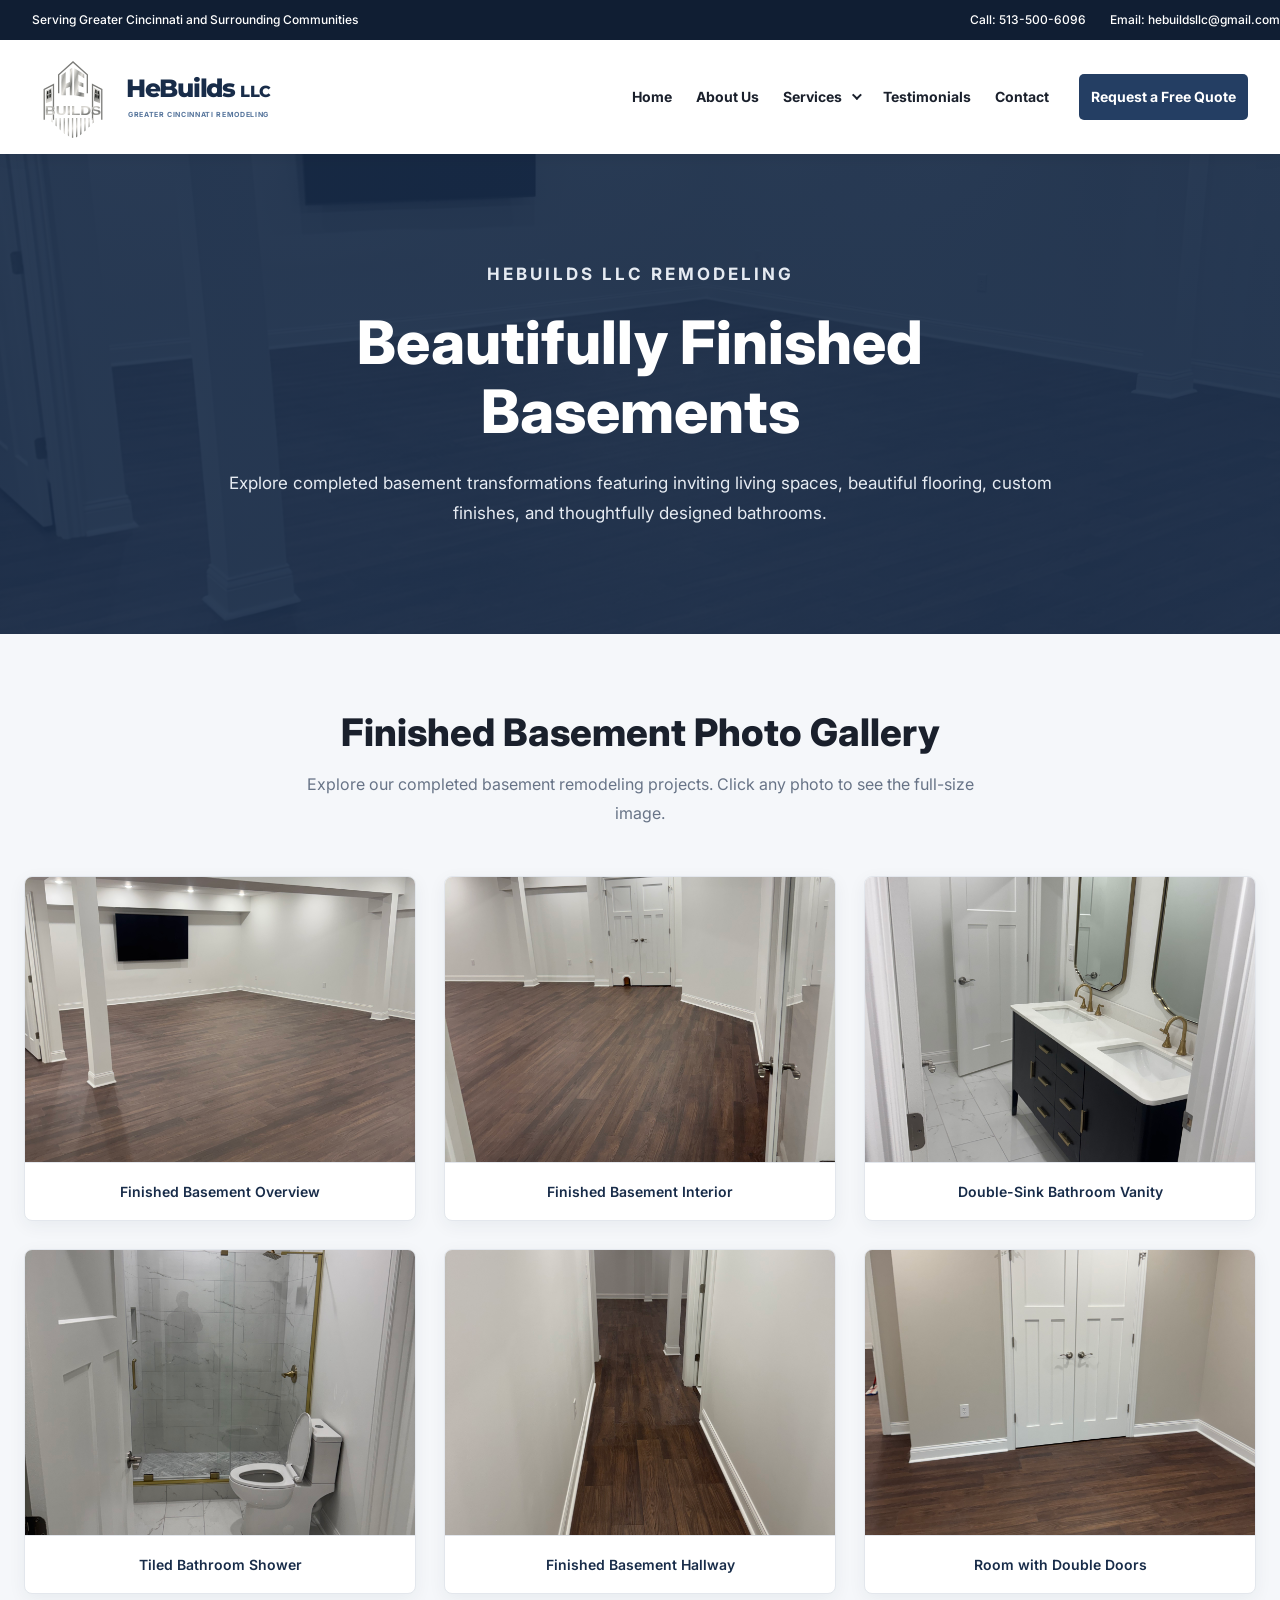
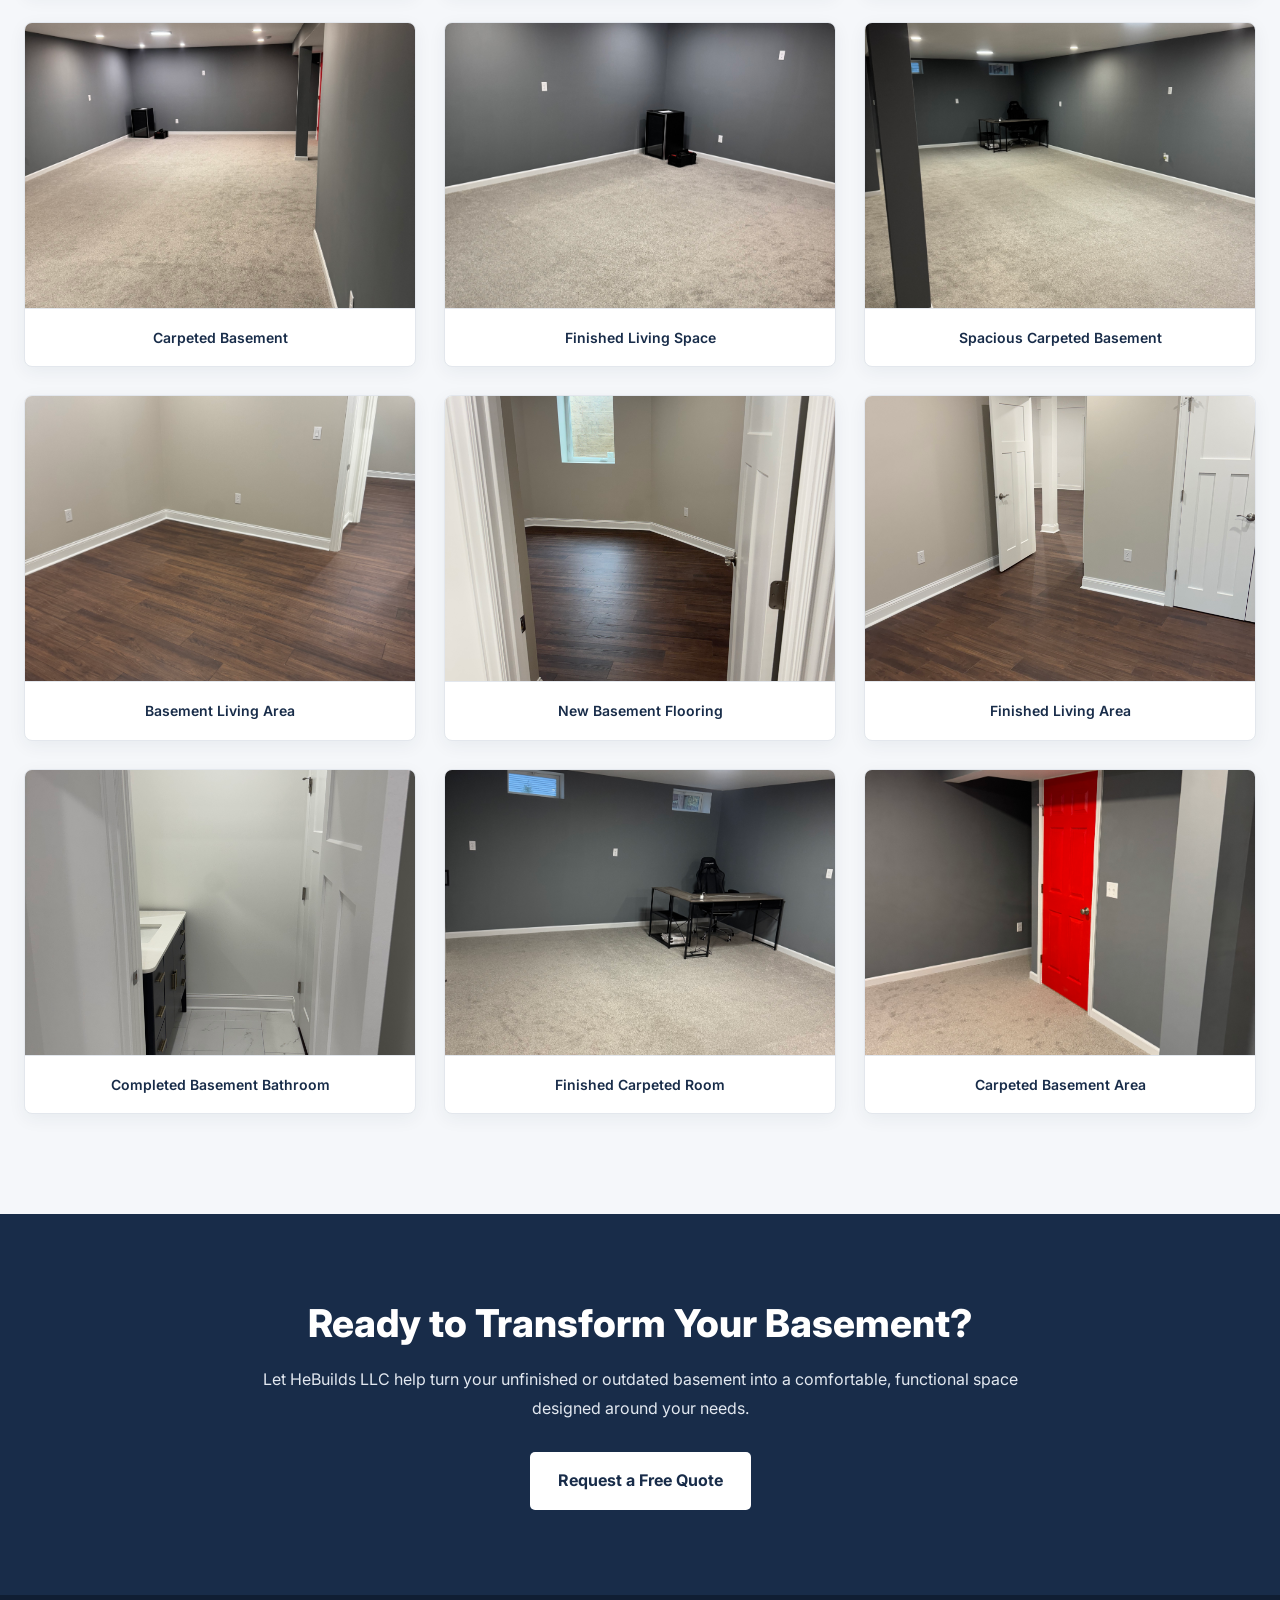
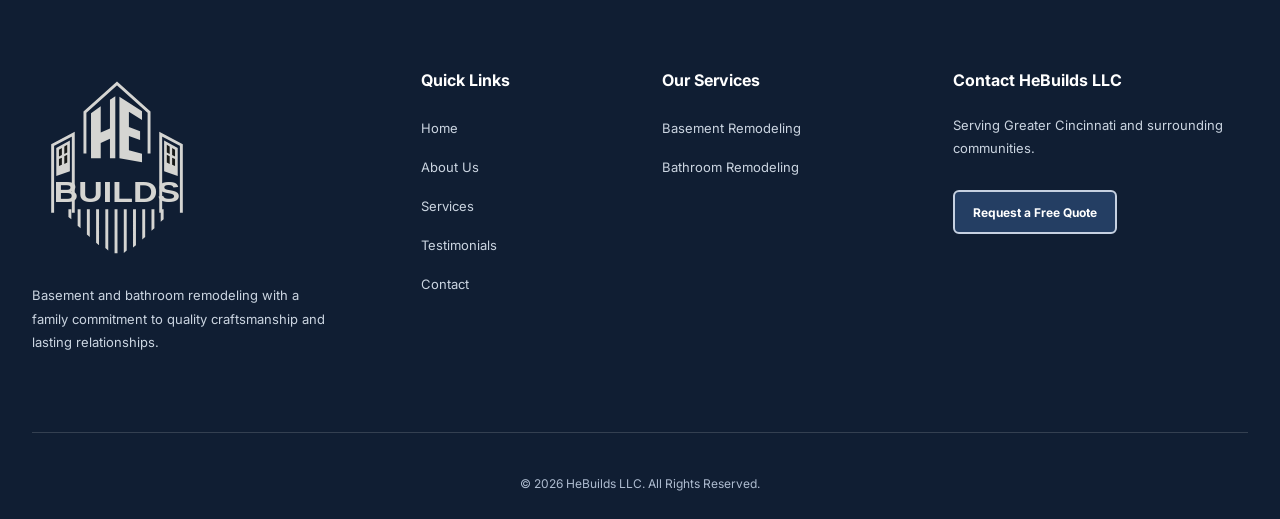
==== commit a8fb7321: "Removed Half-bath and updated testimonials" ====
--- a/basement.html
+++ b/basement.html
@@ -336,8 +336,8 @@
               </a>
               <ul class="dropdown__menu">
                 <li><a href="basement.html">Basement Remodeling</a></li>
-                <li><a href="fullbath.html">Full Bathroom Remodeling</a></li>
-                <li><a href="halfbath.html">Half Bathroom Remodeling</a></li>
+                <li><a href="bathroom.html">Bathroom Remodeling</a></li>
+
               </ul>
             </li>
             <li class="nav__item">
@@ -408,11 +408,8 @@
               <a href="basement.html" onclick="closeMenu()"
                 >Basement Remodeling</a
               >
-              <a href="fullbath.html" onclick="closeMenu()"
-                >Full Bathroom Remodeling</a
-              >
-              <a href="halfbath.html" onclick="closeMenu()"
-                >Half Bathroom Remodeling</a
+              <a href="bathroom.html" onclick="closeMenu()"
+                >Bathroom Remodeling</a
               >
             </div>
           </div>
@@ -778,8 +775,8 @@
             <h3>Our Services</h3>
             <ul class="footer__links">
               <li><a href="basement.html">Basement Remodeling</a></li>
-              <li><a href="fullbath.html">Full Bath Remodeling</a></li>
-              <li><a href="halfbath.html">Half Bath Remodeling</a></li>
+              <li><a href="bathroom.html">Bathroom Remodeling</a></li>
+
             </ul>
           </div>
 
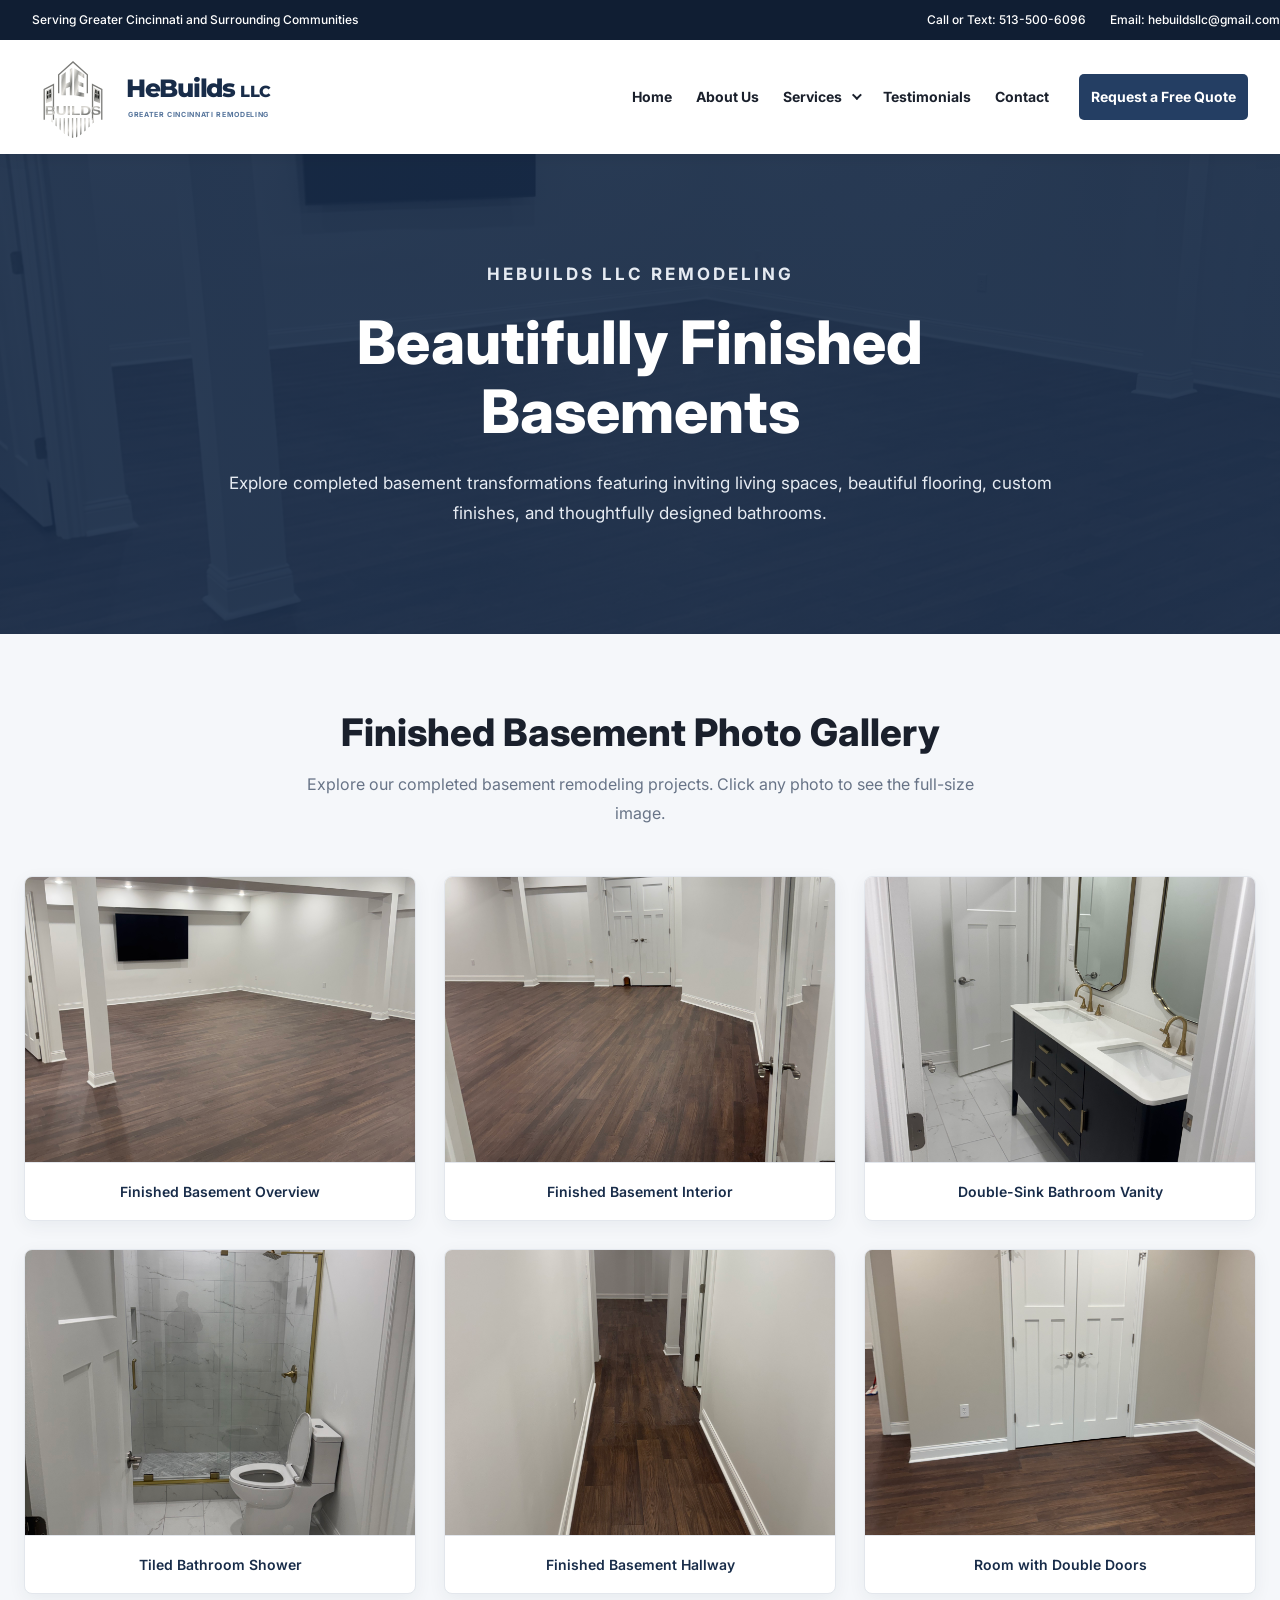
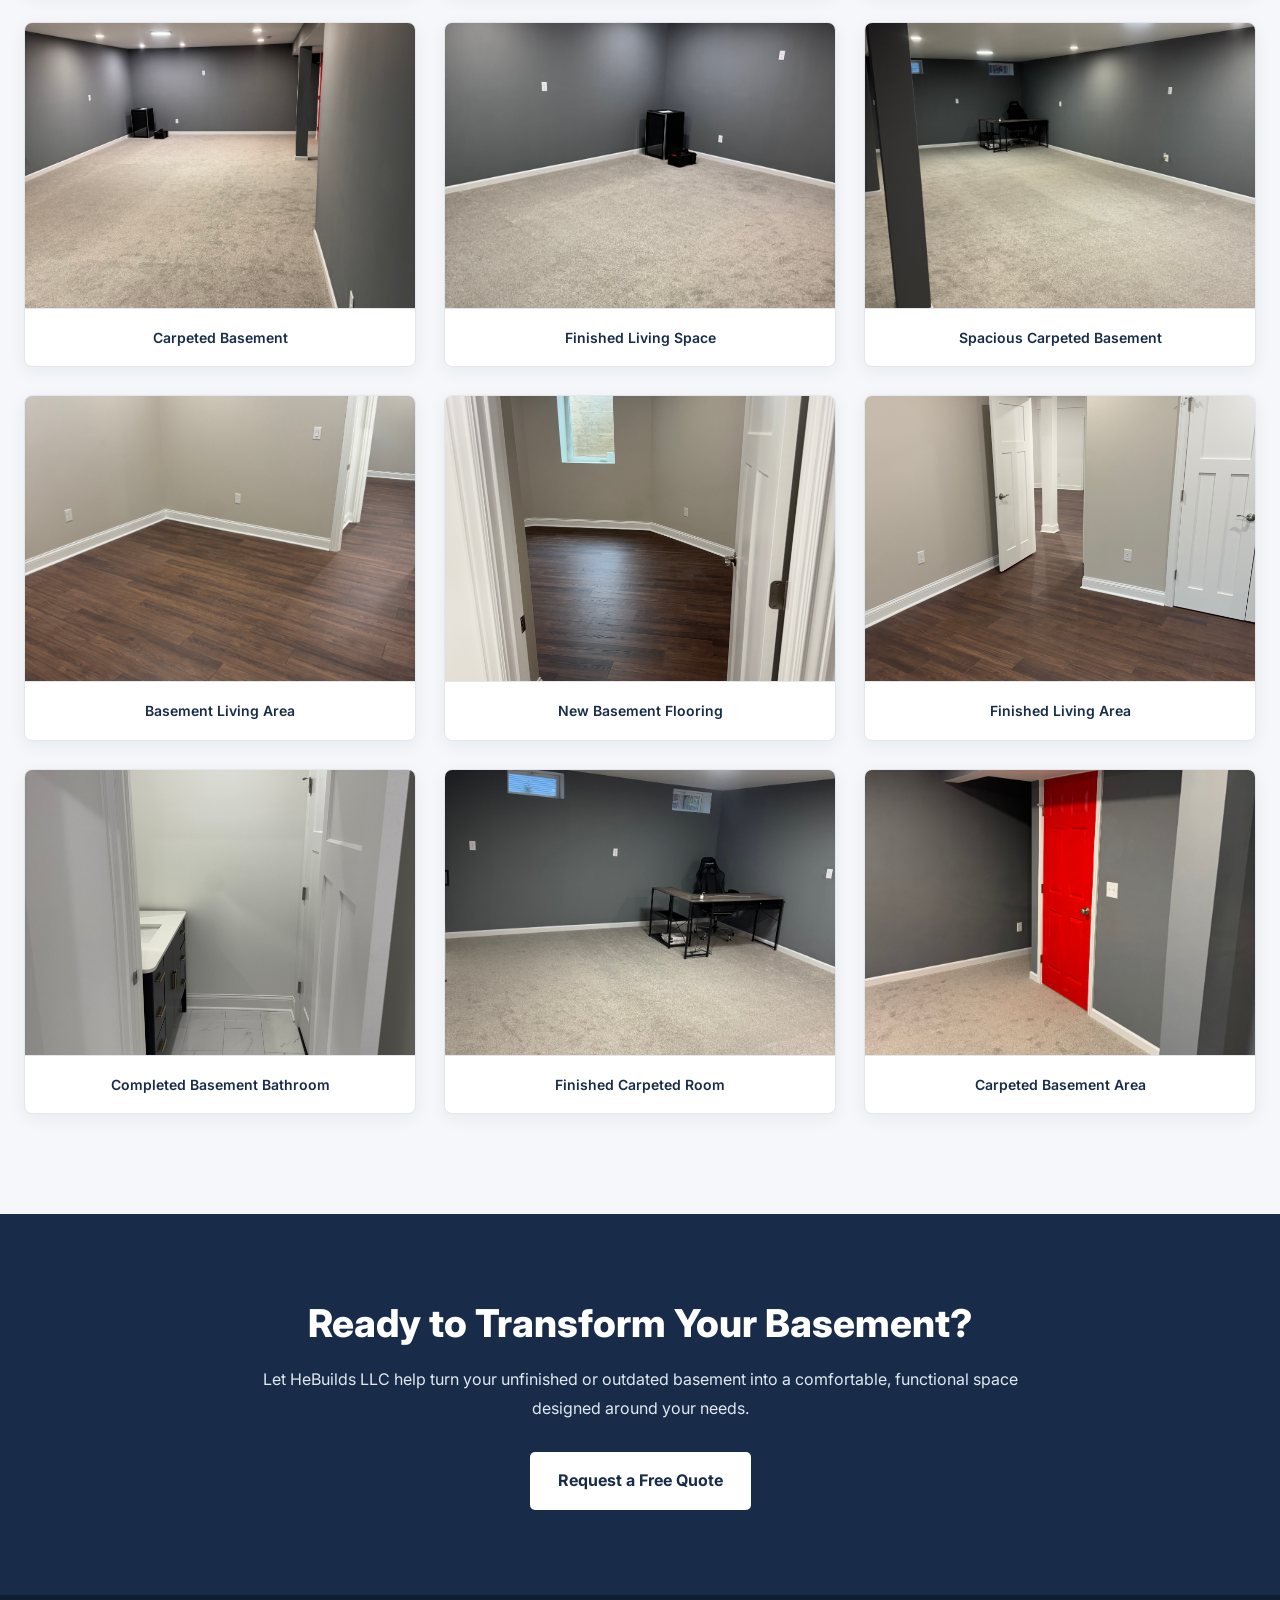
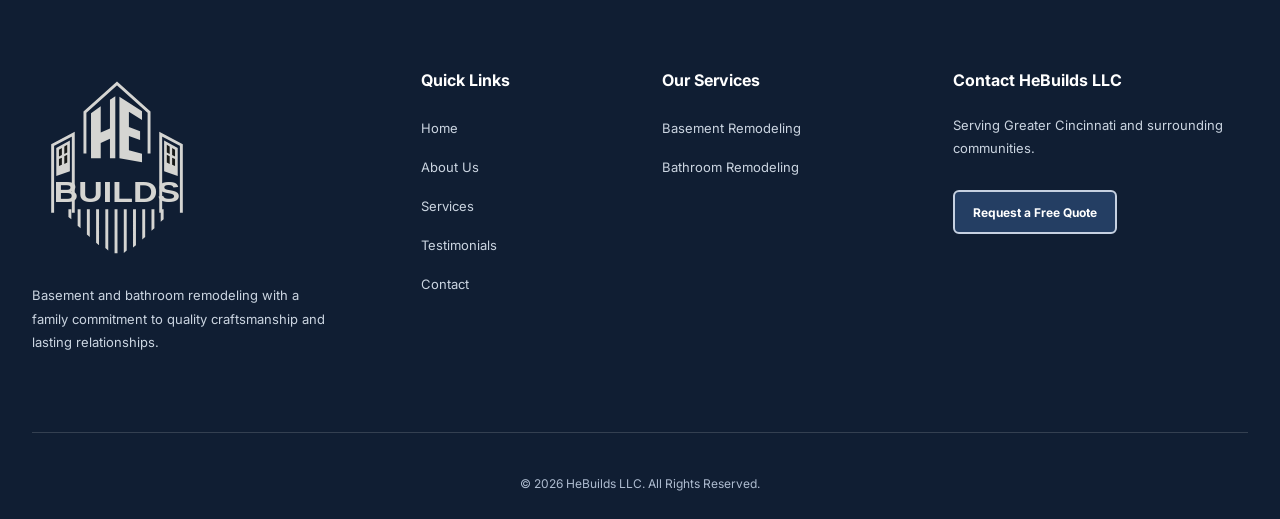
==== commit bcb7a259: "call or text update" ====
--- a/basement.html
+++ b/basement.html
@@ -290,7 +290,7 @@
       <div class="row topbar__row">
         <p>Serving Greater Cincinnati and Surrounding Communities</p>
         <div class="topbar__contact">
-          <a href="tel:5135006096">Call: 513-500-6096</a>
+          <a href="tel:5135006096">Call or Text: 513-500-6096</a>
           <a href="mailto:hebuildsllc@gmail.com"
             >Email: hebuildsllc@gmail.com</a
           >
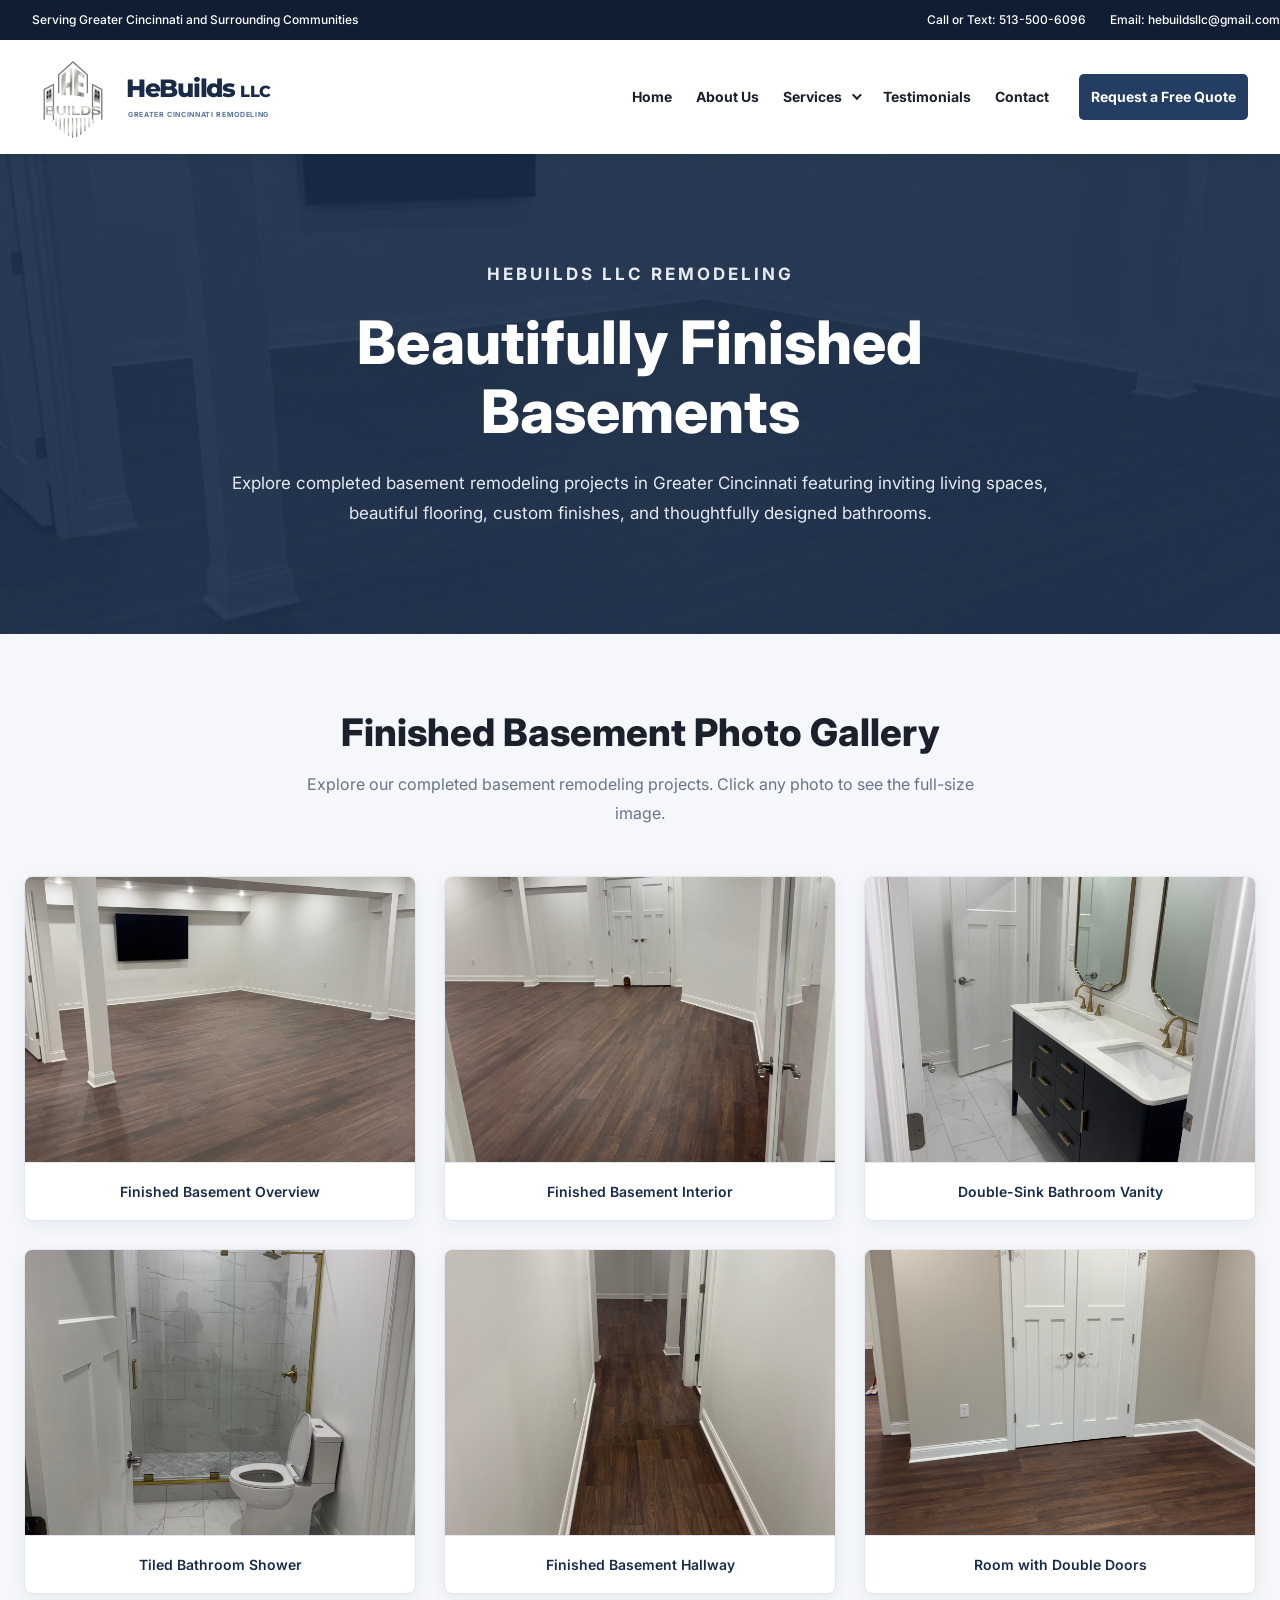
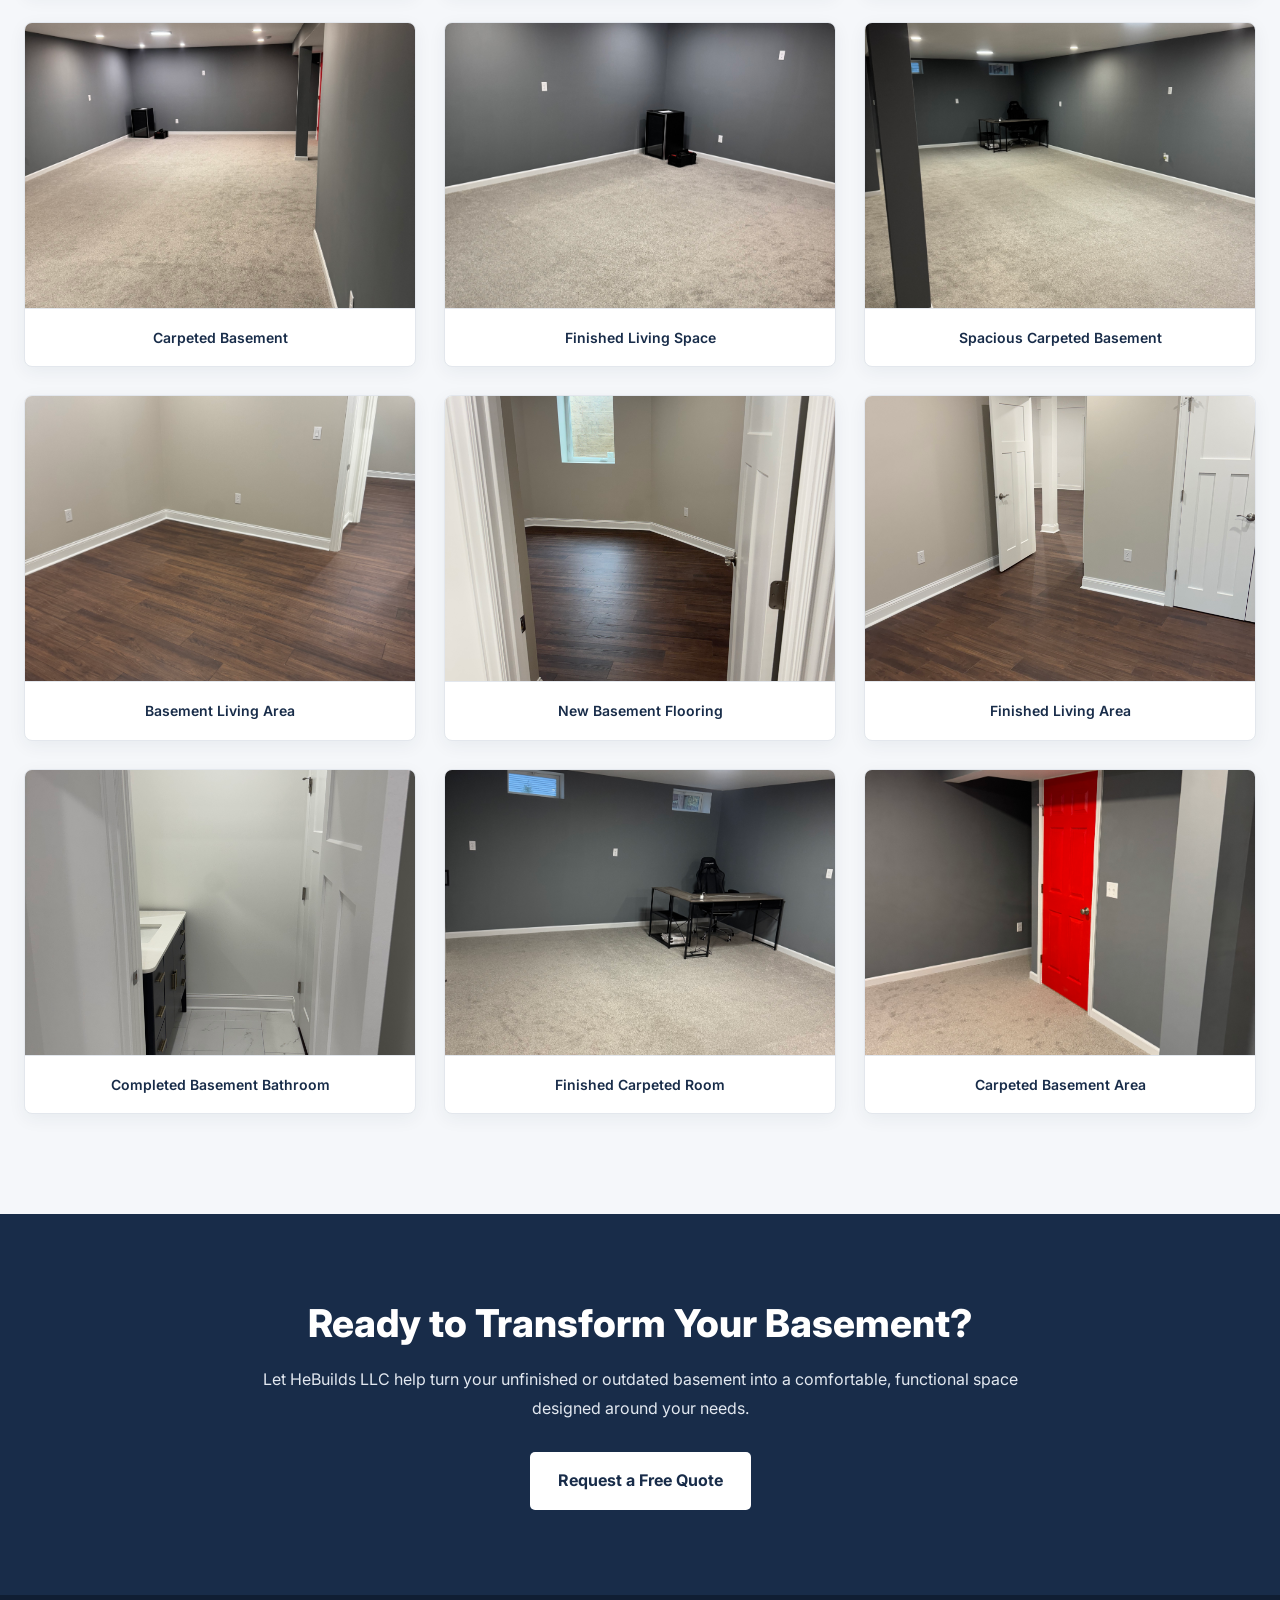
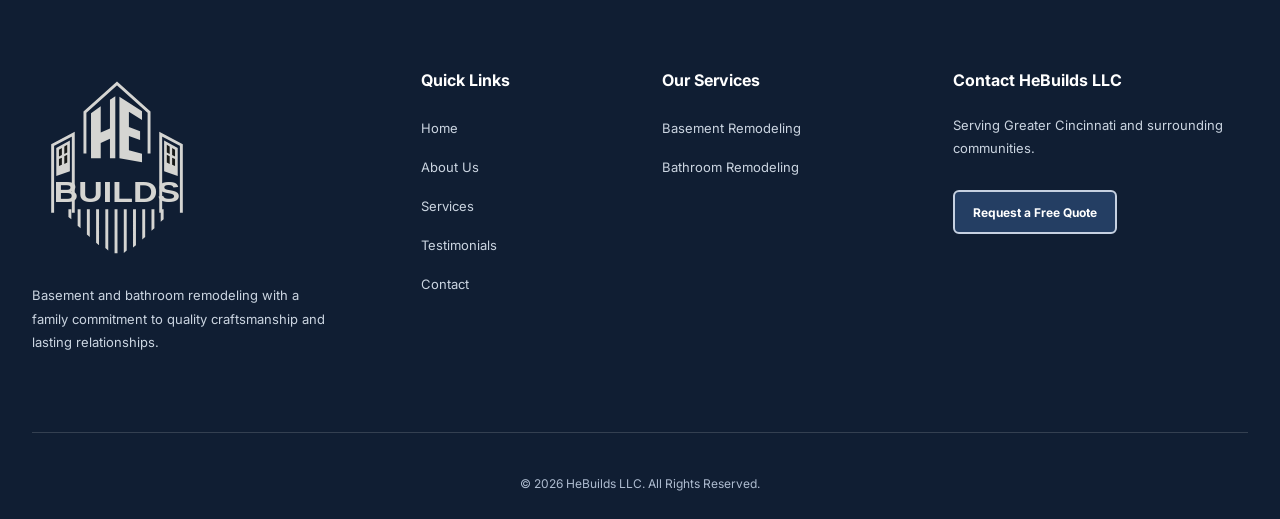
==== commit 6d73ca51: "SEO Updates" ====
--- a/basement.html
+++ b/basement.html
@@ -3,10 +3,10 @@
   <head>
     <meta charset="UTF-8" />
     <meta name="viewport" content="width=device-width, initial-scale=1.0" />
-    <title>Finished Basement Gallery | HeBuilds LLC</title>
+    <title>Basement Remodeling in Cincinnati | HeBuilds LLC</title>
     <meta
       name="description"
-      content="Explore completed basement remodeling projects by HeBuilds LLC, serving Greater Cincinnati and surrounding communities."
+      content="Explore finished basements by HeBuilds LLC. Basement finishing and remodeling services for Greater Cincinnati homeowners. Request a free quote."
     />
     <link
       href="https://fonts.googleapis.com/css2?family=Inter:wght@400;500;600;700;800&display=swap"
@@ -282,6 +282,41 @@
         }
       }
     </style>
+  
+    <!-- SEARCH ENGINE AND SOCIAL SHARING METADATA -->
+    <link rel="canonical" href="https://haney-code.github.io/hebuilds-llc/basement.html" />
+    <meta property="og:type" content="website" />
+    <meta property="og:site_name" content="HeBuilds LLC" />
+    <meta property="og:title" content="Basement Remodeling in Cincinnati | HeBuilds LLC" />
+    <meta property="og:description" content="Explore finished basements by HeBuilds LLC. Basement finishing and remodeling services for Greater Cincinnati homeowners. Request a free quote." />
+    <meta property="og:url" content="https://haney-code.github.io/hebuilds-llc/basement.html" />
+    <meta property="og:image" content="https://haney-code.github.io/hebuilds-llc/assets/basement/IMG_9455.jpeg" />
+    <meta name="twitter:card" content="summary_large_image" />
+    <script type="application/ld+json">
+{
+      "@context": "https://schema.org",
+      "@type": "Service",
+      "name": "Basement Remodeling",
+      "url": "https://haney-code.github.io/hebuilds-llc/basement.html",
+      "provider": {
+            "@type": "HomeAndConstructionBusiness",
+            "@id": "https://haney-code.github.io/hebuilds-llc/index.html#business",
+            "name": "HeBuilds LLC",
+            "url": "https://haney-code.github.io/hebuilds-llc/index.html",
+            "telephone": "+1-513-500-6096",
+            "email": "hebuildsllc@gmail.com",
+            "areaServed": {
+                  "@type": "Place",
+                  "name": "Greater Cincinnati"
+            },
+            "image": "https://haney-code.github.io/hebuilds-llc/assets/hero.png"
+      },
+      "areaServed": {
+            "@type": "Place",
+            "name": "Greater Cincinnati"
+      }
+}
+    </script>
   </head>
 
   <body>
@@ -439,7 +474,7 @@
         <p class="basement-hero__eyebrow">HeBuilds LLC Remodeling</p>
         <h1>Beautifully Finished Basements</h1>
         <p>
-          Explore completed basement transformations featuring inviting living
+          Explore completed basement remodeling projects in Greater Cincinnati featuring inviting living
           spaces, beautiful flooring, custom finishes, and thoughtfully designed
           bathrooms.
         </p>
--- a/style.css
+++ b/style.css
@@ -4008,81 +4008,144 @@
 
 }
 
-
 /* Restore a visible quote button on all pages and screen sizes. */
+
 footer a.footer__button {
+
   display: inline-flex;
+
   align-items: center;
+
   justify-content: center;
+
   min-height: 44px;
+
   padding: 12px 18px;
+
   border: 2px solid #c6d1e1;
+
   border-radius: 6px;
+
   background: #243e63;
+
   color: #ffffff;
+
   font-weight: 700;
+
   line-height: 1.3;
+
   text-align: center;
+
 }
 
 footer a.footer__button:hover {
+
   background: #405a7d;
+
   border-color: #ffffff;
+
   color: #ffffff;
+
 }
 
 /* Keep the menu close control visible above the open overlay. */
+
 @media (max-width: 1100px) {
+
   .menu--open .modal .btn__menu--close {
+
     display: flex;
+
     position: absolute;
+
     z-index: 1002;
+
     top: 56px;
+
     right: 18px;
+
     align-items: center;
+
     justify-content: center;
+
     color: #182c49;
+
     opacity: 1;
+
     visibility: visible;
-  }
+
+  }
+
 }
 
 /* Tablet footer: shift Quick Links and Contact another 16px right. */
+
 @media (min-width: 641px) and (max-width: 1024px) {
+
   footer .footer__row > .footer__column:nth-child(2),
+
   footer .footer__row > .footer__column:nth-child(4) {
+
     margin-left: 32px;
+
   }
 
   /* Keep the contact description wrapped within its column. */
+
   footer .footer__row > .footer__column:nth-child(4) > p {
+
     max-width: 225px;
+
     white-space: normal;
+
     overflow-wrap: normal;
-  }
+
+  }
+
 }
 
 /* Muted Services heading in the basement hamburger menu, matching Full Bathroom. */
+
 @media (max-width: 1100px) {
+
   .mobile__dropdown > summary.modal__link {
+
     color: #718096;
-  }
+
+  }
+
 }
 
 /* Always show the three remodeling links under a muted Services label. */
+
 @media (max-width: 1100px) {
+
   .mobile__dropdown .mobile__services-label {
+
     color: #718096;
+
     cursor: default;
-  }
+
+  }
+
   .mobile__dropdown .mobile__submenu {
+
     display: flex;
+
     flex-direction: column;
+
     align-items: center;
+
     gap: 12px;
+
     padding: 10px 0 15px 18px;
-  }
+
+  }
+
   .mobile__dropdown .mobile__submenu a {
+
     font-size: 15px;
-  }
-}
+
+  }
+
+}
